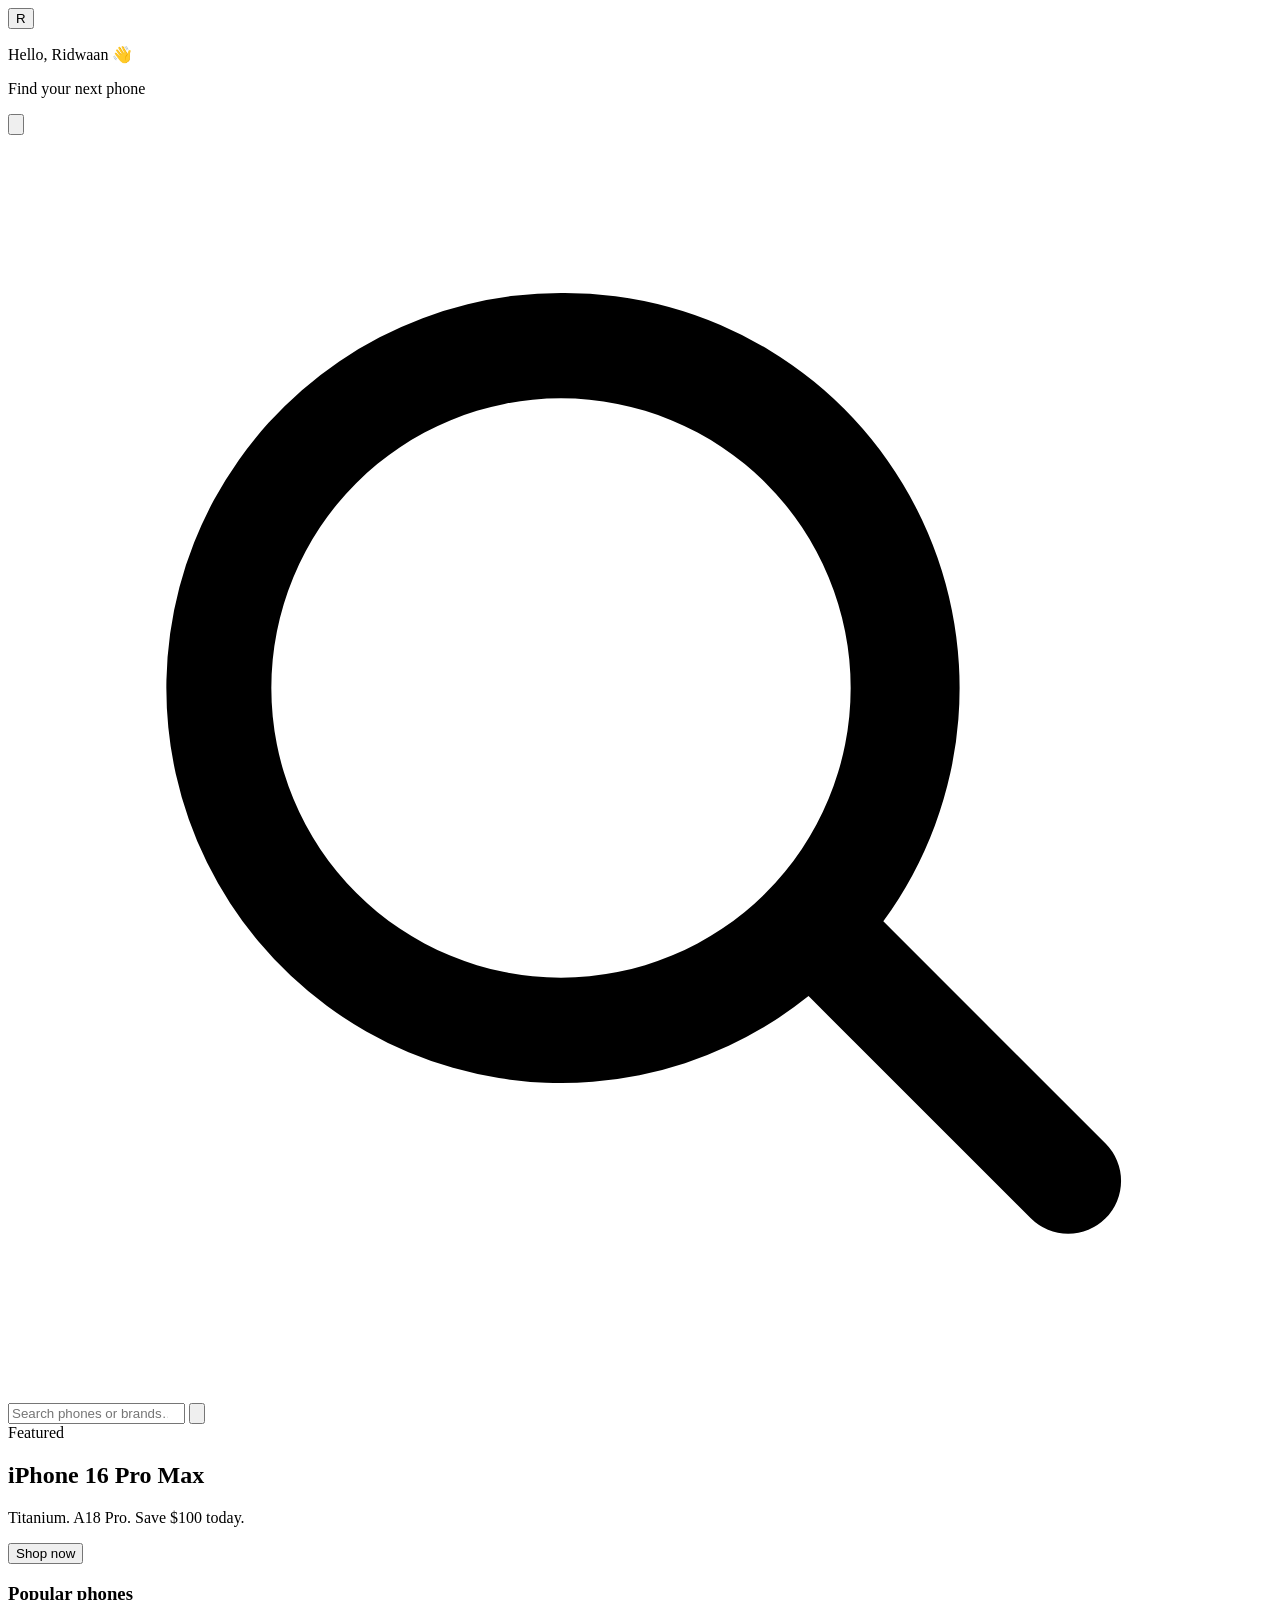
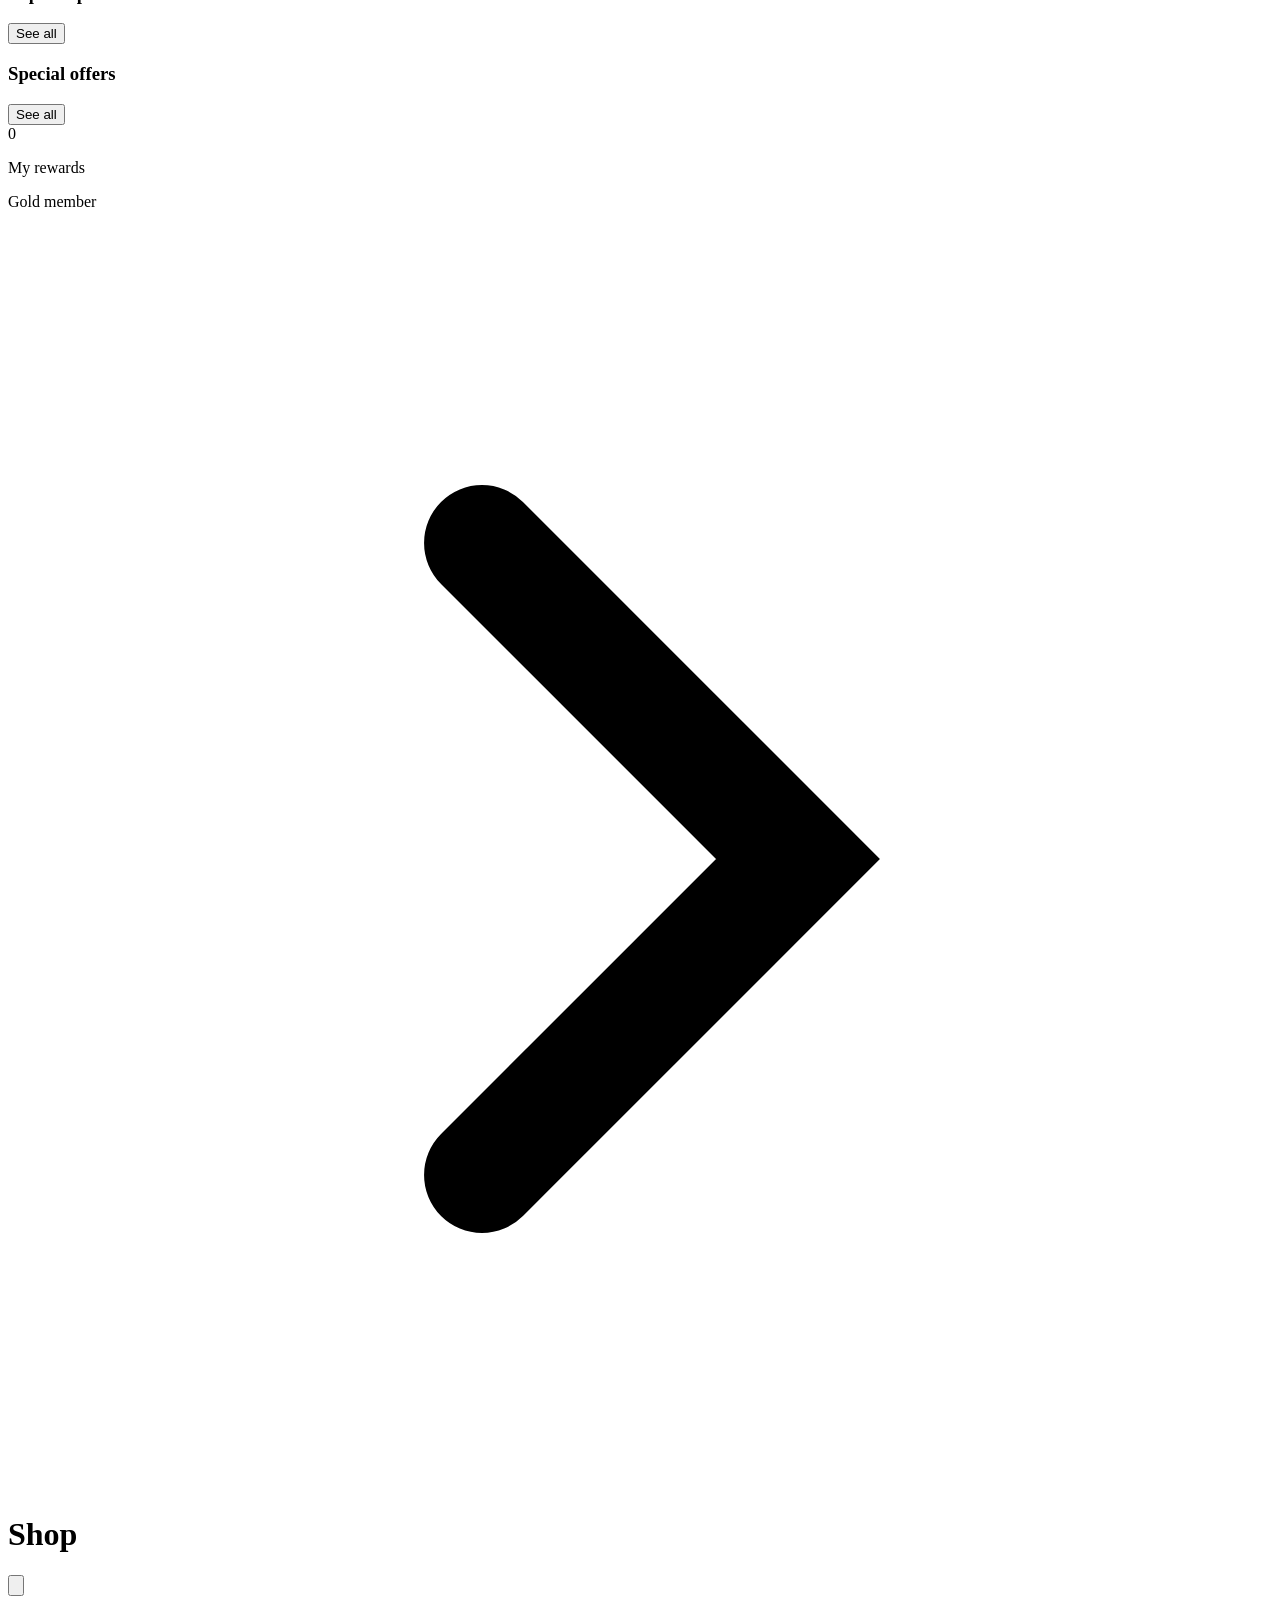
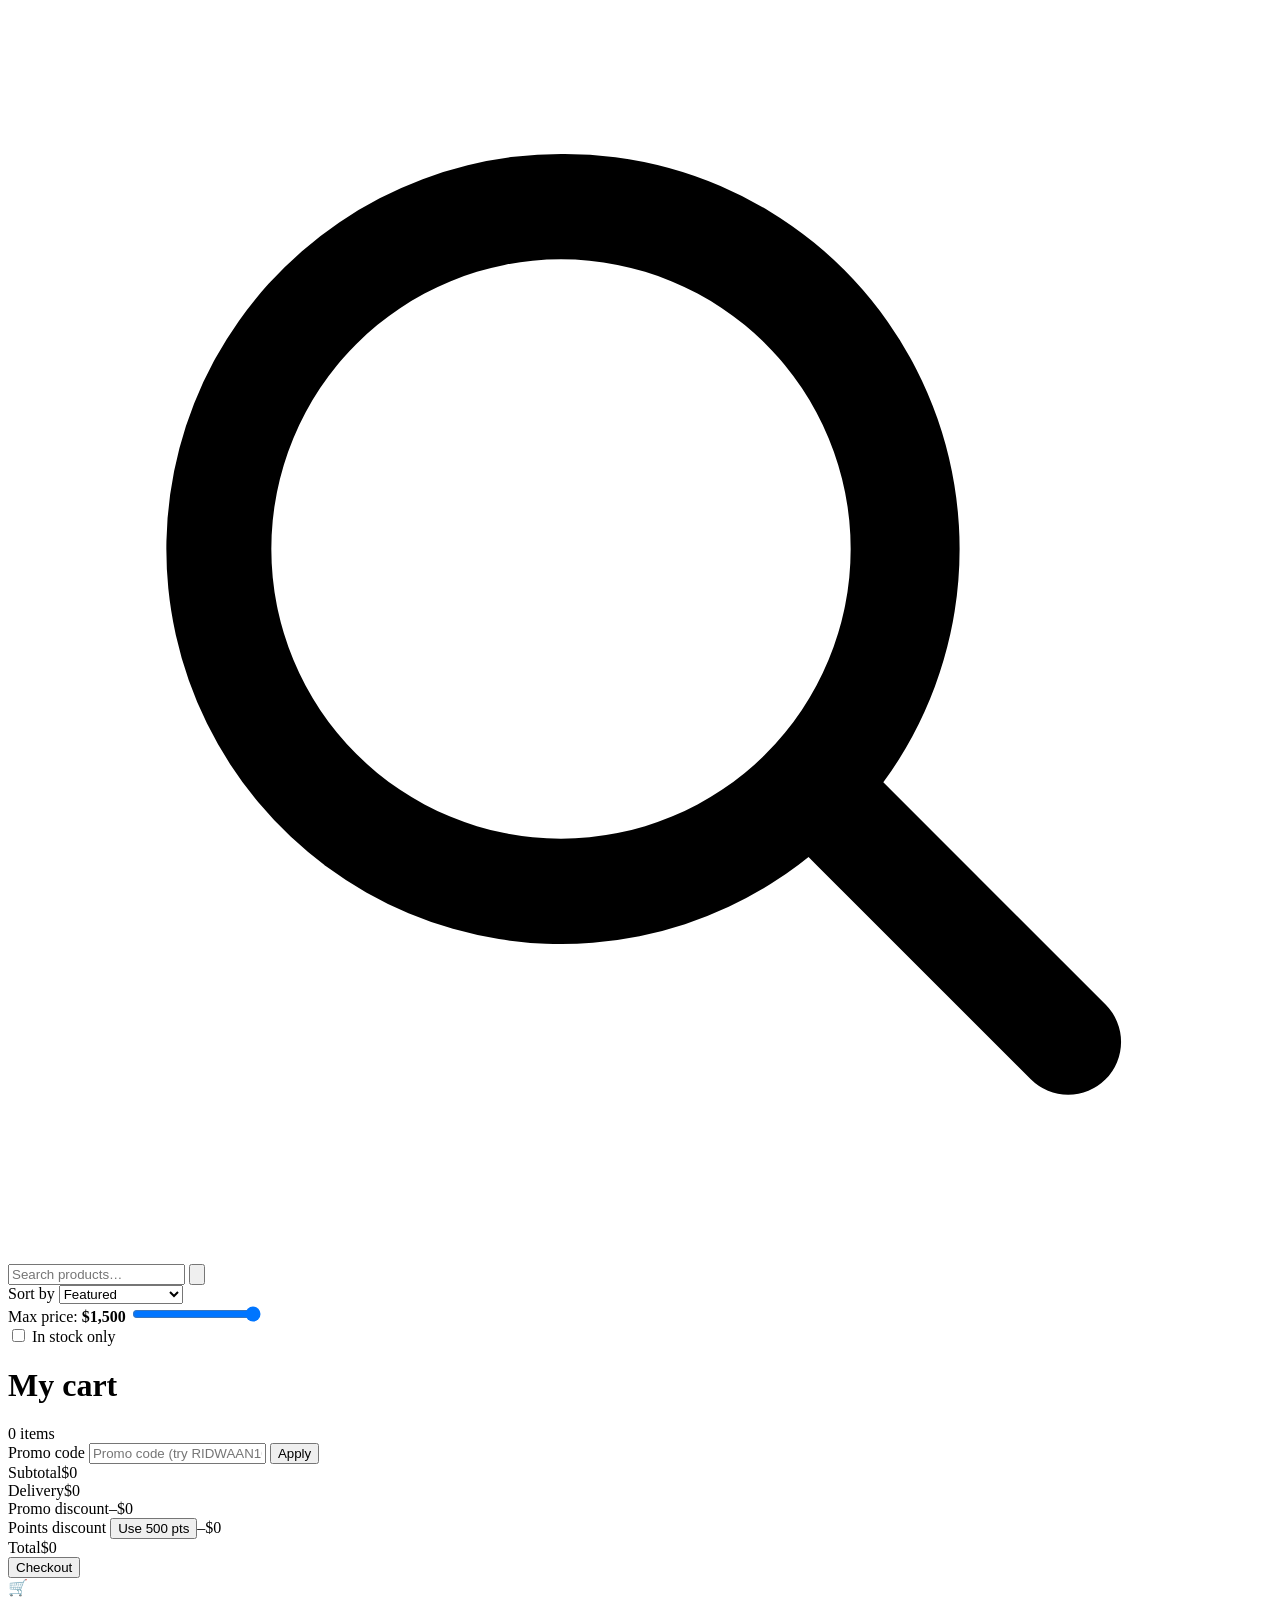
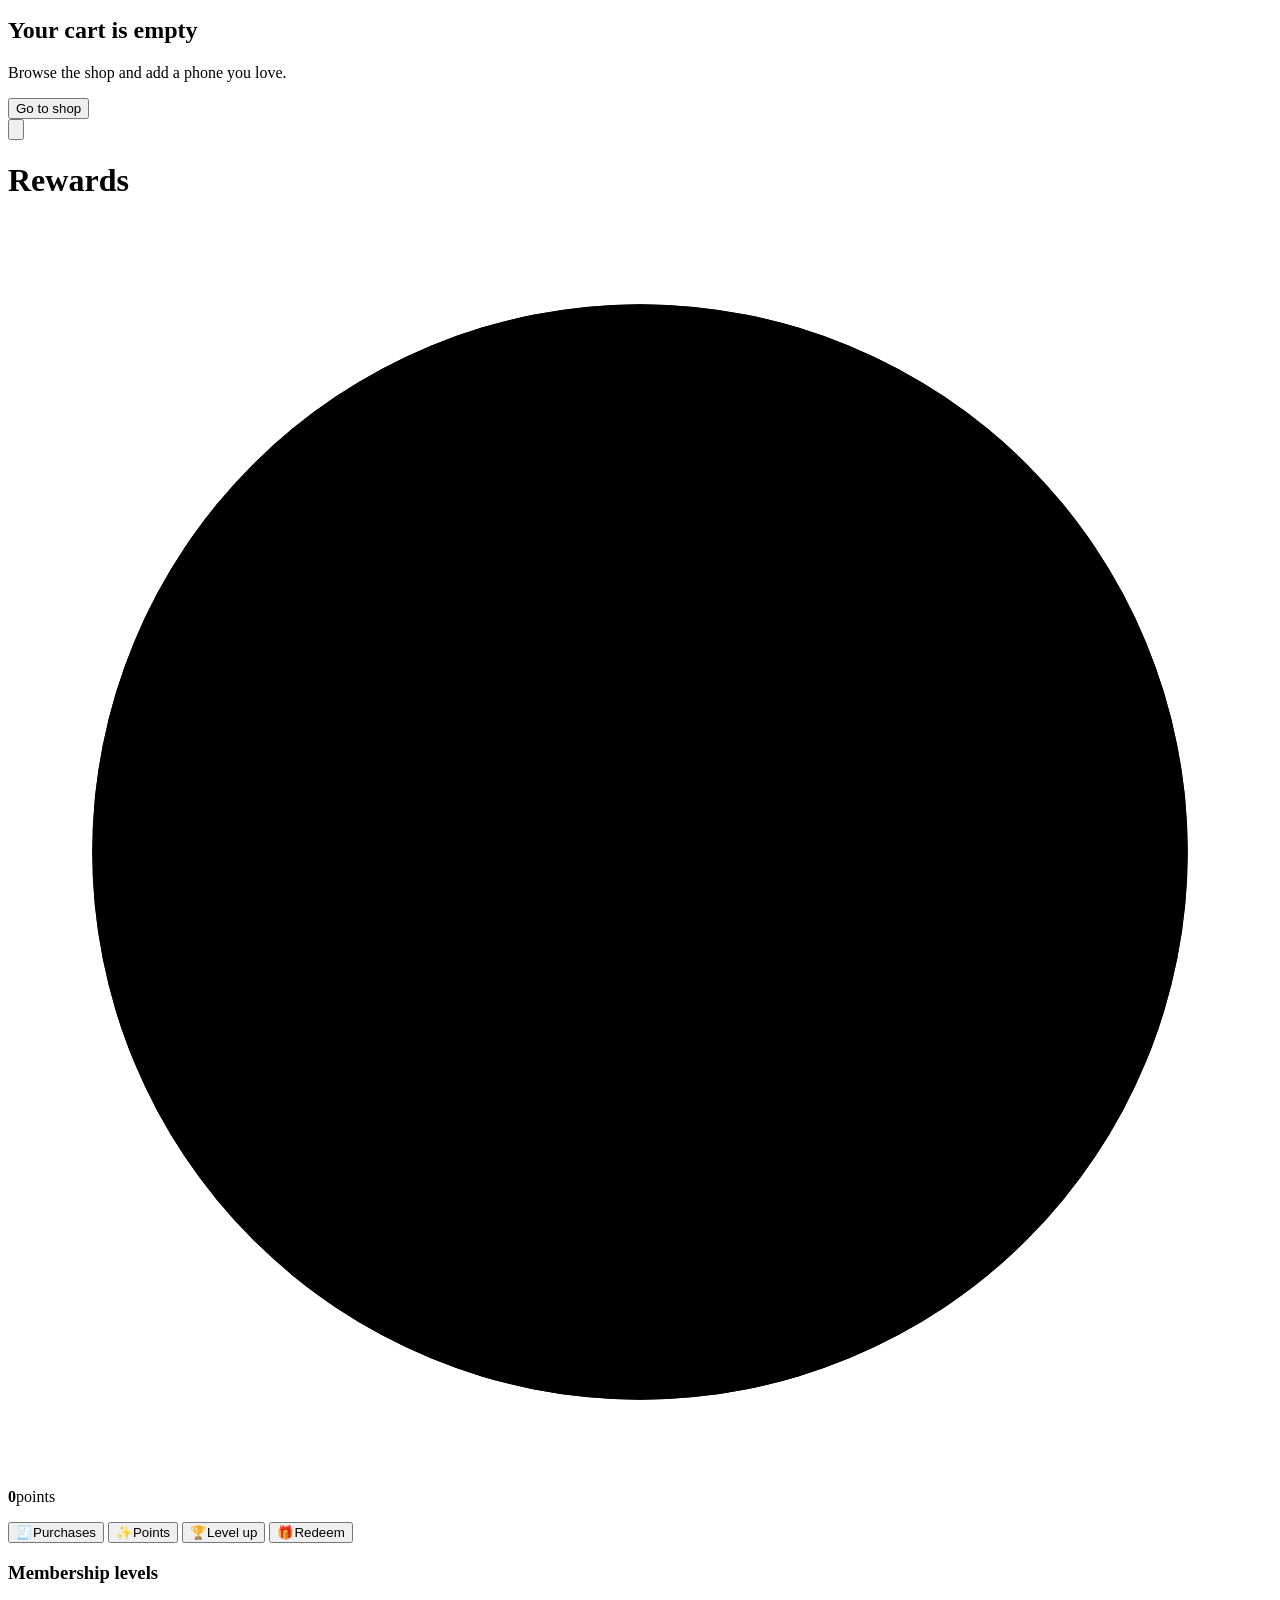
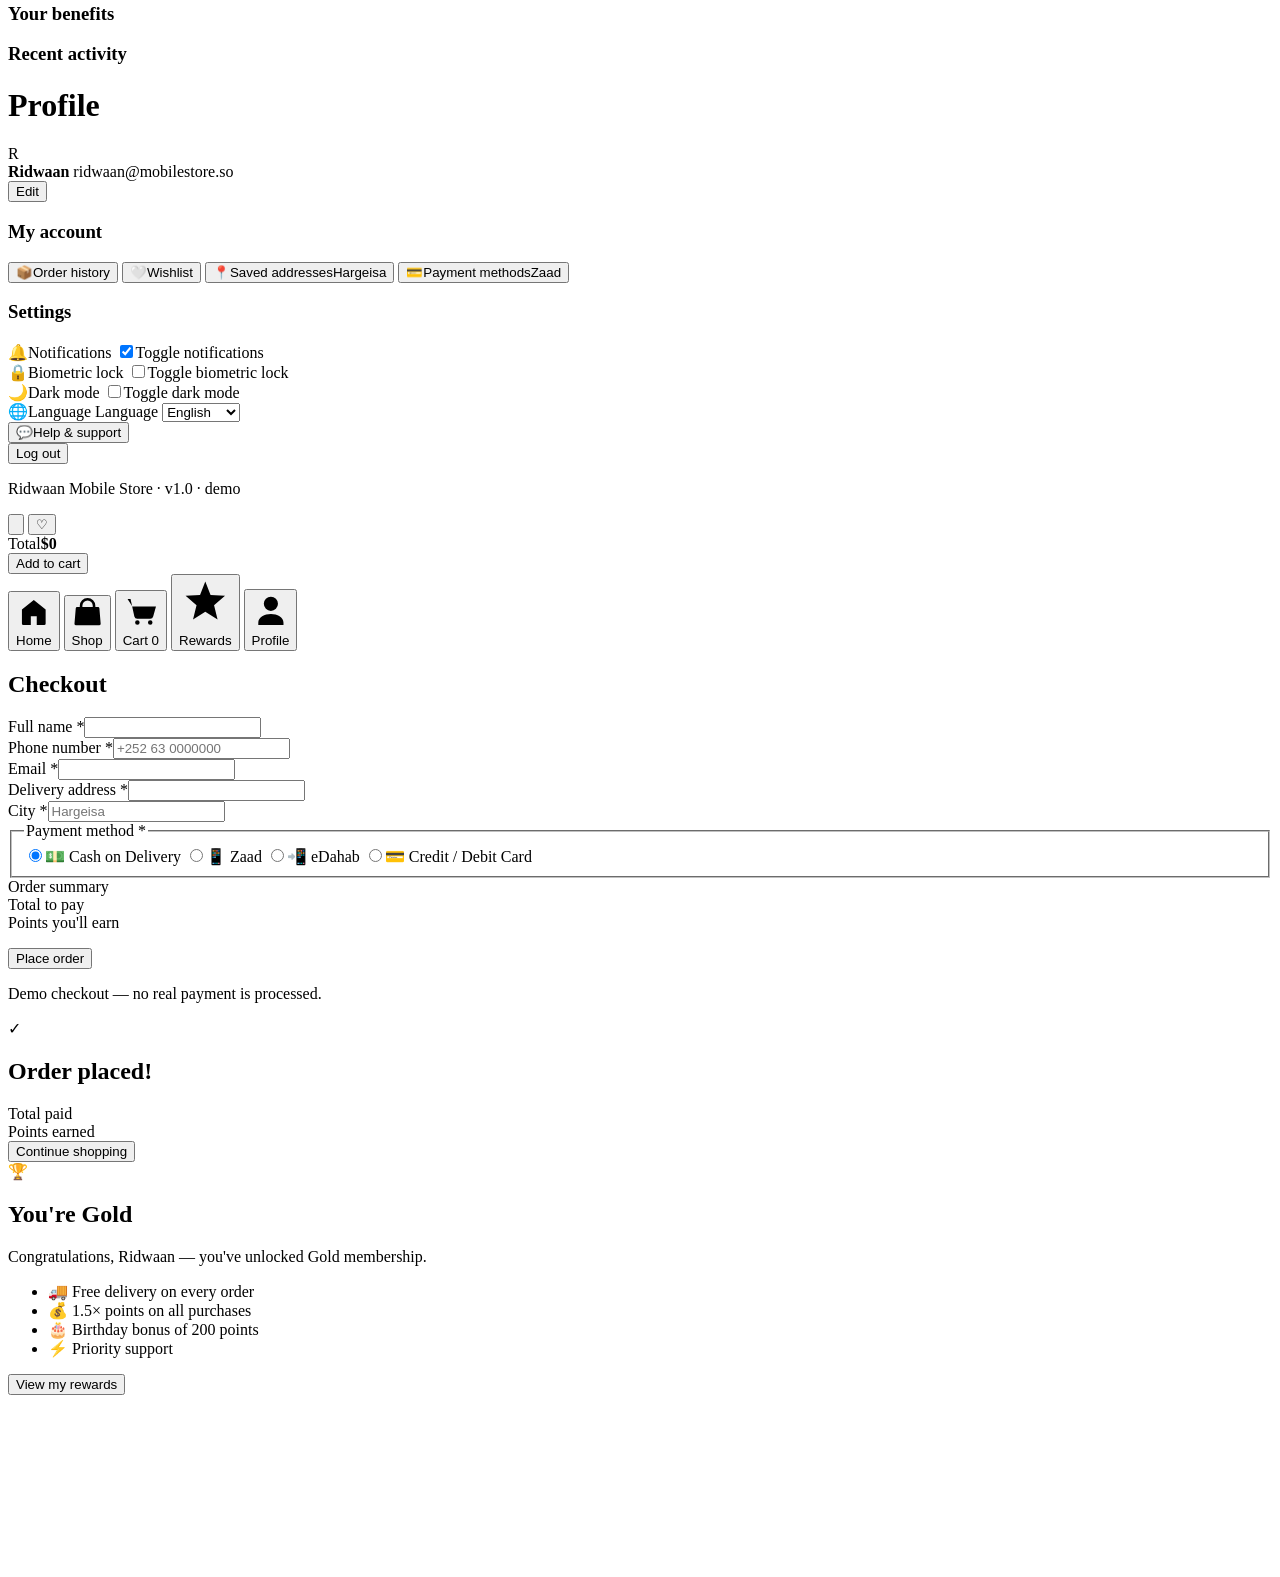
==== index.html @ c6ae2c76 "Initial commit: build Ridwaan Mobile Store" ====
<!DOCTYPE html>
<html lang="en">
<head>
<meta charset="UTF-8">
<meta name="viewport" content="width=device-width, initial-scale=1.0, viewport-fit=cover">
<meta name="description" content="Ridwaan Mobile Store — a modern smartphone shopping web app.">
<meta name="theme-color" content="#FAF5EE">
<title>Ridwaan Mobile Store</title>
<link rel="preconnect" href="https://fonts.googleapis.com">
<link rel="preconnect" href="https://fonts.gstatic.com" crossorigin>
<link href="https://fonts.googleapis.com/css2?family=Plus+Jakarta+Sans:wght@400;500;600;700;800&display=swap" rel="stylesheet">
<link rel="stylesheet" href="style.css">
</head>
<body>
<div class="stage">
  <div class="phone" id="app">

    <!-- ================= HOME ================= -->
    <main class="screen" id="screen-home" aria-label="Home">
      <header class="home-top">
        <button class="avatar" id="homeAvatar" aria-label="Open profile">R</button>
        <div class="home-greet">
          <p class="greet-hi">Hello, Ridwaan 👋</p>
          <p class="greet-sub">Find your next phone</p>
        </div>
        <button class="icon-btn" id="notifBtn" aria-label="Notifications">
          <svg viewBox="0 0 24 24"><path d="M12 22a2.5 2.5 0 0 0 2.45-2h-4.9A2.5 2.5 0 0 0 12 22Zm7-6-1.5-1.7V10a5.5 5.5 0 0 0-4.2-5.35V4a1.3 1.3 0 1 0-2.6 0v.65A5.5 5.5 0 0 0 6.5 10v4.3L5 16a1 1 0 0 0 .75 1.66h12.5A1 1 0 0 0 19 16Z"/></svg>
          <span class="dot" aria-hidden="true"></span>
        </button>
      </header>

      <div class="search-row">
        <label class="search" for="homeSearch">
          <svg viewBox="0 0 24 24" aria-hidden="true"><path d="M10.5 3a7.5 7.5 0 1 0 4.7 13.35l4.22 4.22a1 1 0 0 0 1.42-1.42l-4.22-4.22A7.5 7.5 0 0 0 10.5 3Zm0 2a5.5 5.5 0 1 1 0 11 5.5 5.5 0 0 1 0-11Z"/></svg>
          <input id="homeSearch" type="search" placeholder="Search phones or brands…" autocomplete="off">
        </label>
        <button class="filter-btn" id="homeFilterBtn" aria-label="Open shop filters">
          <svg viewBox="0 0 24 24"><path d="M4 6h16M7 12h10M10 18h4" stroke-width="2.2" stroke-linecap="round" stroke="currentColor" fill="none"/></svg>
        </button>
      </div>

      <section class="hero card-anim" aria-label="Featured offer">
        <div class="hero-copy">
          <span class="hero-tag">Featured</span>
          <h2 id="heroTitle">iPhone 16 Pro Max</h2>
          <p id="heroSub">Titanium. A18 Pro. Save $100 today.</p>
          <button class="btn btn-light" id="heroShop">Shop now</button>
        </div>
        <div class="hero-art" id="heroArt" aria-hidden="true"></div>
      </section>

      <section aria-label="Brands">
        <div class="brand-row" id="homeBrands"></div>
      </section>

      <section aria-label="Popular phones">
        <div class="sec-head"><h3>Popular phones</h3><button class="link" data-goto="shop">See all</button></div>
        <div class="h-scroll" id="popularRow"></div>
      </section>

      <section aria-label="Special offers">
        <div class="sec-head"><h3>Special offers</h3><button class="link" data-goto="shop">See all</button></div>
        <div class="h-scroll" id="offersRow"></div>
      </section>

      <section class="mini-rewards card-anim" id="homeRewards" role="button" tabindex="0" aria-label="Open rewards">
        <div class="mini-ring" id="miniRing"><span id="miniPts">0</span></div>
        <div>
          <p class="mini-title">My rewards</p>
          <p class="mini-sub" id="miniLevelText">Gold member</p>
        </div>
        <svg class="chev" viewBox="0 0 24 24" aria-hidden="true"><path d="m9 6 6 6-6 6" stroke="currentColor" stroke-width="2.2" fill="none" stroke-linecap="round"/></svg>
      </section>
    </main>

    <!-- ================= SHOP ================= -->
    <main class="screen hidden" id="screen-shop" aria-label="Shop">
      <header class="page-head">
        <h1>Shop</h1>
        <button class="icon-btn" id="clearFilters" aria-label="Clear all filters">
          <svg viewBox="0 0 24 24"><path d="M6 6l12 12M18 6 6 18" stroke="currentColor" stroke-width="2.2" stroke-linecap="round" fill="none"/></svg>
        </button>
      </header>
      <div class="search-row">
        <label class="search" for="shopSearch">
          <svg viewBox="0 0 24 24" aria-hidden="true"><path d="M10.5 3a7.5 7.5 0 1 0 4.7 13.35l4.22 4.22a1 1 0 0 0 1.42-1.42l-4.22-4.22A7.5 7.5 0 0 0 10.5 3Zm0 2a5.5 5.5 0 1 1 0 11 5.5 5.5 0 0 1 0-11Z"/></svg>
          <input id="shopSearch" type="search" placeholder="Search products…" autocomplete="off">
        </label>
        <button class="filter-btn" id="shopFilterBtn" aria-label="Sort and filter" aria-expanded="false">
          <svg viewBox="0 0 24 24"><path d="M4 6h16M7 12h10M10 18h4" stroke-width="2.2" stroke-linecap="round" stroke="currentColor" fill="none"/></svg>
        </button>
      </div>
      <div class="brand-row" id="shopBrands"></div>
      <div class="filters-panel hidden" id="filtersPanel">
        <div class="f-group">
          <label for="sortSel">Sort by</label>
          <select id="sortSel">
            <option value="featured">Featured</option>
            <option value="price-asc">Price: low to high</option>
            <option value="price-desc">Price: high to low</option>
            <option value="rating">Top rated</option>
            <option value="discount">Biggest discount</option>
          </select>
        </div>
        <div class="f-group">
          <label for="priceRange">Max price: <strong id="priceLabel">$1,500</strong></label>
          <input type="range" id="priceRange" min="300" max="1500" step="50" value="1500">
        </div>
        <label class="check"><input type="checkbox" id="inStockOnly"> In stock only</label>
      </div>
      <p class="count" id="shopCount" aria-live="polite"></p>
      <div class="grid" id="shopGrid"></div>
    </main>

    <!-- ================= CART ================= -->
    <main class="screen hidden" id="screen-cart" aria-label="Cart">
      <header class="page-head"><h1>My cart</h1><span class="pill" id="cartCountPill">0 items</span></header>
      <div id="cartList"></div>
      <div id="cartFooter" class="hidden">
        <div class="promo-row">
          <label class="sr-only" for="promoInput">Promo code</label>
          <input id="promoInput" type="text" placeholder="Promo code (try RIDWAAN10)" autocomplete="off">
          <button class="btn btn-ghost" id="applyPromo">Apply</button>
        </div>
        <div class="summary card-anim">
          <div class="s-row"><span>Subtotal</span><span id="sumSub">$0</span></div>
          <div class="s-row"><span>Delivery</span><span id="sumDel">$0</span></div>
          <div class="s-row s-good hidden" id="rowPromo"><span>Promo discount</span><span id="sumPromo">–$0</span></div>
          <div class="s-row s-good"><span>Points discount <button class="link" id="usePointsBtn">Use 500 pts</button></span><span id="sumPts">–$0</span></div>
          <div class="s-row s-total"><span>Total</span><span id="sumTotal">$0</span></div>
        </div>
        <button class="btn btn-primary btn-big" id="checkoutBtn">Checkout</button>
      </div>
      <div id="cartEmpty" class="empty hidden">
        <div class="empty-art" aria-hidden="true">🛒</div>
        <h2>Your cart is empty</h2>
        <p>Browse the shop and add a phone you love.</p>
        <button class="btn btn-primary" data-goto="shop">Go to shop</button>
      </div>
    </main>

    <!-- ================= REWARDS ================= -->
    <main class="screen hidden" id="screen-rewards" aria-label="Rewards">
      <header class="page-head">
        <button class="icon-btn" data-goto="home" aria-label="Back to home">
          <svg viewBox="0 0 24 24"><path d="m14 6-6 6 6 6" stroke="currentColor" stroke-width="2.2" fill="none" stroke-linecap="round"/></svg>
        </button>
        <h1>Rewards</h1><span style="width:42px"></span>
      </header>

      <section class="rewards-card card-anim" aria-label="Points balance">
        <div class="ring-wrap">
          <svg class="ring" viewBox="0 0 120 120" aria-hidden="true">
            <circle class="ring-bg" cx="60" cy="60" r="52"/>
            <circle class="ring-fg" id="ringFg" cx="60" cy="60" r="52"/>
          </svg>
          <div class="ring-center">
            <strong id="ringPts">0</strong><span>points</span>
          </div>
        </div>
        <p class="ring-progress" id="ringProgress"></p>
        <div class="reward-actions">
          <button class="ra" id="raPurchases"><span>🧾</span>Purchases</button>
          <button class="ra" id="raPoints"><span>✨</span>Points</button>
          <button class="ra" id="raLevel"><span>🏆</span>Level up</button>
          <button class="ra" id="raRedeem"><span>🎁</span>Redeem</button>
        </div>
      </section>

      <section aria-label="Membership levels">
        <div class="sec-head"><h3>Membership levels</h3></div>
        <div id="levelList"></div>
      </section>

      <section aria-label="Benefits">
        <div class="sec-head"><h3>Your benefits</h3></div>
        <ul class="benefits" id="benefitList"></ul>
      </section>

      <section aria-label="Recent activity">
        <div class="sec-head"><h3>Recent activity</h3></div>
        <div id="activityList"></div>
      </section>
    </main>

    <!-- ================= PROFILE ================= -->
    <main class="screen hidden" id="screen-profile" aria-label="Profile">
      <header class="page-head"><h1>Profile</h1><span style="width:42px"></span></header>
      <section class="profile-card card-anim">
        <div class="avatar big" aria-hidden="true">R</div>
        <div class="pc-info">
          <strong>Ridwaan</strong>
          <span>ridwaan@mobilestore.so</span>
        </div>
        <button class="btn btn-ghost" id="editProfile">Edit</button>
      </section>

      <div class="sec-head"><h3>My account</h3></div>
      <div class="menu">
        <button class="menu-item" id="miOrders"><span class="mi-ic">📦</span>Order history<span class="mi-val" id="orderCount"></span></button>
        <button class="menu-item" id="miWishlist"><span class="mi-ic">🤍</span>Wishlist<span class="mi-val" id="wishCount"></span></button>
        <button class="menu-item" id="miAddress"><span class="mi-ic">📍</span>Saved addresses<span class="mi-val">Hargeisa</span></button>
        <button class="menu-item" id="miPayments"><span class="mi-ic">💳</span>Payment methods<span class="mi-val">Zaad</span></button>
      </div>

      <div class="sec-head"><h3>Settings</h3></div>
      <div class="menu">
        <div class="menu-item"><span class="mi-ic">🔔</span>Notifications
          <label class="switch"><input type="checkbox" id="tgNotif" checked><span class="sw" aria-hidden="true"></span><span class="sr-only">Toggle notifications</span></label>
        </div>
        <div class="menu-item"><span class="mi-ic">🔒</span>Biometric lock
          <label class="switch"><input type="checkbox" id="tgBio"><span class="sw" aria-hidden="true"></span><span class="sr-only">Toggle biometric lock</span></label>
        </div>
        <div class="menu-item"><span class="mi-ic">🌙</span>Dark mode
          <label class="switch"><input type="checkbox" id="tgDark"><span class="sw" aria-hidden="true"></span><span class="sr-only">Toggle dark mode</span></label>
        </div>
        <div class="menu-item"><span class="mi-ic">🌐</span>Language
          <label class="sr-only" for="langSel">Language</label>
          <select id="langSel" class="mi-select">
            <option value="en">English</option>
            <option value="so">Soomaali</option>
            <option value="ar">العربية</option>
          </select>
        </div>
        <button class="menu-item" id="miHelp"><span class="mi-ic">💬</span>Help &amp; support</button>
      </div>
      <button class="btn btn-danger btn-big" id="logoutBtn">Log out</button>
      <p class="version">Ridwaan Mobile Store · v1.0 · demo</p>
    </main>

    <!-- ================= PRODUCT DETAILS (overlay page) ================= -->
    <main class="detail hidden" id="screen-detail" aria-label="Product details">
      <header class="detail-head">
        <button class="icon-btn solid" id="detailBack" aria-label="Back">
          <svg viewBox="0 0 24 24"><path d="m14 6-6 6 6 6" stroke="currentColor" stroke-width="2.2" fill="none" stroke-linecap="round"/></svg>
        </button>
        <button class="icon-btn solid" id="detailWish" aria-label="Toggle wishlist">♡</button>
      </header>
      <div id="detailBody"></div>
      <div class="detail-cta">
        <div class="cta-price"><span>Total</span><strong id="detailTotal">$0</strong></div>
        <button class="btn btn-primary btn-big" id="detailAdd">Add to cart</button>
      </div>
    </main>

    <!-- ================= BOTTOM NAV ================= -->
    <nav class="bottom-nav" aria-label="Main navigation">
      <button class="tab active" data-tab="home" aria-label="Home">
        <svg viewBox="0 0 24 24"><path d="M4 10.5 12 4l8 6.5V20a1 1 0 0 1-1 1h-5v-6h-4v6H5a1 1 0 0 1-1-1Z"/></svg><span>Home</span>
      </button>
      <button class="tab" data-tab="shop" aria-label="Shop">
        <svg viewBox="0 0 24 24"><path d="M6 7V6a6 6 0 1 1 12 0v1h2.1a1 1 0 0 1 1 .9l1 12a1 1 0 0 1-1 1.1H2.9a1 1 0 0 1-1-1.1l1-12a1 1 0 0 1 1-.9Zm2 0h8V6a4 4 0 0 0-8 0Z"/></svg><span>Shop</span>
      </button>
      <button class="tab" data-tab="cart" aria-label="Cart">
        <svg viewBox="0 0 24 24"><path d="M3 4h2l2.5 11.5A2 2 0 0 0 9.45 17H18a2 2 0 0 0 1.94-1.5L21.8 9H6.2M9.5 21a1.5 1.5 0 1 0 0-3 1.5 1.5 0 0 0 0 3Zm8.5 0a1.5 1.5 0 1 0 0-3 1.5 1.5 0 0 0 0 3Z"/></svg><span>Cart</span>
        <span class="badge hidden" id="cartBadge">0</span>
      </button>
      <button class="tab" data-tab="rewards" aria-label="Rewards">
        <svg viewBox="0 0 24 24"><path d="M12 2 9.6 8.2 3 8.6l5 4.3-1.6 6.5L12 15.9l5.6 3.5L16 12.9l5-4.3-6.6-.4Z"/></svg><span>Rewards</span>
      </button>
      <button class="tab" data-tab="profile" aria-label="Profile">
        <svg viewBox="0 0 24 24"><path d="M12 12a4.5 4.5 0 1 0-4.5-4.5A4.5 4.5 0 0 0 12 12Zm0 2c-4 0-8 2-8 5.5V21h16v-1.5C20 16 16 14 12 14Z"/></svg><span>Profile</span>
      </button>
    </nav>

    <!-- ================= SHEETS & OVERLAY ================= -->
    <div class="overlay hidden" id="overlay" tabindex="-1"></div>

    <div class="sheet hidden" id="checkoutSheet" role="dialog" aria-modal="true" aria-labelledby="ckTitle">
      <div class="sheet-grip" aria-hidden="true"></div>
      <h2 id="ckTitle">Checkout</h2>
      <div class="ck-form">
        <div class="f-field"><label for="ckName">Full name *</label><input id="ckName" type="text" autocomplete="name"></div>
        <div class="f-field"><label for="ckPhone">Phone number *</label><input id="ckPhone" type="tel" inputmode="tel" placeholder="+252 63 0000000" autocomplete="tel"></div>
        <div class="f-field"><label for="ckEmail">Email *</label><input id="ckEmail" type="email" autocomplete="email"></div>
        <div class="f-field"><label for="ckAddress">Delivery address *</label><input id="ckAddress" type="text" autocomplete="street-address"></div>
        <div class="f-field"><label for="ckCity">City *</label><input id="ckCity" type="text" autocomplete="address-level2" placeholder="Hargeisa"></div>
        <fieldset class="f-field">
          <legend>Payment method *</legend>
          <div class="pay-grid" id="payGrid">
            <label class="pay"><input type="radio" name="pay" value="Cash on Delivery" checked><span>💵 Cash on Delivery</span></label>
            <label class="pay"><input type="radio" name="pay" value="Zaad"><span>📱 Zaad</span></label>
            <label class="pay"><input type="radio" name="pay" value="eDahab"><span>📲 eDahab</span></label>
            <label class="pay"><input type="radio" name="pay" value="Card"><span>💳 Credit / Debit Card</span></label>
          </div>
        </fieldset>
        <div class="summary">
          <div class="s-row"><span>Order summary</span><span id="ckItems"></span></div>
          <div class="s-row s-total"><span>Total to pay</span><span id="ckTotal"></span></div>
          <div class="s-row s-good"><span>Points you'll earn</span><span id="ckEarn"></span></div>
        </div>
        <p class="ck-err hidden" id="ckErr" role="alert"></p>
        <button class="btn btn-primary btn-big" id="placeOrder">Place order</button>
        <p class="ck-note">Demo checkout — no real payment is processed.</p>
      </div>
    </div>

    <div class="sheet hidden" id="successSheet" role="dialog" aria-modal="true" aria-labelledby="okTitle">
      <div class="ok-burst" aria-hidden="true">✓</div>
      <h2 id="okTitle">Order placed!</h2>
      <p class="ok-line" id="okName"></p>
      <p class="ok-order" id="okNumber"></p>
      <div class="summary">
        <div class="s-row s-total"><span>Total paid</span><span id="okTotal"></span></div>
        <div class="s-row s-good"><span>Points earned</span><span id="okPoints"></span></div>
      </div>
      <button class="btn btn-primary btn-big" id="okDone">Continue shopping</button>
    </div>

    <div class="sheet hidden" id="goldSheet" role="dialog" aria-modal="true" aria-labelledby="goldTitle">
      <div class="gold-medal" aria-hidden="true">🏆</div>
      <h2 id="goldTitle">You're Gold</h2>
      <p class="ok-line">Congratulations, Ridwaan — you've unlocked Gold membership.</p>
      <ul class="benefits">
        <li>🚚 Free delivery on every order</li>
        <li>💰 1.5× points on all purchases</li>
        <li>🎂 Birthday bonus of 200 points</li>
        <li>⚡ Priority support</li>
      </ul>
      <button class="btn btn-primary btn-big" id="goldView">View my rewards</button>
    </div>

    <div class="sheet hidden" id="listSheet" role="dialog" aria-modal="true" aria-labelledby="listTitle">
      <div class="sheet-grip" aria-hidden="true"></div>
      <h2 id="listTitle"></h2>
      <div id="listBody"></div>
    </div>

    <div class="toast-wrap" id="toastWrap" aria-live="polite"></div>
    <canvas id="confetti" aria-hidden="true"></canvas>
  </div>
</div>
<script src="script.js"></script>
</body>
</html>
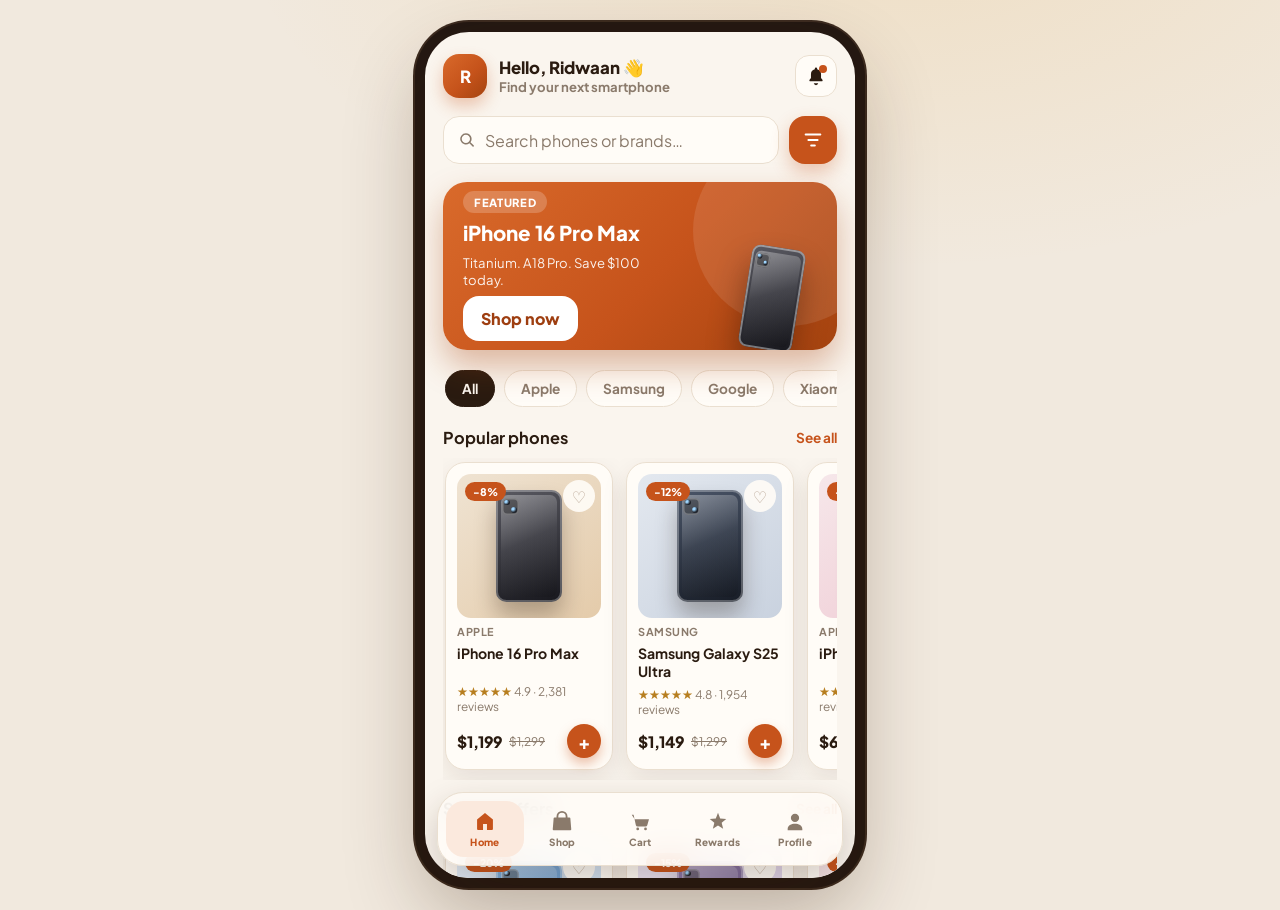
==== commit 4c88a83f: "feat(seo): add metadata, structured data and crawl files" ====
--- a/index.html
+++ b/index.html
@@ -3,9 +3,61 @@
 <head>
 <meta charset="UTF-8">
 <meta name="viewport" content="width=device-width, initial-scale=1.0, viewport-fit=cover">
-<meta name="description" content="Ridwaan Mobile Store — a modern smartphone shopping web app.">
+<meta name="description" content="Explore Ridwaan Mobile Store, a responsive smartphone shopping app demo with product search, cart, checkout, rewards, wishlists, and dark mode.">
+<meta name="robots" content="index, follow, max-image-preview:large, max-snippet:-1, max-video-preview:-1">
 <meta name="theme-color" content="#FAF5EE">
-<title>Ridwaan Mobile Store</title>
+<meta name="color-scheme" content="light dark">
+<title>Ridwaan Mobile Store | Smartphone Shopping App Demo</title>
+<link rel="canonical" href="https://ridwaan-mobile-store.vercel.app/">
+<meta property="og:type" content="website">
+<meta property="og:site_name" content="Ridwaan Mobile Store">
+<meta property="og:title" content="Ridwaan Mobile Store | Smartphone Shopping App Demo">
+<meta property="og:description" content="Explore smartphones, compare options, manage a cart and try a complete mobile-first shopping experience in this front-end demo.">
+<meta property="og:url" content="https://ridwaan-mobile-store.vercel.app/">
+<meta property="og:locale" content="en_US">
+<meta name="twitter:card" content="summary">
+<meta name="twitter:title" content="Ridwaan Mobile Store | Smartphone Shopping App Demo">
+<meta name="twitter:description" content="Try a responsive smartphone shopping demo with search, cart, checkout, wishlists and rewards.">
+<script type="application/ld+json">
+{
+  "@context": "https://schema.org",
+  "@graph": [
+    {
+      "@type": "WebSite",
+      "@id": "https://ridwaan-mobile-store.vercel.app/#website",
+      "url": "https://ridwaan-mobile-store.vercel.app/",
+      "name": "Ridwaan Mobile Store",
+      "description": "A responsive front-end demonstration of a smartphone shopping application.",
+      "inLanguage": "en",
+      "creator": {
+        "@id": "https://ridwaan-mobile-store.vercel.app/#creator"
+      }
+    },
+    {
+      "@type": "SoftwareApplication",
+      "@id": "https://ridwaan-mobile-store.vercel.app/#application",
+      "name": "Ridwaan Mobile Store",
+      "url": "https://ridwaan-mobile-store.vercel.app/",
+      "applicationCategory": "ShoppingApplication",
+      "operatingSystem": "Any modern web browser",
+      "description": "A mobile-first smartphone shopping app demo with search, filters, cart, checkout, rewards, wishlists and persistent browser state.",
+      "isAccessibleForFree": true,
+      "author": {
+        "@id": "https://ridwaan-mobile-store.vercel.app/#creator"
+      }
+    },
+    {
+      "@type": "Person",
+      "@id": "https://ridwaan-mobile-store.vercel.app/#creator",
+      "name": "Ridwaan",
+      "url": "https://github.com/ridwaancabdi888-hub",
+      "sameAs": [
+        "https://github.com/ridwaancabdi888-hub"
+      ]
+    }
+  ]
+}
+</script>
 <link rel="preconnect" href="https://fonts.googleapis.com">
 <link rel="preconnect" href="https://fonts.gstatic.com" crossorigin>
 <link href="https://fonts.googleapis.com/css2?family=Plus+Jakarta+Sans:wght@400;500;600;700;800&display=swap" rel="stylesheet">
@@ -21,7 +73,7 @@
         <button class="avatar" id="homeAvatar" aria-label="Open profile">R</button>
         <div class="home-greet">
           <p class="greet-hi">Hello, Ridwaan 👋</p>
-          <p class="greet-sub">Find your next phone</p>
+          <h1 class="greet-sub">Find your next smartphone</h1>
         </div>
         <button class="icon-btn" id="notifBtn" aria-label="Notifications">
           <svg viewBox="0 0 24 24"><path d="M12 22a2.5 2.5 0 0 0 2.45-2h-4.9A2.5 2.5 0 0 0 12 22Zm7-6-1.5-1.7V10a5.5 5.5 0 0 0-4.2-5.35V4a1.3 1.3 0 1 0-2.6 0v.65A5.5 5.5 0 0 0 6.5 10v4.3L5 16a1 1 0 0 0 .75 1.66h12.5A1 1 0 0 0 19 16Z"/></svg>
@@ -76,7 +128,7 @@
     <!-- ================= SHOP ================= -->
     <main class="screen hidden" id="screen-shop" aria-label="Shop">
       <header class="page-head">
-        <h1>Shop</h1>
+        <h2>Shop</h2>
         <button class="icon-btn" id="clearFilters" aria-label="Clear all filters">
           <svg viewBox="0 0 24 24"><path d="M6 6l12 12M18 6 6 18" stroke="currentColor" stroke-width="2.2" stroke-linecap="round" fill="none"/></svg>
         </button>
@@ -114,7 +166,7 @@
 
     <!-- ================= CART ================= -->
     <main class="screen hidden" id="screen-cart" aria-label="Cart">
-      <header class="page-head"><h1>My cart</h1><span class="pill" id="cartCountPill">0 items</span></header>
+      <header class="page-head"><h2>My cart</h2><span class="pill" id="cartCountPill">0 items</span></header>
       <div id="cartList"></div>
       <div id="cartFooter" class="hidden">
         <div class="promo-row">
@@ -145,7 +197,7 @@
         <button class="icon-btn" data-goto="home" aria-label="Back to home">
           <svg viewBox="0 0 24 24"><path d="m14 6-6 6 6 6" stroke="currentColor" stroke-width="2.2" fill="none" stroke-linecap="round"/></svg>
         </button>
-        <h1>Rewards</h1><span style="width:42px"></span>
+        <h2>Rewards</h2><span style="width:42px"></span>
       </header>
 
       <section class="rewards-card card-anim" aria-label="Points balance">
@@ -185,7 +237,7 @@
 
     <!-- ================= PROFILE ================= -->
     <main class="screen hidden" id="screen-profile" aria-label="Profile">
-      <header class="page-head"><h1>Profile</h1><span style="width:42px"></span></header>
+      <header class="page-head"><h2>Profile</h2><span style="width:42px"></span></header>
       <section class="profile-card card-anim">
         <div class="avatar big" aria-hidden="true">R</div>
         <div class="pc-info">
--- a/style.css
+++ b/style.css
@@ -0,0 +1,478 @@
+/* =========================================================
+   Ridwaan Mobile Store — style.css
+   Warm, premium mobile-app UI. All tokens live in :root.
+   ========================================================= */
+:root{
+  --bg:#F1E9DE;                 /* desktop stage behind the phone */
+  --app-bg:#FAF5EE;             /* warm off-white app background   */
+  --surface:#FFFCF7;            /* soft cream cards                */
+  --surface-2:#F5EDE2;          /* sunken cream                    */
+  --ink:#2A1B10;                /* dark brown text                 */
+  --ink-soft:#8A7A6B;           /* muted brown                     */
+  --line:#EADFD0;               /* thin neutral border             */
+  --primary:#C6531B;            /* burnt orange                    */
+  --primary-deep:#9E3E10;
+  --primary-soft:#FBE9DD;
+  --gold:#E2A63D;               /* rewards golden yellow           */
+  --gold-deep:#B77E1F;
+  --good:#2E7D4F;
+  --danger:#C03A2B;
+  --grad-hero:linear-gradient(135deg,#D96A2B 0%,#C6531B 55%,#A4430F 100%);
+  --grad-rewards:linear-gradient(150deg,#3A2415 0%,#6B3A16 48%,#C6531B 100%);
+  --grad-gold:linear-gradient(135deg,#F3C05C,#DD9A2B);
+  --r-lg:24px; --r-md:20px; --r-sm:14px;
+  --sh-card:0 10px 26px rgba(72,42,18,.10);
+  --sh-pop:0 22px 48px rgba(45,24,8,.28);
+  --sp-1:6px; --sp-2:10px; --sp-3:14px; --sp-4:18px; --sp-5:24px;
+  --nav-h:74px;
+  --ease:cubic-bezier(.32,.94,.44,1);
+}
+[data-theme="dark"]{
+  --bg:#171009;
+  --app-bg:#1E150C;
+  --surface:#2A1F13;
+  --surface-2:#241A0F;
+  --ink:#F4E8DA;
+  --ink-soft:#B49E8A;
+  --line:#3A2C1C;
+  --primary-soft:#3D2413;
+  --sh-card:0 10px 26px rgba(0,0,0,.35);
+}
+
+*{box-sizing:border-box;margin:0;padding:0}
+html{-webkit-text-size-adjust:100%}
+body{
+  font-family:"Plus Jakarta Sans",system-ui,-apple-system,"Segoe UI",Roboto,sans-serif;
+  background:var(--bg);color:var(--ink);
+  min-height:100dvh;overflow-x:hidden;
+}
+button{font:inherit;color:inherit;background:none;border:0;cursor:pointer;-webkit-tap-highlight-color:transparent}
+input,select{font:inherit;color:var(--ink)}
+svg{width:22px;height:22px;fill:currentColor}
+img{max-width:100%}
+.sr-only{position:absolute;width:1px;height:1px;overflow:hidden;clip:rect(0 0 0 0)}
+:focus-visible{outline:3px solid var(--primary);outline-offset:2px;border-radius:8px}
+
+/* ---------- Desktop stage: centered phone ---------- */
+.stage{min-height:100dvh;display:flex;justify-content:center;background:
+  radial-gradient(1100px 600px at 70% -10%,rgba(226,166,61,.16),transparent 60%),var(--bg)}
+.phone{
+  position:relative;width:100%;max-width:430px;min-width:320px;
+  min-height:100dvh;background:var(--app-bg);
+  overflow:hidden;transition:background .4s;
+}
+@media (min-width:560px){
+  .stage{align-items:center;padding:32px 0}
+  .phone{min-height:min(880px,94dvh);max-height:94dvh;border-radius:44px;
+    box-shadow:0 34px 80px rgba(52,28,8,.30),0 0 0 10px #241812,0 0 0 12px #3d2c20}
+}
+
+/* ---------- Screens ---------- */
+.screen{
+  position:absolute;inset:0;overflow-y:auto;overscroll-behavior:contain;
+  padding:22px 18px calc(var(--nav-h) + 26px);
+  display:flex;flex-direction:column;gap:var(--sp-4);
+  animation:screenIn .38s var(--ease);
+  scrollbar-width:none;
+}
+.screen::-webkit-scrollbar{display:none}
+.hidden{display:none !important}
+@keyframes screenIn{from{opacity:0;transform:translateY(14px)}to{opacity:1;transform:none}}
+.card-anim{animation:cardIn .5s var(--ease) both}
+@keyframes cardIn{from{opacity:0;transform:translateY(16px) scale(.98)}to{opacity:1;transform:none}}
+
+.page-head{display:flex;align-items:center;justify-content:space-between;gap:10px}
+.page-head h1,.page-head h2{font-size:1.45rem;font-weight:800;letter-spacing:-.02em}
+.sec-head{display:flex;align-items:center;justify-content:space-between;margin-bottom:10px}
+.sec-head h3{font-size:1.02rem;font-weight:700}
+.link{color:var(--primary);font-weight:700;font-size:.85rem}
+.pill{background:var(--surface);border:1px solid var(--line);border-radius:999px;
+  padding:6px 12px;font-size:.78rem;font-weight:700;color:var(--ink-soft)}
+
+/* ---------- Buttons ---------- */
+.btn{border-radius:16px;padding:12px 18px;font-weight:800;transition:transform .15s var(--ease),box-shadow .2s,filter .2s}
+.btn:active{transform:scale(.96)}
+.btn-primary{background:var(--primary);color:#fff;box-shadow:0 10px 20px rgba(198,83,27,.32)}
+.btn-primary:hover{filter:brightness(1.06)}
+.btn-light{background:#fff;color:var(--primary-deep)}
+.btn-ghost{background:var(--surface-2);color:var(--ink)}
+.btn-danger{background:var(--danger);color:#fff}
+.btn-big{width:100%;padding:15px;font-size:1rem;border-radius:18px}
+.icon-btn{
+  width:42px;height:42px;border-radius:14px;display:grid;place-items:center;position:relative;
+  background:var(--surface);border:1px solid var(--line);color:var(--ink);
+  transition:transform .15s var(--ease)
+}
+.icon-btn:active{transform:scale(.9)}
+.icon-btn .dot{position:absolute;top:9px;right:9px;width:8px;height:8px;border-radius:50%;background:var(--primary)}
+.icon-btn.solid{background:rgba(255,252,247,.9);backdrop-filter:blur(6px)}
+
+/* ---------- Home ---------- */
+.home-top{display:flex;align-items:center;gap:12px}
+.home-greet{flex:1}
+.greet-hi{font-weight:800;font-size:1.05rem}
+.greet-sub{color:var(--ink-soft);font-size:.82rem}
+.avatar{
+  width:44px;height:44px;border-radius:16px;display:grid;place-items:center;flex:none;
+  background:var(--grad-hero);color:#fff;font-weight:800;font-size:1.05rem;
+  box-shadow:0 8px 16px rgba(198,83,27,.3)
+}
+.avatar.big{width:56px;height:56px;border-radius:20px;font-size:1.3rem}
+
+.search-row{display:flex;gap:10px}
+.search{
+  flex:1;display:flex;align-items:center;gap:9px;background:var(--surface);
+  border:1px solid var(--line);border-radius:16px;padding:0 14px;height:48px;color:var(--ink-soft)
+}
+.search input{flex:1;border:0;background:none;height:100%;outline:none}
+.search input::placeholder{color:var(--ink-soft)}
+.search svg{width:18px;height:18px;flex:none}
+.filter-btn{
+  width:48px;height:48px;border-radius:16px;display:grid;place-items:center;flex:none;
+  background:var(--primary);color:#fff;box-shadow:0 8px 18px rgba(198,83,27,.3);
+  transition:transform .15s var(--ease)
+}
+.filter-btn:active{transform:scale(.9)}
+
+.hero{
+  position:relative;display:flex;align-items:center;gap:8px;min-height:168px;
+  background:var(--grad-hero);border-radius:var(--r-lg);padding:20px;
+  color:#fff;overflow:hidden;box-shadow:0 16px 32px rgba(166,67,15,.35)
+}
+.hero::after{content:"";position:absolute;right:-46px;top:-46px;width:190px;height:190px;
+  border-radius:50%;background:rgba(255,255,255,.10)}
+.hero-copy{position:relative;z-index:1;display:flex;flex-direction:column;align-items:flex-start;gap:8px;max-width:60%}
+.hero-tag{background:rgba(255,255,255,.2);border-radius:999px;padding:4px 11px;font-size:.7rem;font-weight:800;letter-spacing:.06em;text-transform:uppercase}
+.hero h2{font-size:1.28rem;font-weight:800;line-height:1.2}
+.hero p{font-size:.82rem;opacity:.92}
+.hero-art{position:absolute;right:6px;bottom:-14px;z-index:1;transform:rotate(9deg)}
+
+.brand-row{display:flex;gap:9px;overflow-x:auto;padding:2px;scrollbar-width:none}
+.brand-row::-webkit-scrollbar{display:none}
+.chip{
+  flex:none;padding:9px 16px;border-radius:999px;font-weight:700;font-size:.85rem;
+  background:var(--surface);border:1px solid var(--line);color:var(--ink-soft);
+  transition:all .2s var(--ease)
+}
+.chip.active{background:var(--ink);color:var(--app-bg);border-color:var(--ink)}
+
+.h-scroll{display:flex;gap:13px;overflow-x:auto;padding:4px 2px 10px;scrollbar-width:none;scroll-behavior:smooth}
+.h-scroll::-webkit-scrollbar{display:none}
+.h-scroll .p-card{width:168px;flex:none}
+
+/* ---------- Product cards ---------- */
+.grid{display:grid;grid-template-columns:1fr 1fr;gap:13px}
+.p-card{
+  background:var(--surface);border:1px solid var(--line);border-radius:var(--r-md);
+  padding:11px;display:flex;flex-direction:column;gap:7px;position:relative;
+  box-shadow:var(--sh-card);transition:transform .2s var(--ease),box-shadow .2s;
+  animation:cardIn .45s var(--ease) both;text-align:left;
+}
+.p-card:hover{transform:translateY(-3px)}
+.p-card:active{transform:scale(.97)}
+.p-thumb{position:relative;border-radius:var(--r-sm);overflow:hidden}
+.badge-off{
+  position:absolute;top:8px;left:8px;background:var(--primary);color:#fff;
+  border-radius:999px;padding:3px 8px;font-size:.66rem;font-weight:800
+}
+.wish{
+  position:absolute;top:6px;right:6px;width:32px;height:32px;border-radius:50%;
+  background:rgba(255,252,247,.92);display:grid;place-items:center;font-size:1rem;
+  color:#B7A493;transition:transform .2s var(--ease),color .2s;z-index:2
+}
+.wish.on{color:var(--primary);animation:pop .35s var(--ease)}
+@keyframes pop{40%{transform:scale(1.35)}}
+.p-brand{font-size:.68rem;font-weight:700;letter-spacing:.05em;text-transform:uppercase;color:var(--ink-soft)}
+.p-name{font-size:.88rem;font-weight:700;line-height:1.25;min-height:2.3em}
+.p-rate{font-size:.74rem;color:var(--ink-soft)}
+.p-rate b{color:var(--gold-deep)}
+.p-foot{display:flex;align-items:center;gap:7px;margin-top:auto}
+.p-price{font-weight:800;font-size:.98rem}
+.p-old{font-size:.74rem;color:var(--ink-soft);text-decoration:line-through}
+.add-mini{
+  margin-left:auto;width:34px;height:34px;border-radius:50%;display:grid;place-items:center;
+  background:var(--primary);color:#fff;font-size:1.15rem;font-weight:800;flex:none;
+  box-shadow:0 6px 12px rgba(198,83,27,.35);transition:transform .16s var(--ease)
+}
+.add-mini:active{transform:scale(.82)}
+.add-mini:disabled{background:var(--line);color:var(--ink-soft);box-shadow:none}
+.oos{position:absolute;inset:0;display:grid;place-items:center;background:rgba(42,27,16,.45);
+  color:#fff;font-weight:800;font-size:.8rem;letter-spacing:.04em;border-radius:var(--r-sm)}
+
+/* Phone illustration (CSS fallback-proof "image") */
+.ph{
+  width:100%;aspect-ratio:1/1;display:grid;place-items:center;position:relative;
+  background:var(--pi-bg,linear-gradient(140deg,#EFE4D5,#E2D2BC));
+}
+.ph .body{
+  width:46%;height:78%;border-radius:16% / 9%;position:relative;
+  background:var(--pi-phone,linear-gradient(160deg,#4b4b52,#1c1c22));
+  box-shadow:inset 0 0 0 2px rgba(255,255,255,.28),0 14px 22px rgba(30,15,5,.28);
+}
+.ph .body::before{ /* screen sheen */
+  content:"";position:absolute;inset:5% 7%;border-radius:12%/7%;
+  background:linear-gradient(155deg,rgba(255,255,255,.34),rgba(255,255,255,.05) 45%,rgba(0,0,0,.12));
+}
+.ph .cam{position:absolute;top:7%;left:9%;width:26%;aspect-ratio:1;border-radius:30%;
+  background:rgba(0,0,0,.35);box-shadow:inset 0 0 0 1.5px rgba(255,255,255,.25)}
+.ph .cam::before,.ph .cam::after{content:"";position:absolute;width:34%;aspect-ratio:1;border-radius:50%;
+  background:radial-gradient(circle at 32% 30%,#9fd6ff 0 18%,#20242c 60%)}
+.ph .cam::before{top:11%;left:11%}
+.ph .cam::after{bottom:11%;right:11%}
+.ph.lg{aspect-ratio:4/3.4;border-radius:var(--r-lg)}
+.ph.lg .body{width:34%;height:84%}
+.hero-art .ph{width:118px;aspect-ratio:.9;background:none}
+.hero-art .body{box-shadow:inset 0 0 0 2px rgba(255,255,255,.4),0 18px 30px rgba(40,12,0,.4)}
+
+/* ---------- Filters panel ---------- */
+.filters-panel{background:var(--surface);border:1px solid var(--line);border-radius:var(--r-md);
+  padding:14px;display:flex;flex-direction:column;gap:12px;animation:cardIn .3s var(--ease)}
+.f-group label{font-size:.8rem;font-weight:700;color:var(--ink-soft);display:block;margin-bottom:6px}
+.f-group select{width:100%;background:var(--surface-2);border:1px solid var(--line);
+  border-radius:12px;padding:10px 12px;outline:none}
+input[type=range]{width:100%;accent-color:var(--primary)}
+.check{display:flex;align-items:center;gap:9px;font-size:.88rem;font-weight:600}
+.check input{width:18px;height:18px;accent-color:var(--primary)}
+.count{font-size:.8rem;color:var(--ink-soft);font-weight:600}
+
+/* ---------- Cart ---------- */
+.c-item{display:flex;gap:12px;background:var(--surface);border:1px solid var(--line);
+  border-radius:var(--r-md);padding:11px;margin-bottom:11px;box-shadow:var(--sh-card);
+  animation:cardIn .4s var(--ease) both}
+.c-item.removing{transition:all .3s var(--ease);opacity:0;transform:translateX(40px)}
+.c-thumb{width:78px;flex:none;border-radius:var(--r-sm);overflow:hidden}
+.c-thumb .ph{aspect-ratio:1}
+.c-info{flex:1;display:flex;flex-direction:column;gap:3px;min-width:0}
+.c-name{font-weight:700;font-size:.9rem;white-space:nowrap;overflow:hidden;text-overflow:ellipsis}
+.c-var{font-size:.74rem;color:var(--ink-soft)}
+.c-price{font-weight:800;margin-top:auto}
+.c-side{display:flex;flex-direction:column;align-items:flex-end;justify-content:space-between}
+.c-remove{color:var(--ink-soft);font-size:1rem;width:30px;height:30px;border-radius:10px}
+.c-remove:hover{color:var(--danger);background:var(--surface-2)}
+.qty{display:flex;align-items:center;gap:2px;background:var(--surface-2);border-radius:999px;padding:3px}
+.qty button{width:27px;height:27px;border-radius:50%;font-weight:800;display:grid;place-items:center;
+  background:var(--surface);box-shadow:0 2px 5px rgba(60,35,15,.12)}
+.qty button:active{transform:scale(.85)}
+.qty span{min-width:24px;text-align:center;font-weight:800;font-size:.9rem}
+.promo-row{display:flex;gap:9px;margin-bottom:12px}
+.promo-row input{flex:1;background:var(--surface);border:1px solid var(--line);border-radius:14px;
+  padding:12px 14px;outline:none}
+.summary{background:var(--surface);border:1px solid var(--line);border-radius:var(--r-md);
+  padding:14px 16px;display:flex;flex-direction:column;gap:9px;margin-bottom:14px}
+.s-row{display:flex;justify-content:space-between;font-size:.88rem;color:var(--ink-soft);gap:8px}
+.s-row.s-total{color:var(--ink);font-weight:800;font-size:1.02rem;border-top:1px dashed var(--line);padding-top:10px}
+.s-row.s-good{color:var(--good);font-weight:600}
+.empty{text-align:center;padding:52px 20px;display:flex;flex-direction:column;align-items:center;gap:10px}
+.empty-art{font-size:3.4rem;filter:grayscale(.2)}
+.empty h2{font-size:1.15rem}
+.empty p{color:var(--ink-soft);font-size:.88rem;margin-bottom:8px}
+
+/* ---------- Rewards ---------- */
+.rewards-card{background:var(--grad-rewards);border-radius:var(--r-lg);padding:24px 18px 18px;
+  color:#FFF6EA;text-align:center;box-shadow:0 18px 36px rgba(58,36,21,.4);overflow:hidden;position:relative}
+.rewards-card::before{content:"";position:absolute;left:-40px;bottom:-60px;width:180px;height:180px;
+  border-radius:50%;background:rgba(226,166,61,.18)}
+.ring-wrap{position:relative;width:158px;margin:0 auto 8px}
+.ring{width:158px;height:158px;transform:rotate(-90deg)}
+.ring circle{fill:none;stroke-width:10;stroke-linecap:round}
+.ring-bg{stroke:rgba(255,255,255,.16)}
+.ring-fg{stroke:var(--gold);stroke-dasharray:326.7;stroke-dashoffset:326.7;
+  transition:stroke-dashoffset 1.2s var(--ease);filter:drop-shadow(0 0 6px rgba(226,166,61,.6))}
+.ring-center{position:absolute;inset:0;display:flex;flex-direction:column;align-items:center;justify-content:center}
+.ring-center strong{font-size:1.9rem;font-weight:800;letter-spacing:-.02em}
+.ring-center span{font-size:.72rem;opacity:.75;letter-spacing:.08em;text-transform:uppercase}
+.ring-progress{font-size:.82rem;opacity:.9;margin-bottom:14px}
+.reward-actions{display:grid;grid-template-columns:repeat(4,1fr);gap:8px}
+.ra{background:rgba(255,255,255,.10);border:1px solid rgba(255,255,255,.14);border-radius:16px;
+  padding:10px 4px;display:flex;flex-direction:column;align-items:center;gap:4px;
+  font-size:.68rem;font-weight:700;color:#FFF6EA;transition:background .2s,transform .15s var(--ease)}
+.ra:active{transform:scale(.93)}
+.ra:hover{background:rgba(255,255,255,.18)}
+.ra span{font-size:1.15rem}
+.level{background:var(--surface);border:1px solid var(--line);border-radius:var(--r-md);
+  padding:14px;margin-bottom:10px;display:flex;flex-direction:column;gap:8px;
+  box-shadow:var(--sh-card);animation:cardIn .45s var(--ease) both;text-align:left;width:100%}
+.level.current{border:2px solid var(--gold);background:linear-gradient(160deg,var(--surface),rgba(226,166,61,.10))}
+.lv-top{display:flex;align-items:center;gap:10px}
+.lv-ic{width:38px;height:38px;border-radius:13px;display:grid;place-items:center;font-size:1.1rem;background:var(--surface-2)}
+.level.current .lv-ic{background:var(--grad-gold);box-shadow:0 6px 14px rgba(221,154,43,.4)}
+.lv-name{font-weight:800}
+.lv-range{font-size:.74rem;color:var(--ink-soft)}
+.lv-tag{margin-left:auto;font-size:.68rem;font-weight:800;color:var(--gold-deep);
+  background:rgba(226,166,61,.16);border-radius:999px;padding:4px 10px}
+.bar{height:8px;border-radius:999px;background:var(--surface-2);overflow:hidden}
+.bar i{display:block;height:100%;border-radius:999px;background:var(--grad-gold);width:0;
+  transition:width 1s var(--ease)}
+.benefits{list-style:none;background:var(--surface);border:1px solid var(--line);
+  border-radius:var(--r-md);padding:6px 16px}
+.benefits li{padding:11px 0;font-size:.88rem;font-weight:600;border-bottom:1px solid var(--line)}
+.benefits li:last-child{border-bottom:0}
+.act{display:flex;align-items:center;gap:12px;background:var(--surface);border:1px solid var(--line);
+  border-radius:var(--r-md);padding:12px 14px;margin-bottom:9px}
+.act-ic{width:36px;height:36px;border-radius:12px;display:grid;place-items:center;background:var(--primary-soft)}
+.act-info{flex:1}
+.act-name{font-weight:700;font-size:.86rem}
+.act-date{font-size:.72rem;color:var(--ink-soft)}
+.act-pts{font-weight:800}
+.act-pts.plus{color:var(--good)}
+.act-pts.minus{color:var(--danger)}
+
+/* ---------- Profile ---------- */
+.profile-card{display:flex;align-items:center;gap:13px;background:var(--surface);
+  border:1px solid var(--line);border-radius:var(--r-lg);padding:15px;box-shadow:var(--sh-card)}
+.pc-info{flex:1;display:flex;flex-direction:column}
+.pc-info strong{font-size:1.05rem}
+.pc-info span{font-size:.78rem;color:var(--ink-soft)}
+.menu{background:var(--surface);border:1px solid var(--line);border-radius:var(--r-md);overflow:hidden}
+.menu-item{display:flex;align-items:center;gap:12px;width:100%;padding:14px 15px;text-align:left;
+  font-weight:700;font-size:.92rem;border-bottom:1px solid var(--line);transition:background .2s}
+.menu-item:last-child{border-bottom:0}
+button.menu-item:hover{background:var(--surface-2)}
+.mi-ic{width:34px;height:34px;border-radius:11px;display:grid;place-items:center;
+  background:var(--surface-2);font-size:1rem;flex:none}
+.mi-val{margin-left:auto;font-size:.78rem;color:var(--ink-soft);font-weight:600}
+.mi-select{margin-left:auto;background:var(--surface-2);border:1px solid var(--line);
+  border-radius:10px;padding:7px 9px;font-size:.82rem;outline:none}
+.switch{margin-left:auto;position:relative;display:inline-flex}
+.switch input{position:absolute;opacity:0;width:100%;height:100%;cursor:pointer}
+.sw{width:48px;height:28px;border-radius:999px;background:var(--line);display:block;position:relative;
+  transition:background .25s}
+.sw::after{content:"";position:absolute;top:3px;left:3px;width:22px;height:22px;border-radius:50%;
+  background:#fff;box-shadow:0 2px 5px rgba(0,0,0,.2);transition:transform .25s var(--ease)}
+.switch input:checked + .sw{background:var(--primary)}
+.switch input:checked + .sw::after{transform:translateX(20px)}
+.switch input:focus-visible + .sw{outline:3px solid var(--primary);outline-offset:2px}
+.version{text-align:center;font-size:.72rem;color:var(--ink-soft);padding-bottom:6px}
+
+/* ---------- Product detail ---------- */
+.detail{position:absolute;inset:0;background:var(--app-bg);z-index:40;overflow-y:auto;
+  animation:detailIn .34s var(--ease);padding-bottom:110px;scrollbar-width:none}
+.detail::-webkit-scrollbar{display:none}
+@keyframes detailIn{from{opacity:0;transform:translateX(60px)}to{opacity:1;transform:none}}
+.detail-head{position:sticky;top:0;z-index:5;display:flex;justify-content:space-between;padding:16px 16px 8px}
+.detail-head .icon-btn{font-size:1.2rem}
+.detail-head .icon-btn.on{color:var(--primary)}
+.d-img{margin:-62px 0 0;position:relative}
+.d-img .ph{animation:cardIn .5s var(--ease)}
+.dots{display:flex;justify-content:center;gap:6px;margin-top:-22px;position:relative;z-index:2}
+.dots i{width:7px;height:7px;border-radius:50%;background:var(--line)}
+.dots i.on{width:20px;border-radius:99px;background:var(--primary)}
+.d-body{padding:18px;display:flex;flex-direction:column;gap:14px}
+.d-brand{font-size:.72rem;font-weight:800;letter-spacing:.08em;text-transform:uppercase;color:var(--primary)}
+.d-name{font-size:1.35rem;font-weight:800;letter-spacing:-.02em;line-height:1.2}
+.d-rate{font-size:.84rem;color:var(--ink-soft)}
+.d-rate b{color:var(--gold-deep)}
+.d-price{display:flex;align-items:baseline;gap:9px}
+.d-price strong{font-size:1.5rem;font-weight:800}
+.d-price s{color:var(--ink-soft);font-size:.9rem}
+.d-off{background:var(--primary-soft);color:var(--primary-deep);font-size:.72rem;font-weight:800;
+  border-radius:999px;padding:4px 10px}
+.d-desc{font-size:.88rem;line-height:1.55;color:var(--ink-soft)}
+.opt-title{font-size:.86rem;font-weight:800;margin-bottom:8px}
+.opt-row{display:flex;gap:9px;flex-wrap:wrap}
+.opt{padding:9px 15px;border-radius:13px;background:var(--surface);border:1.5px solid var(--line);
+  font-weight:700;font-size:.84rem;transition:all .18s var(--ease)}
+.opt.on{border-color:var(--primary);background:var(--primary-soft);color:var(--primary-deep);transform:scale(1.04)}
+.swatch{width:36px;height:36px;border-radius:50%;border:3px solid var(--surface);
+  box-shadow:0 0 0 1.5px var(--line);transition:all .18s var(--ease)}
+.swatch.on{box-shadow:0 0 0 2.5px var(--primary);transform:scale(1.12)}
+.d-meta{display:flex;align-items:center;gap:10px;flex-wrap:wrap}
+.stock{font-size:.8rem;font-weight:800}
+.stock.in{color:var(--good)}
+.stock.out{color:var(--danger)}
+.earn{font-size:.78rem;font-weight:700;color:var(--gold-deep);background:rgba(226,166,61,.15);
+  border-radius:999px;padding:5px 11px}
+.detail-cta{position:fixed;left:0;right:0;bottom:0;max-width:430px;margin:0 auto;z-index:6;
+  display:flex;gap:12px;align-items:center;padding:14px 18px calc(14px + env(safe-area-inset-bottom));
+  background:linear-gradient(to top,var(--app-bg) 74%,transparent)}
+@media (min-width:560px){.detail-cta{position:absolute}}
+.cta-price{display:flex;flex-direction:column;line-height:1.15}
+.cta-price span{font-size:.7rem;color:var(--ink-soft);font-weight:700}
+.cta-price strong{font-size:1.2rem;font-weight:800}
+.detail-cta .btn{flex:1}
+.detail-cta .btn:disabled{background:var(--line);color:var(--ink-soft);box-shadow:none}
+
+/* ---------- Bottom nav ---------- */
+.bottom-nav{
+  position:fixed;left:12px;right:12px;bottom:12px;max-width:406px;margin:0 auto;z-index:30;
+  height:var(--nav-h);display:flex;align-items:stretch;
+  background:color-mix(in srgb,var(--surface) 88%,transparent);
+  backdrop-filter:blur(14px);-webkit-backdrop-filter:blur(14px);
+  border:1px solid var(--line);border-radius:26px;box-shadow:0 14px 34px rgba(58,32,12,.22);
+  padding:8px;padding-bottom:calc(8px + env(safe-area-inset-bottom)/2)
+}
+@media (min-width:560px){.bottom-nav{position:absolute}}
+.tab{flex:1;display:flex;flex-direction:column;align-items:center;justify-content:center;gap:3px;
+  border-radius:18px;color:var(--ink-soft);position:relative;transition:color .2s,background .25s var(--ease)}
+.tab svg{width:22px;height:22px;transition:transform .25s var(--ease)}
+.tab span{font-size:.62rem;font-weight:800;letter-spacing:.02em}
+.tab.active{color:var(--primary);background:var(--primary-soft)}
+.tab.active svg{transform:translateY(-1px) scale(1.08)}
+.tab:active svg{transform:scale(.85)}
+.badge{position:absolute;top:6px;right:calc(50% - 22px);min-width:18px;height:18px;border-radius:999px;
+  background:var(--primary);color:#fff;font-size:.62rem;font-weight:800;display:grid;place-items:center;
+  padding:0 5px;box-shadow:0 3px 8px rgba(198,83,27,.4)}
+.badge.bump{animation:bump .4s var(--ease)}
+@keyframes bump{40%{transform:scale(1.5)}}
+
+/* ---------- Overlay, sheets, toasts ---------- */
+.overlay{position:absolute;inset:0;background:rgba(30,16,6,.45);z-index:50;
+  opacity:0;transition:opacity .3s;backdrop-filter:blur(2px)}
+.overlay.show{opacity:1}
+.sheet{position:absolute;left:0;right:0;bottom:0;z-index:60;background:var(--surface);
+  border-radius:30px 30px 0 0;padding:14px 20px calc(22px + env(safe-area-inset-bottom));
+  box-shadow:var(--sh-pop);max-height:88%;overflow-y:auto;
+  transform:translateY(104%);transition:transform .42s var(--ease);scrollbar-width:none}
+.sheet::-webkit-scrollbar{display:none}
+.sheet.open{transform:none}
+.sheet h2{font-size:1.25rem;font-weight:800;margin-bottom:12px;text-align:center}
+.sheet-grip{width:44px;height:5px;border-radius:99px;background:var(--line);margin:0 auto 14px}
+.ck-form{display:flex;flex-direction:column;gap:12px}
+.f-field label,.f-field legend{font-size:.8rem;font-weight:700;color:var(--ink-soft);margin-bottom:6px;display:block}
+.f-field input{width:100%;background:var(--surface-2);border:1.5px solid var(--line);border-radius:14px;
+  padding:12px 14px;outline:none;transition:border-color .2s}
+.f-field input:focus{border-color:var(--primary)}
+.f-field input.bad{border-color:var(--danger)}
+fieldset.f-field{border:0}
+.pay-grid{display:grid;grid-template-columns:1fr 1fr;gap:9px}
+.pay input{position:absolute;opacity:0}
+.pay span{display:flex;align-items:center;gap:7px;padding:12px;border-radius:14px;
+  background:var(--surface-2);border:1.5px solid var(--line);font-weight:700;font-size:.8rem;
+  transition:all .2s var(--ease);cursor:pointer}
+.pay input:checked + span{border-color:var(--primary);background:var(--primary-soft);color:var(--primary-deep)}
+.pay input:focus-visible + span{outline:3px solid var(--primary);outline-offset:2px}
+.ck-err{color:var(--danger);font-weight:700;font-size:.84rem;text-align:center}
+.ck-note{text-align:center;font-size:.72rem;color:var(--ink-soft)}
+.ok-burst{width:86px;height:86px;margin:8px auto 14px;border-radius:50%;display:grid;place-items:center;
+  font-size:2.4rem;color:#fff;background:linear-gradient(135deg,#3AA765,#2E7D4F);
+  box-shadow:0 14px 30px rgba(46,125,79,.4);animation:burst .6s var(--ease)}
+@keyframes burst{0%{transform:scale(.3);opacity:0}60%{transform:scale(1.15)}100%{transform:scale(1)}}
+.ok-line{text-align:center;color:var(--ink-soft);font-size:.9rem;margin-bottom:8px}
+.ok-order{text-align:center;font-weight:800;font-size:1.05rem;letter-spacing:.05em;margin-bottom:12px}
+.gold-medal{width:92px;height:92px;margin:10px auto 14px;border-radius:50%;display:grid;place-items:center;
+  font-size:2.6rem;background:var(--grad-gold);box-shadow:0 0 0 10px rgba(226,166,61,.22),0 16px 34px rgba(221,154,43,.45);
+  animation:medal 1.1s var(--ease)}
+@keyframes medal{0%{transform:scale(0) rotate(-30deg)}55%{transform:scale(1.18) rotate(6deg)}80%{transform:rotate(-3deg)}100%{transform:none}}
+#listBody{display:flex;flex-direction:column;gap:10px;padding-bottom:6px}
+.toast-wrap{position:absolute;left:0;right:0;bottom:calc(var(--nav-h) + 26px);z-index:70;
+  display:flex;flex-direction:column;align-items:center;gap:8px;pointer-events:none}
+.toast{background:var(--ink);color:var(--app-bg);border-radius:999px;padding:11px 20px;
+  font-weight:700;font-size:.84rem;box-shadow:var(--sh-pop);
+  animation:toastIn .35s var(--ease),toastOut .3s ease 2.3s forwards;max-width:88%;text-align:center}
+@keyframes toastIn{from{opacity:0;transform:translateY(16px) scale(.9)}to{opacity:1;transform:none}}
+@keyframes toastOut{to{opacity:0;transform:translateY(10px)}}
+#confetti{position:absolute;inset:0;z-index:65;pointer-events:none}
+
+/* ---------- Skeletons ---------- */
+.sk{position:relative;overflow:hidden;background:var(--surface-2) !important;border-radius:var(--r-md);color:transparent !important}
+.sk *{visibility:hidden}
+.sk::after{content:"";position:absolute;inset:0;transform:translateX(-100%);
+  background:linear-gradient(90deg,transparent,rgba(255,255,255,.5),transparent);
+  animation:shim 1.1s infinite}
+[data-theme="dark"] .sk::after{background:linear-gradient(90deg,transparent,rgba(255,255,255,.08),transparent)}
+@keyframes shim{to{transform:translateX(100%)}}
+.sk-box{height:150px}
+
+@media (prefers-reduced-motion:reduce){
+  *,*::before,*::after{animation-duration:.01ms !important;transition-duration:.01ms !important;scroll-behavior:auto !important}
+}
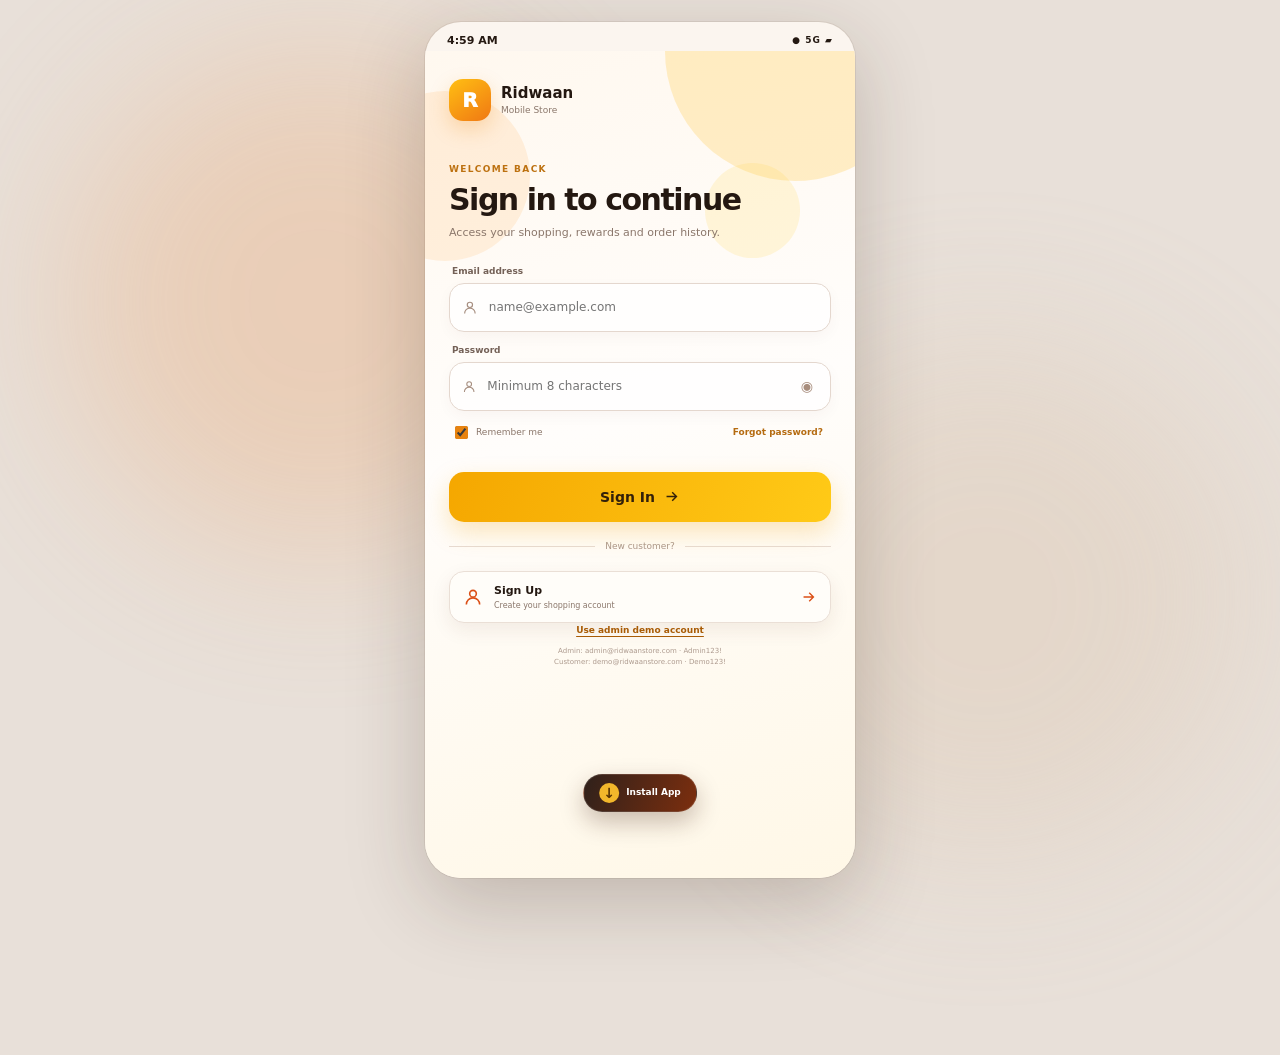
==== commit a033ce2c: "restore full PWA application shell" ====
--- a/index.html
+++ b/index.html
@@ -1,387 +1,56 @@
-<!DOCTYPE html>
+<!doctype html>
 <html lang="en">
 <head>
-<meta charset="UTF-8">
-<meta name="viewport" content="width=device-width, initial-scale=1.0, viewport-fit=cover">
-<meta name="description" content="Explore Ridwaan Mobile Store, a responsive smartphone shopping app demo with product search, cart, checkout, rewards, wishlists, and dark mode.">
-<meta name="robots" content="index, follow, max-image-preview:large, max-snippet:-1, max-video-preview:-1">
-<meta name="theme-color" content="#FAF5EE">
-<meta name="color-scheme" content="light dark">
-<title>Ridwaan Mobile Store | Smartphone Shopping App Demo</title>
-<link rel="canonical" href="https://ridwaan-mobile-store.vercel.app/">
-<meta property="og:type" content="website">
-<meta property="og:site_name" content="Ridwaan Mobile Store">
-<meta property="og:title" content="Ridwaan Mobile Store | Smartphone Shopping App Demo">
-<meta property="og:description" content="Explore smartphones, compare options, manage a cart and try a complete mobile-first shopping experience in this front-end demo.">
-<meta property="og:url" content="https://ridwaan-mobile-store.vercel.app/">
-<meta property="og:locale" content="en_US">
-<meta name="twitter:card" content="summary">
-<meta name="twitter:title" content="Ridwaan Mobile Store | Smartphone Shopping App Demo">
-<meta name="twitter:description" content="Try a responsive smartphone shopping demo with search, cart, checkout, wishlists and rewards.">
-<script type="application/ld+json">
-{
-  "@context": "https://schema.org",
-  "@graph": [
-    {
-      "@type": "WebSite",
-      "@id": "https://ridwaan-mobile-store.vercel.app/#website",
-      "url": "https://ridwaan-mobile-store.vercel.app/",
-      "name": "Ridwaan Mobile Store",
-      "description": "A responsive front-end demonstration of a smartphone shopping application.",
-      "inLanguage": "en",
-      "creator": {
-        "@id": "https://ridwaan-mobile-store.vercel.app/#creator"
-      }
-    },
-    {
-      "@type": "SoftwareApplication",
-      "@id": "https://ridwaan-mobile-store.vercel.app/#application",
-      "name": "Ridwaan Mobile Store",
-      "url": "https://ridwaan-mobile-store.vercel.app/",
-      "applicationCategory": "ShoppingApplication",
-      "operatingSystem": "Any modern web browser",
-      "description": "A mobile-first smartphone shopping app demo with search, filters, cart, checkout, rewards, wishlists and persistent browser state.",
-      "isAccessibleForFree": true,
-      "author": {
-        "@id": "https://ridwaan-mobile-store.vercel.app/#creator"
-      }
-    },
-    {
-      "@type": "Person",
-      "@id": "https://ridwaan-mobile-store.vercel.app/#creator",
-      "name": "Ridwaan",
-      "url": "https://github.com/ridwaancabdi888-hub",
-      "sameAs": [
-        "https://github.com/ridwaancabdi888-hub"
-      ]
-    }
-  ]
-}
-</script>
-<link rel="preconnect" href="https://fonts.googleapis.com">
-<link rel="preconnect" href="https://fonts.gstatic.com" crossorigin>
-<link href="https://fonts.googleapis.com/css2?family=Plus+Jakarta+Sans:wght@400;500;600;700;800&display=swap" rel="stylesheet">
-<link rel="stylesheet" href="style.css">
+  <meta charset="UTF-8">
+  <meta name="viewport" content="width=device-width, initial-scale=1, viewport-fit=cover">
+  <meta name="theme-color" content="#fbf5ef">
+  <meta name="description" content="Ridwaan Mobile Store — a premium mobile-first smartphone shopping experience.">
+  <meta name="application-name" content="Ridwaan Store">
+  <meta name="mobile-web-app-capable" content="yes">
+  <meta name="apple-mobile-web-app-capable" content="yes">
+  <meta name="apple-mobile-web-app-status-bar-style" content="black-translucent">
+  <meta name="apple-mobile-web-app-title" content="Ridwaan Store">
+  <title>Ridwaan Mobile Store</title>
+  <link rel="manifest" href="manifest.webmanifest">
+  <link rel="icon" type="image/svg+xml" href="icons/icon-source.svg">
+  <link rel="apple-touch-icon" href="icons/icon-source.svg">
+  <link rel="stylesheet" href="style.css">
 </head>
 <body>
-<div class="stage">
-  <div class="phone" id="app">
+  <div class="ambient ambient-one"></div>
+  <div class="ambient ambient-two"></div>
+  <main class="phone-shell" id="appShell" aria-live="polite">
+    <div class="status-strip"><span id="clock">9:41</span><span class="status-icons">● 5G ▰</span></div>
+    <section class="app-view" id="appView"></section>
+    <nav class="bottom-nav" id="bottomNav" aria-label="Main navigation"></nav>
+    <div class="toast-region" id="toastRegion" aria-live="assertive"></div>
+    <div class="modal-root" id="modalRoot"></div>
+    <button class="pwa-install-fab" id="pwaInstallFab" type="button" onclick="installApp()" aria-label="Install Ridwaan Mobile Store">
+      <span aria-hidden="true">↓</span> Install App
+    </button>
+  </main>
 
-    <!-- ================= HOME ================= -->
-    <main class="screen" id="screen-home" aria-label="Home">
-      <header class="home-top">
-        <button class="avatar" id="homeAvatar" aria-label="Open profile">R</button>
-        <div class="home-greet">
-          <p class="greet-hi">Hello, Ridwaan 👋</p>
-          <h1 class="greet-sub">Find your next smartphone</h1>
-        </div>
-        <button class="icon-btn" id="notifBtn" aria-label="Notifications">
-          <svg viewBox="0 0 24 24"><path d="M12 22a2.5 2.5 0 0 0 2.45-2h-4.9A2.5 2.5 0 0 0 12 22Zm7-6-1.5-1.7V10a5.5 5.5 0 0 0-4.2-5.35V4a1.3 1.3 0 1 0-2.6 0v.65A5.5 5.5 0 0 0 6.5 10v4.3L5 16a1 1 0 0 0 .75 1.66h12.5A1 1 0 0 0 19 16Z"/></svg>
-          <span class="dot" aria-hidden="true"></span>
-        </button>
-      </header>
-
-      <div class="search-row">
-        <label class="search" for="homeSearch">
-          <svg viewBox="0 0 24 24" aria-hidden="true"><path d="M10.5 3a7.5 7.5 0 1 0 4.7 13.35l4.22 4.22a1 1 0 0 0 1.42-1.42l-4.22-4.22A7.5 7.5 0 0 0 10.5 3Zm0 2a5.5 5.5 0 1 1 0 11 5.5 5.5 0 0 1 0-11Z"/></svg>
-          <input id="homeSearch" type="search" placeholder="Search phones or brands…" autocomplete="off">
-        </label>
-        <button class="filter-btn" id="homeFilterBtn" aria-label="Open shop filters">
-          <svg viewBox="0 0 24 24"><path d="M4 6h16M7 12h10M10 18h4" stroke-width="2.2" stroke-linecap="round" stroke="currentColor" fill="none"/></svg>
-        </button>
-      </div>
-
-      <section class="hero card-anim" aria-label="Featured offer">
-        <div class="hero-copy">
-          <span class="hero-tag">Featured</span>
-          <h2 id="heroTitle">iPhone 16 Pro Max</h2>
-          <p id="heroSub">Titanium. A18 Pro. Save $100 today.</p>
-          <button class="btn btn-light" id="heroShop">Shop now</button>
-        </div>
-        <div class="hero-art" id="heroArt" aria-hidden="true"></div>
-      </section>
-
-      <section aria-label="Brands">
-        <div class="brand-row" id="homeBrands"></div>
-      </section>
-
-      <section aria-label="Popular phones">
-        <div class="sec-head"><h3>Popular phones</h3><button class="link" data-goto="shop">See all</button></div>
-        <div class="h-scroll" id="popularRow"></div>
-      </section>
-
-      <section aria-label="Special offers">
-        <div class="sec-head"><h3>Special offers</h3><button class="link" data-goto="shop">See all</button></div>
-        <div class="h-scroll" id="offersRow"></div>
-      </section>
-
-      <section class="mini-rewards card-anim" id="homeRewards" role="button" tabindex="0" aria-label="Open rewards">
-        <div class="mini-ring" id="miniRing"><span id="miniPts">0</span></div>
-        <div>
-          <p class="mini-title">My rewards</p>
-          <p class="mini-sub" id="miniLevelText">Gold member</p>
-        </div>
-        <svg class="chev" viewBox="0 0 24 24" aria-hidden="true"><path d="m9 6 6 6-6 6" stroke="currentColor" stroke-width="2.2" fill="none" stroke-linecap="round"/></svg>
-      </section>
-    </main>
-
-    <!-- ================= SHOP ================= -->
-    <main class="screen hidden" id="screen-shop" aria-label="Shop">
-      <header class="page-head">
-        <h2>Shop</h2>
-        <button class="icon-btn" id="clearFilters" aria-label="Clear all filters">
-          <svg viewBox="0 0 24 24"><path d="M6 6l12 12M18 6 6 18" stroke="currentColor" stroke-width="2.2" stroke-linecap="round" fill="none"/></svg>
-        </button>
-      </header>
-      <div class="search-row">
-        <label class="search" for="shopSearch">
-          <svg viewBox="0 0 24 24" aria-hidden="true"><path d="M10.5 3a7.5 7.5 0 1 0 4.7 13.35l4.22 4.22a1 1 0 0 0 1.42-1.42l-4.22-4.22A7.5 7.5 0 0 0 10.5 3Zm0 2a5.5 5.5 0 1 1 0 11 5.5 5.5 0 0 1 0-11Z"/></svg>
-          <input id="shopSearch" type="search" placeholder="Search products…" autocomplete="off">
-        </label>
-        <button class="filter-btn" id="shopFilterBtn" aria-label="Sort and filter" aria-expanded="false">
-          <svg viewBox="0 0 24 24"><path d="M4 6h16M7 12h10M10 18h4" stroke-width="2.2" stroke-linecap="round" stroke="currentColor" fill="none"/></svg>
-        </button>
-      </div>
-      <div class="brand-row" id="shopBrands"></div>
-      <div class="filters-panel hidden" id="filtersPanel">
-        <div class="f-group">
-          <label for="sortSel">Sort by</label>
-          <select id="sortSel">
-            <option value="featured">Featured</option>
-            <option value="price-asc">Price: low to high</option>
-            <option value="price-desc">Price: high to low</option>
-            <option value="rating">Top rated</option>
-            <option value="discount">Biggest discount</option>
-          </select>
-        </div>
-        <div class="f-group">
-          <label for="priceRange">Max price: <strong id="priceLabel">$1,500</strong></label>
-          <input type="range" id="priceRange" min="300" max="1500" step="50" value="1500">
-        </div>
-        <label class="check"><input type="checkbox" id="inStockOnly"> In stock only</label>
-      </div>
-      <p class="count" id="shopCount" aria-live="polite"></p>
-      <div class="grid" id="shopGrid"></div>
-    </main>
-
-    <!-- ================= CART ================= -->
-    <main class="screen hidden" id="screen-cart" aria-label="Cart">
-      <header class="page-head"><h2>My cart</h2><span class="pill" id="cartCountPill">0 items</span></header>
-      <div id="cartList"></div>
-      <div id="cartFooter" class="hidden">
-        <div class="promo-row">
-          <label class="sr-only" for="promoInput">Promo code</label>
-          <input id="promoInput" type="text" placeholder="Promo code (try RIDWAAN10)" autocomplete="off">
-          <button class="btn btn-ghost" id="applyPromo">Apply</button>
-        </div>
-        <div class="summary card-anim">
-          <div class="s-row"><span>Subtotal</span><span id="sumSub">$0</span></div>
-          <div class="s-row"><span>Delivery</span><span id="sumDel">$0</span></div>
-          <div class="s-row s-good hidden" id="rowPromo"><span>Promo discount</span><span id="sumPromo">–$0</span></div>
-          <div class="s-row s-good"><span>Points discount <button class="link" id="usePointsBtn">Use 500 pts</button></span><span id="sumPts">–$0</span></div>
-          <div class="s-row s-total"><span>Total</span><span id="sumTotal">$0</span></div>
-        </div>
-        <button class="btn btn-primary btn-big" id="checkoutBtn">Checkout</button>
-      </div>
-      <div id="cartEmpty" class="empty hidden">
-        <div class="empty-art" aria-hidden="true">🛒</div>
-        <h2>Your cart is empty</h2>
-        <p>Browse the shop and add a phone you love.</p>
-        <button class="btn btn-primary" data-goto="shop">Go to shop</button>
-      </div>
-    </main>
-
-    <!-- ================= REWARDS ================= -->
-    <main class="screen hidden" id="screen-rewards" aria-label="Rewards">
-      <header class="page-head">
-        <button class="icon-btn" data-goto="home" aria-label="Back to home">
-          <svg viewBox="0 0 24 24"><path d="m14 6-6 6 6 6" stroke="currentColor" stroke-width="2.2" fill="none" stroke-linecap="round"/></svg>
-        </button>
-        <h2>Rewards</h2><span style="width:42px"></span>
-      </header>
-
-      <section class="rewards-card card-anim" aria-label="Points balance">
-        <div class="ring-wrap">
-          <svg class="ring" viewBox="0 0 120 120" aria-hidden="true">
-            <circle class="ring-bg" cx="60" cy="60" r="52"/>
-            <circle class="ring-fg" id="ringFg" cx="60" cy="60" r="52"/>
-          </svg>
-          <div class="ring-center">
-            <strong id="ringPts">0</strong><span>points</span>
-          </div>
-        </div>
-        <p class="ring-progress" id="ringProgress"></p>
-        <div class="reward-actions">
-          <button class="ra" id="raPurchases"><span>🧾</span>Purchases</button>
-          <button class="ra" id="raPoints"><span>✨</span>Points</button>
-          <button class="ra" id="raLevel"><span>🏆</span>Level up</button>
-          <button class="ra" id="raRedeem"><span>🎁</span>Redeem</button>
-        </div>
-      </section>
-
-      <section aria-label="Membership levels">
-        <div class="sec-head"><h3>Membership levels</h3></div>
-        <div id="levelList"></div>
-      </section>
-
-      <section aria-label="Benefits">
-        <div class="sec-head"><h3>Your benefits</h3></div>
-        <ul class="benefits" id="benefitList"></ul>
-      </section>
-
-      <section aria-label="Recent activity">
-        <div class="sec-head"><h3>Recent activity</h3></div>
-        <div id="activityList"></div>
-      </section>
-    </main>
-
-    <!-- ================= PROFILE ================= -->
-    <main class="screen hidden" id="screen-profile" aria-label="Profile">
-      <header class="page-head"><h2>Profile</h2><span style="width:42px"></span></header>
-      <section class="profile-card card-anim">
-        <div class="avatar big" aria-hidden="true">R</div>
-        <div class="pc-info">
-          <strong>Ridwaan</strong>
-          <span>ridwaan@mobilestore.so</span>
-        </div>
-        <button class="btn btn-ghost" id="editProfile">Edit</button>
-      </section>
-
-      <div class="sec-head"><h3>My account</h3></div>
-      <div class="menu">
-        <button class="menu-item" id="miOrders"><span class="mi-ic">📦</span>Order history<span class="mi-val" id="orderCount"></span></button>
-        <button class="menu-item" id="miWishlist"><span class="mi-ic">🤍</span>Wishlist<span class="mi-val" id="wishCount"></span></button>
-        <button class="menu-item" id="miAddress"><span class="mi-ic">📍</span>Saved addresses<span class="mi-val">Hargeisa</span></button>
-        <button class="menu-item" id="miPayments"><span class="mi-ic">💳</span>Payment methods<span class="mi-val">Zaad</span></button>
-      </div>
-
-      <div class="sec-head"><h3>Settings</h3></div>
-      <div class="menu">
-        <div class="menu-item"><span class="mi-ic">🔔</span>Notifications
-          <label class="switch"><input type="checkbox" id="tgNotif" checked><span class="sw" aria-hidden="true"></span><span class="sr-only">Toggle notifications</span></label>
-        </div>
-        <div class="menu-item"><span class="mi-ic">🔒</span>Biometric lock
-          <label class="switch"><input type="checkbox" id="tgBio"><span class="sw" aria-hidden="true"></span><span class="sr-only">Toggle biometric lock</span></label>
-        </div>
-        <div class="menu-item"><span class="mi-ic">🌙</span>Dark mode
-          <label class="switch"><input type="checkbox" id="tgDark"><span class="sw" aria-hidden="true"></span><span class="sr-only">Toggle dark mode</span></label>
-        </div>
-        <div class="menu-item"><span class="mi-ic">🌐</span>Language
-          <label class="sr-only" for="langSel">Language</label>
-          <select id="langSel" class="mi-select">
-            <option value="en">English</option>
-            <option value="so">Soomaali</option>
-            <option value="ar">العربية</option>
-          </select>
-        </div>
-        <button class="menu-item" id="miHelp"><span class="mi-ic">💬</span>Help &amp; support</button>
-      </div>
-      <button class="btn btn-danger btn-big" id="logoutBtn">Log out</button>
-      <p class="version">Ridwaan Mobile Store · v1.0 · demo</p>
-    </main>
-
-    <!-- ================= PRODUCT DETAILS (overlay page) ================= -->
-    <main class="detail hidden" id="screen-detail" aria-label="Product details">
-      <header class="detail-head">
-        <button class="icon-btn solid" id="detailBack" aria-label="Back">
-          <svg viewBox="0 0 24 24"><path d="m14 6-6 6 6 6" stroke="currentColor" stroke-width="2.2" fill="none" stroke-linecap="round"/></svg>
-        </button>
-        <button class="icon-btn solid" id="detailWish" aria-label="Toggle wishlist">♡</button>
-      </header>
-      <div id="detailBody"></div>
-      <div class="detail-cta">
-        <div class="cta-price"><span>Total</span><strong id="detailTotal">$0</strong></div>
-        <button class="btn btn-primary btn-big" id="detailAdd">Add to cart</button>
-      </div>
-    </main>
-
-    <!-- ================= BOTTOM NAV ================= -->
-    <nav class="bottom-nav" aria-label="Main navigation">
-      <button class="tab active" data-tab="home" aria-label="Home">
-        <svg viewBox="0 0 24 24"><path d="M4 10.5 12 4l8 6.5V20a1 1 0 0 1-1 1h-5v-6h-4v6H5a1 1 0 0 1-1-1Z"/></svg><span>Home</span>
-      </button>
-      <button class="tab" data-tab="shop" aria-label="Shop">
-        <svg viewBox="0 0 24 24"><path d="M6 7V6a6 6 0 1 1 12 0v1h2.1a1 1 0 0 1 1 .9l1 12a1 1 0 0 1-1 1.1H2.9a1 1 0 0 1-1-1.1l1-12a1 1 0 0 1 1-.9Zm2 0h8V6a4 4 0 0 0-8 0Z"/></svg><span>Shop</span>
-      </button>
-      <button class="tab" data-tab="cart" aria-label="Cart">
-        <svg viewBox="0 0 24 24"><path d="M3 4h2l2.5 11.5A2 2 0 0 0 9.45 17H18a2 2 0 0 0 1.94-1.5L21.8 9H6.2M9.5 21a1.5 1.5 0 1 0 0-3 1.5 1.5 0 0 0 0 3Zm8.5 0a1.5 1.5 0 1 0 0-3 1.5 1.5 0 0 0 0 3Z"/></svg><span>Cart</span>
-        <span class="badge hidden" id="cartBadge">0</span>
-      </button>
-      <button class="tab" data-tab="rewards" aria-label="Rewards">
-        <svg viewBox="0 0 24 24"><path d="M12 2 9.6 8.2 3 8.6l5 4.3-1.6 6.5L12 15.9l5.6 3.5L16 12.9l5-4.3-6.6-.4Z"/></svg><span>Rewards</span>
-      </button>
-      <button class="tab" data-tab="profile" aria-label="Profile">
-        <svg viewBox="0 0 24 24"><path d="M12 12a4.5 4.5 0 1 0-4.5-4.5A4.5 4.5 0 0 0 12 12Zm0 2c-4 0-8 2-8 5.5V21h16v-1.5C20 16 16 14 12 14Z"/></svg><span>Profile</span>
-      </button>
-    </nav>
-
-    <!-- ================= SHEETS & OVERLAY ================= -->
-    <div class="overlay hidden" id="overlay" tabindex="-1"></div>
-
-    <div class="sheet hidden" id="checkoutSheet" role="dialog" aria-modal="true" aria-labelledby="ckTitle">
-      <div class="sheet-grip" aria-hidden="true"></div>
-      <h2 id="ckTitle">Checkout</h2>
-      <div class="ck-form">
-        <div class="f-field"><label for="ckName">Full name *</label><input id="ckName" type="text" autocomplete="name"></div>
-        <div class="f-field"><label for="ckPhone">Phone number *</label><input id="ckPhone" type="tel" inputmode="tel" placeholder="+252 63 0000000" autocomplete="tel"></div>
-        <div class="f-field"><label for="ckEmail">Email *</label><input id="ckEmail" type="email" autocomplete="email"></div>
-        <div class="f-field"><label for="ckAddress">Delivery address *</label><input id="ckAddress" type="text" autocomplete="street-address"></div>
-        <div class="f-field"><label for="ckCity">City *</label><input id="ckCity" type="text" autocomplete="address-level2" placeholder="Hargeisa"></div>
-        <fieldset class="f-field">
-          <legend>Payment method *</legend>
-          <div class="pay-grid" id="payGrid">
-            <label class="pay"><input type="radio" name="pay" value="Cash on Delivery" checked><span>💵 Cash on Delivery</span></label>
-            <label class="pay"><input type="radio" name="pay" value="Zaad"><span>📱 Zaad</span></label>
-            <label class="pay"><input type="radio" name="pay" value="eDahab"><span>📲 eDahab</span></label>
-            <label class="pay"><input type="radio" name="pay" value="Card"><span>💳 Credit / Debit Card</span></label>
-          </div>
-        </fieldset>
-        <div class="summary">
-          <div class="s-row"><span>Order summary</span><span id="ckItems"></span></div>
-          <div class="s-row s-total"><span>Total to pay</span><span id="ckTotal"></span></div>
-          <div class="s-row s-good"><span>Points you'll earn</span><span id="ckEarn"></span></div>
-        </div>
-        <p class="ck-err hidden" id="ckErr" role="alert"></p>
-        <button class="btn btn-primary btn-big" id="placeOrder">Place order</button>
-        <p class="ck-note">Demo checkout — no real payment is processed.</p>
-      </div>
-    </div>
-
-    <div class="sheet hidden" id="successSheet" role="dialog" aria-modal="true" aria-labelledby="okTitle">
-      <div class="ok-burst" aria-hidden="true">✓</div>
-      <h2 id="okTitle">Order placed!</h2>
-      <p class="ok-line" id="okName"></p>
-      <p class="ok-order" id="okNumber"></p>
-      <div class="summary">
-        <div class="s-row s-total"><span>Total paid</span><span id="okTotal"></span></div>
-        <div class="s-row s-good"><span>Points earned</span><span id="okPoints"></span></div>
-      </div>
-      <button class="btn btn-primary btn-big" id="okDone">Continue shopping</button>
-    </div>
-
-    <div class="sheet hidden" id="goldSheet" role="dialog" aria-modal="true" aria-labelledby="goldTitle">
-      <div class="gold-medal" aria-hidden="true">🏆</div>
-      <h2 id="goldTitle">You're Gold</h2>
-      <p class="ok-line">Congratulations, Ridwaan — you've unlocked Gold membership.</p>
-      <ul class="benefits">
-        <li>🚚 Free delivery on every order</li>
-        <li>💰 1.5× points on all purchases</li>
-        <li>🎂 Birthday bonus of 200 points</li>
-        <li>⚡ Priority support</li>
-      </ul>
-      <button class="btn btn-primary btn-big" id="goldView">View my rewards</button>
-    </div>
-
-    <div class="sheet hidden" id="listSheet" role="dialog" aria-modal="true" aria-labelledby="listTitle">
-      <div class="sheet-grip" aria-hidden="true"></div>
-      <h2 id="listTitle"></h2>
-      <div id="listBody"></div>
-    </div>
-
-    <div class="toast-wrap" id="toastWrap" aria-live="polite"></div>
-    <canvas id="confetti" aria-hidden="true"></canvas>
-  </div>
-</div>
-<script src="script.js"></script>
+  <svg class="svg-sprite" aria-hidden="true">
+    <symbol id="i-home" viewBox="0 0 24 24"><path d="m3 11 9-8 9 8v9a1 1 0 0 1-1 1h-5v-7H9v7H4a1 1 0 0 1-1-1Z"/></symbol>
+    <symbol id="i-shop" viewBox="0 0 24 24"><path d="M4 10v10h16V10M3 4h18l-2 6H5L3 4Zm6 6v3m6-3v3"/></symbol>
+    <symbol id="i-cart" viewBox="0 0 24 24"><path d="M3 4h2l2.2 10.2a2 2 0 0 0 2 1.6h7.9a2 2 0 0 0 1.9-1.4L21 8H7m3 12h.01M17 20h.01"/></symbol>
+    <symbol id="i-gift" viewBox="0 0 24 24"><path d="M4 10h16v11H4Zm-1-5h18v5H3Zm9 0v16M12 5H8.5A2.5 2.5 0 1 1 11 2.5Zm0 0h3.5A2.5 2.5 0 1 0 13 2.5Z"/></symbol>
+    <symbol id="i-user" viewBox="0 0 24 24"><circle cx="12" cy="8" r="4"/><path d="M4 21a8 8 0 0 1 16 0"/></symbol>
+    <symbol id="i-search" viewBox="0 0 24 24"><circle cx="11" cy="11" r="7"/><path d="m20 20-4-4"/></symbol>
+    <symbol id="i-sliders" viewBox="0 0 24 24"><path d="M4 7h10m4 0h2M4 17h2m4 0h10M14 4v6M6 14v6"/></symbol>
+    <symbol id="i-bell" viewBox="0 0 24 24"><path d="M18 8a6 6 0 0 0-12 0c0 7-3 7-3 9h18c0-2-3-2-3-9Zm-8 12h4"/></symbol>
+    <symbol id="i-heart" viewBox="0 0 24 24"><path d="M20.8 4.6a5.5 5.5 0 0 0-7.8 0L12 5.7l-1.1-1.1a5.5 5.5 0 0 0-7.8 7.8l1.1 1.1L12 21l7.8-7.5 1.1-1.1a5.5 5.5 0 0 0-.1-7.8Z"/></symbol>
+    <symbol id="i-arrow" viewBox="0 0 24 24"><path d="M5 12h14m-6-6 6 6-6 6"/></symbol>
+    <symbol id="i-back" viewBox="0 0 24 24"><path d="m15 18-6-6 6-6"/></symbol>
+    <symbol id="i-plus" viewBox="0 0 24 24"><path d="M12 5v14M5 12h14"/></symbol>
+    <symbol id="i-minus" viewBox="0 0 24 24"><path d="M5 12h14"/></symbol>
+    <symbol id="i-trash" viewBox="0 0 24 24"><path d="M4 7h16m-10 4v6m4-6v6M9 7l1-3h4l1 3m3 0-1 14H7L6 7"/></symbol>
+    <symbol id="i-chevron" viewBox="0 0 24 24"><path d="m9 18 6-6-6-6"/></symbol>
+    <symbol id="i-x" viewBox="0 0 24 24"><path d="m6 6 12 12M18 6 6 18"/></symbol>
+    <symbol id="i-check" viewBox="0 0 24 24"><path d="m5 12 4 4L19 6"/></symbol>
+    <symbol id="i-star" viewBox="0 0 24 24"><path d="m12 2 3 6 7 .9-5 4.8 1.3 7-6.3-3.3-6.3 3.3 1.3-7-5-4.8L9 8Z"/></symbol>
+    <symbol id="i-sun" viewBox="0 0 24 24"><circle cx="12" cy="12" r="4"/><path d="M12 2v2m0 16v2M4.9 4.9l1.4 1.4m11.4 11.4 1.4 1.4M2 12h2m16 0h2M4.9 19.1l1.4-1.4M17.7 6.3l1.4-1.4"/></symbol>
+  </svg>
+  <script src="script.js"></script>
 </body>
 </html>
--- a/style.css
+++ b/style.css
@@ -1,478 +1,77 @@
-/* =========================================================
-   Ridwaan Mobile Store — style.css
-   Warm, premium mobile-app UI. All tokens live in :root.
-   ========================================================= */
-:root{
-  --bg:#F1E9DE;                 /* desktop stage behind the phone */
-  --app-bg:#FAF5EE;             /* warm off-white app background   */
-  --surface:#FFFCF7;            /* soft cream cards                */
-  --surface-2:#F5EDE2;          /* sunken cream                    */
-  --ink:#2A1B10;                /* dark brown text                 */
-  --ink-soft:#8A7A6B;           /* muted brown                     */
-  --line:#EADFD0;               /* thin neutral border             */
-  --primary:#C6531B;            /* burnt orange                    */
-  --primary-deep:#9E3E10;
-  --primary-soft:#FBE9DD;
-  --gold:#E2A63D;               /* rewards golden yellow           */
-  --gold-deep:#B77E1F;
-  --good:#2E7D4F;
-  --danger:#C03A2B;
-  --grad-hero:linear-gradient(135deg,#D96A2B 0%,#C6531B 55%,#A4430F 100%);
-  --grad-rewards:linear-gradient(150deg,#3A2415 0%,#6B3A16 48%,#C6531B 100%);
-  --grad-gold:linear-gradient(135deg,#F3C05C,#DD9A2B);
-  --r-lg:24px; --r-md:20px; --r-sm:14px;
-  --sh-card:0 10px 26px rgba(72,42,18,.10);
-  --sh-pop:0 22px 48px rgba(45,24,8,.28);
-  --sp-1:6px; --sp-2:10px; --sp-3:14px; --sp-4:18px; --sp-5:24px;
-  --nav-h:74px;
-  --ease:cubic-bezier(.32,.94,.44,1);
+:root {
+  --bg: #fbf5ef; --surface: #fffdf9; --surface-2: #f7eee5; --surface-3: #f1dfd1;
+  --ink: #241811; --muted: #8b776b; --line: #eadfd6; --primary: #db4f16;
+  --primary-dark: #7c2e0e; --primary-soft: #ffe0cf; --gold: #f2b72b; --success: #3f8b62;
+  --danger: #cc3c32; --shadow: 0 16px 42px rgba(83,44,21,.12); --shadow-sm: 0 7px 20px rgba(83,44,21,.08);
+  --r-xl: 26px; --r-lg: 22px; --r-md: 17px; --r-sm: 12px; --pad: 18px;
+  --ease: cubic-bezier(.22,.8,.3,1); --nav-h: 78px;
 }
-[data-theme="dark"]{
-  --bg:#171009;
-  --app-bg:#1E150C;
-  --surface:#2A1F13;
-  --surface-2:#241A0F;
-  --ink:#F4E8DA;
-  --ink-soft:#B49E8A;
-  --line:#3A2C1C;
-  --primary-soft:#3D2413;
-  --sh-card:0 10px 26px rgba(0,0,0,.35);
-}
+* { box-sizing: border-box; -webkit-tap-highlight-color: transparent; }
+html { scroll-behavior: smooth; }
+body { margin: 0; min-height: 100vh; color: var(--ink); background: #e8e0d9; font: 14px/1.45 Inter, ui-rounded, "SF Pro Display", system-ui, -apple-system, sans-serif; overflow-x: hidden; }
+button,input,select,textarea { font: inherit; color: inherit; }
+button { border: 0; cursor: pointer; }
+.sr-only { position:absolute!important;width:1px!important;height:1px!important;padding:0!important;margin:-1px!important;overflow:hidden!important;clip:rect(0,0,0,0)!important;white-space:nowrap!important;border:0!important; }
+.cart-thumb.fallback::after { content:"📱"; font-size:40px; }
+button:focus-visible,input:focus-visible,select:focus-visible,textarea:focus-visible { outline: 3px solid rgba(219,79,22,.28); outline-offset: 2px; }
+.ambient { position: fixed; width: 40vw; height: 40vw; border-radius: 50%; filter: blur(80px); opacity: .3; pointer-events:none; }
+.ambient-one { background: #eda66e; left: 5%; top: 5%; }.ambient-two { background:#dbc3aa; right: 3%; bottom: 5%; }
+.phone-shell { position: relative; width: min(100%,430px); min-height: 100dvh; margin: 0 auto; overflow: hidden; background: var(--bg); box-shadow: 0 0 0 1px rgba(70,40,20,.08), 0 24px 80px rgba(50,30,18,.22); transition: background .35s,color .35s; }
+.status-strip { height: 29px; padding: 8px 22px 0; display:flex; align-items:center; justify-content:space-between; font-size:11px; font-weight:800; position:absolute; inset:0 0 auto; z-index:15; pointer-events:none; }
+.status-icons { letter-spacing: 1px; font-size:9px; }
+.app-view { min-height:100dvh; padding: 37px var(--pad) calc(var(--nav-h) + 28px); animation: viewIn .4s var(--ease); }
+.app-view.details-open { padding:29px 0 0; }
+@keyframes viewIn { from{opacity:0;transform:translateY(9px)} to{opacity:1;transform:none} }
+@keyframes pop { 50%{transform:scale(1.16)} }
+@keyframes shimmer { to{background-position:-200% 0} }
+@keyframes float { 50%{transform:translateY(-5px) rotate(2deg)} }
+@keyframes ringIn { from{stroke-dashoffset:326} }
+@keyframes countGlow { 50%{text-shadow:0 0 20px rgba(255,203,64,.8)} }
+.page-head,.greeting-row,.section-head,.detail-top { display:flex; align-items:center; justify-content:space-between; gap:12px; }
+.eyebrow { margin:0; color:var(--muted); font-size:11px; letter-spacing:.03em; }.greeting-row h1,.page-head h1 { margin:1px 0 0; font-size:24px; line-height:1.15; letter-spacing:-.04em; }
+.avatar { width:42px;height:42px;border-radius:50%;display:grid;place-items:center;background:linear-gradient(145deg,var(--primary),#ff9a52);color:white;font-weight:900;box-shadow:var(--shadow-sm);border:3px solid rgba(255,255,255,.72); }
+.head-actions { display:flex; gap:8px; }.icon-btn { width:42px;height:42px;border-radius:50%;display:grid;place-items:center;background:var(--surface);box-shadow:var(--shadow-sm);border:1px solid var(--line);position:relative;transition:.2s var(--ease); }
+.icon-btn:active,.add-btn:active,.primary-btn:active { transform:scale(.93); }.icon-btn svg,.nav-item svg,.search-box svg,.settings-icon svg,.small-action svg { width:19px;height:19px;fill:none;stroke:currentColor;stroke-width:1.8;stroke-linecap:round;stroke-linejoin:round; }
+.notification-dot { position:absolute; width:8px;height:8px;border-radius:50%;background:var(--primary);right:8px;top:7px;border:2px solid var(--surface); }
+.search-row { display:flex; gap:10px; margin:20px 0 17px; }.search-box { height:48px; flex:1; border-radius:16px; background:var(--surface); border:1px solid var(--line); display:flex;align-items:center;gap:10px;padding:0 14px;box-shadow:0 5px 18px rgba(80,45,25,.04); }
+.search-box input { width:100%;border:0;outline:0;background:transparent;font-size:13px; }.filter-btn { width:48px;height:48px;border-radius:16px;background:var(--primary);color:#fff;display:grid;place-items:center;box-shadow:0 8px 19px rgba(219,79,22,.25); }
+.filter-btn svg { width:20px;height:20px;fill:none;stroke:currentColor;stroke-width:2; }
+.hero { min-height:184px;border-radius:var(--r-xl);padding:22px;position:relative;overflow:hidden;color:white;background:linear-gradient(135deg,#8e3511 0%,#c94610 52%,#ef7f3f 100%);box-shadow:0 16px 32px rgba(145,57,18,.22); }
+.hero::before,.hero::after { content:"";position:absolute;border-radius:50%;background:rgba(255,255,255,.08); }.hero::before{width:180px;height:180px;right:-50px;top:-70px}.hero::after{width:110px;height:110px;right:50px;bottom:-75px}
+.hero-copy { position:relative;z-index:2;width:60%; }.hero .tag { display:inline-flex;padding:5px 9px;border-radius:99px;background:rgba(255,255,255,.16);font-size:9px;font-weight:800;letter-spacing:.08em;text-transform:uppercase; }.hero h2{font-size:23px;line-height:1.08;margin:12px 0 6px;letter-spacing:-.04em}.hero p{font-size:11px;color:#ffe9dc;margin:0 0 15px}.hero-phone { position:absolute;right:17px;bottom:-10px;width:120px;height:165px;border-radius:27px;background:linear-gradient(145deg,#322820,#0b0908);border:5px solid #e8b195;transform:rotate(9deg);box-shadow:-12px 15px 25px rgba(62,17,3,.3);animation:float 4s ease-in-out infinite; }
+.hero-phone::before { content:"";position:absolute;inset:7px;border-radius:19px;background:radial-gradient(circle at 65% 30%,#ffad79,transparent 28%),linear-gradient(145deg,#602e21,#f3793c 48%,#3b1b18); }.hero-phone::after { content:"";position:absolute;width:38px;height:10px;border-radius:20px;background:#070707;left:50%;top:10px;transform:translateX(-50%); }
+.light-btn { padding:9px 13px;border-radius:12px;background:white;color:#7c2e0e;font-size:11px;font-weight:800;display:inline-flex;align-items:center;gap:6px; }.light-btn svg{width:14px;height:14px;fill:none;stroke:currentColor;stroke-width:2}
+.brand-strip { display:flex;gap:9px;overflow:auto;scrollbar-width:none;padding:4px 0;margin:16px 0 22px }.brand-strip::-webkit-scrollbar,.h-scroll::-webkit-scrollbar{display:none}.chip { white-space:nowrap;padding:9px 13px;border-radius:999px;background:var(--surface);border:1px solid var(--line);font-size:11px;font-weight:750;transition:.2s }.chip.active{background:var(--ink);color:var(--surface);border-color:var(--ink)}
+.section-head { margin:20px 0 11px; }.section-head h2{margin:0;font-size:17px;letter-spacing:-.025em}.text-btn{background:none;color:var(--primary);font-size:11px;font-weight:800;padding:5px}
+.h-scroll { display:grid;grid-auto-flow:column;grid-auto-columns:158px;gap:12px;overflow:auto;margin:0 calc(var(--pad)*-1);padding:2px var(--pad) 9px;scroll-snap-type:x mandatory; }
+.product-card { scroll-snap-align:start;min-width:0;background:var(--surface);border:1px solid var(--line);border-radius:var(--r-lg);padding:10px;position:relative;box-shadow:var(--shadow-sm);transition:.25s var(--ease);overflow:hidden; }.product-card:active{transform:scale(.98)}
+.product-media { height:125px;border-radius:16px;background:linear-gradient(145deg,#f5ece5,#ead7c9);display:flex;align-items:center;justify-content:center;overflow:hidden;position:relative; }.product-media img{width:100%;height:100%;object-fit:cover;mix-blend-mode:multiply;transition:.35s}.product-card:hover img{transform:scale(1.04)}
+.product-media.fallback::after{content:"📱";font-size:64px;filter:drop-shadow(0 10px 10px rgba(0,0,0,.18))}.product-media.fallback img{display:none}.wish-btn{position:absolute;right:8px;top:8px;width:30px;height:30px;border-radius:50%;background:rgba(255,255,255,.86);backdrop-filter:blur(5px);display:grid;place-items:center;z-index:2}.wish-btn svg{width:15px;height:15px;fill:none;stroke:#4b372d;stroke-width:1.8}.wish-btn.active svg{fill:var(--primary);stroke:var(--primary)}
+.discount-badge { position:absolute;left:8px;top:8px;padding:4px 7px;border-radius:9px;background:var(--primary);color:white;font-size:8px;font-weight:900;z-index:2}.product-info{padding:10px 2px 2px}.brand{font-size:9px;color:var(--muted);text-transform:uppercase;letter-spacing:.08em;font-weight:800}.product-name{font-size:12px;font-weight:800;white-space:nowrap;overflow:hidden;text-overflow:ellipsis;margin:3px 0}.rating{display:flex;align-items:center;gap:3px;color:var(--muted);font-size:9px}.rating svg{width:11px;height:11px;fill:var(--gold);stroke:var(--gold)}.price-row{display:flex;align-items:end;gap:6px;margin-top:6px}.price{font-size:14px;font-weight:900}.old-price{font-size:9px;color:var(--muted);text-decoration:line-through}.add-btn{margin-left:auto;width:29px;height:29px;border-radius:50%;background:var(--primary);color:white;display:grid;place-items:center;box-shadow:0 5px 10px rgba(219,79,22,.23)}.add-btn svg{width:14px;height:14px;fill:none;stroke:currentColor;stroke-width:2.3}
+.offer-row{display:grid;grid-template-columns:1.1fr .9fr;gap:11px}.offer-card{min-height:98px;border-radius:var(--r-lg);padding:15px;position:relative;overflow:hidden}.offer-card:first-child{background:#2f211b;color:white}.offer-card:last-child{background:linear-gradient(135deg,#ffe3c7,#f7ba7d);color:#5b260c}.offer-card b{display:block;font-size:15px;line-height:1.15;width:70%}.offer-card span{font-size:9px;opacity:.75}.offer-icon{position:absolute;right:10px;bottom:5px;font-size:43px;transform:rotate(-9deg)}
+.rewards-mini{margin-top:13px;background:linear-gradient(100deg,#fff2cd,#ffe3a0);border:1px solid #efd28c;border-radius:var(--r-lg);padding:15px;display:flex;align-items:center;gap:12px}.coin{width:43px;height:43px;border-radius:50%;display:grid;place-items:center;background:linear-gradient(145deg,#ffd866,#e8a511);color:#6f4200;font-size:20px;box-shadow:inset 0 0 0 3px rgba(255,255,255,.35)}.rewards-mini b{display:block;font-size:14px}.rewards-mini p{margin:1px 0 0;font-size:10px;color:#785e31}.rewards-mini .icon-btn{margin-left:auto;width:34px;height:34px;background:rgba(255,255,255,.55);box-shadow:none;border-color:rgba(122,85,25,.12)}
+.bottom-nav { position:fixed;z-index:20;left:50%;bottom:max(10px,env(safe-area-inset-bottom));transform:translateX(-50%);width:min(calc(100% - 24px),406px);height:68px;padding:6px;display:grid;grid-template-columns:repeat(5,1fr);gap:3px;background:rgba(255,253,249,.92);backdrop-filter:blur(20px);border:1px solid rgba(231,214,202,.9);border-radius:23px;box-shadow:0 14px 40px rgba(69,38,21,.18)}
+.bottom-nav[hidden] { display:none!important; }
+.nav-item{position:relative;background:transparent;border-radius:17px;display:flex;flex-direction:column;align-items:center;justify-content:center;gap:2px;color:#a18f85;font-size:8px;font-weight:750;transition:.25s}.nav-item.active{color:var(--primary);background:var(--primary-soft)}.nav-item svg{width:19px;height:19px}.nav-badge{position:absolute;top:4px;right:15px;min-width:16px;height:16px;padding:0 4px;border-radius:8px;background:var(--primary);color:white;font-size:8px;display:grid;place-items:center;border:2px solid var(--surface)}.nav-badge.bump{animation:pop .35s}
+.shop-tools{margin-top:14px}.filter-summary{display:flex;justify-content:space-between;align-items:center;margin:13px 1px}.filter-summary span{font-size:10px;color:var(--muted)}.sort-select{border:0;background:transparent;color:var(--ink);font-weight:750;font-size:10px;max-width:130px;outline:0}.product-grid{display:grid;grid-template-columns:repeat(2,minmax(0,1fr));gap:12px}.product-grid .product-media{height:136px}.empty-state{text-align:center;padding:50px 20px}.empty-illustration{font-size:54px}.empty-state h2{font-size:20px;margin:8px}.empty-state p{color:var(--muted);font-size:12px}
+.page-head{min-height:43px}.page-head h1{font-size:22px}.back-btn{background:var(--surface);width:39px;height:39px}.page-head-spacer{width:39px}.details-page{padding-bottom:110px}.detail-top{position:absolute;z-index:4;top:37px;left:16px;right:16px}.detail-image{height:390px;background:linear-gradient(160deg,#f4e7dc,#e8cbb8);border-radius:0 0 34px 34px;position:relative;overflow:hidden;display:grid;place-items:center}.detail-image img{width:100%;height:100%;object-fit:cover;mix-blend-mode:multiply}.detail-image.fallback::after{content:"📱";font-size:130px}.detail-image.fallback img{display:none}.carousel-dots{position:absolute;bottom:17px;display:flex;gap:5px}.carousel-dots i{width:6px;height:6px;background:white;border-radius:50%;opacity:.65}.carousel-dots i.active{width:18px;border-radius:5px;background:var(--primary);opacity:1}.detail-body{padding:22px var(--pad)}.detail-body h1{font-size:25px;margin:5px 0 6px;letter-spacing:-.04em}.detail-rating{display:flex;gap:7px;align-items:center;color:var(--muted);font-size:11px}.detail-rating strong{color:var(--ink)}.detail-price{font-size:24px;font-weight:900;margin:15px 0 4px}.detail-price del{font-size:12px;color:var(--muted);font-weight:500;margin-left:8px}.detail-desc{color:var(--muted);font-size:12px;line-height:1.65;margin:12px 0 20px}.option-block{margin:17px 0}.option-label{display:flex;justify-content:space-between;font-size:12px;font-weight:850;margin-bottom:10px}.choices{display:flex;gap:9px;flex-wrap:wrap}.storage-choice{padding:9px 14px;border-radius:12px;border:1px solid var(--line);background:var(--surface);font-size:11px;font-weight:750}.storage-choice.active{background:var(--ink);color:var(--surface);border-color:var(--ink)}.color-choice{width:31px;height:31px;border-radius:50%;border:4px solid var(--surface);box-shadow:0 0 0 1px var(--line)}.color-choice.active{box-shadow:0 0 0 2px var(--primary)}.stock-row{display:flex;justify-content:space-between;align-items:center;padding:13px 0;border-top:1px solid var(--line);border-bottom:1px solid var(--line);font-size:11px}.stock{color:var(--success);font-weight:800}.qty-control{display:flex;align-items:center;gap:12px}.qty-control button{width:28px;height:28px;border-radius:9px;background:var(--surface-2)}.sticky-add{position:fixed;z-index:18;bottom:10px;left:50%;transform:translateX(-50%);width:min(calc(100% - 28px),402px);padding:9px;background:rgba(255,253,249,.92);border:1px solid var(--line);backdrop-filter:blur(15px);border-radius:21px;box-shadow:var(--shadow)}.primary-btn{width:100%;height:50px;border-radius:15px;background:linear-gradient(110deg,var(--primary),#ee7136);color:white;font-weight:850;box-shadow:0 8px 20px rgba(219,79,22,.23);display:flex;align-items:center;justify-content:center;gap:8px}.primary-btn svg{width:17px;height:17px;fill:none;stroke:currentColor;stroke-width:2}.primary-btn:disabled{opacity:.5;cursor:not-allowed}
+.cart-list{display:flex;flex-direction:column;gap:11px;margin:17px 0}.cart-item{background:var(--surface);border:1px solid var(--line);border-radius:var(--r-lg);padding:11px;display:grid;grid-template-columns:77px 1fr auto;gap:11px;box-shadow:var(--shadow-sm)}.cart-thumb{width:77px;height:88px;border-radius:15px;overflow:hidden;background:var(--surface-2);display:grid;place-items:center}.cart-thumb img{width:100%;height:100%;object-fit:cover;mix-blend-mode:multiply}.cart-item h3{font-size:12px;margin:2px 0}.cart-meta{font-size:9px;color:var(--muted)}.cart-item .price{display:block;margin:7px 0}.mini-qty{display:flex;align-items:center;gap:8px}.mini-qty button{width:25px;height:25px;border-radius:8px;background:var(--surface-2)}.remove-btn{background:none;color:var(--muted);align-self:start;padding:4px}.remove-btn svg{width:16px;height:16px;fill:none;stroke:currentColor;stroke-width:1.8}.promo-box{display:flex;gap:8px;padding:8px;background:var(--surface);border:1px solid var(--line);border-radius:17px}.promo-box input{min-width:0;flex:1;border:0;background:none;outline:none;padding:0 7px;font-size:11px;text-transform:uppercase}.promo-box button{padding:9px 13px;border-radius:11px;background:var(--ink);color:var(--surface);font-size:10px;font-weight:800}.summary-card{background:var(--surface);border:1px solid var(--line);border-radius:var(--r-lg);padding:17px;margin-top:12px}.summary-row{display:flex;justify-content:space-between;margin:8px 0;color:var(--muted);font-size:11px}.summary-row.total{padding-top:12px;margin-top:12px;border-top:1px dashed var(--line);color:var(--ink);font-size:16px;font-weight:900}.reward-use{display:flex;align-items:center;gap:8px;padding:10px;border-radius:13px;background:#fff5d6;color:#725313;font-size:10px;margin:12px 0}.reward-use input{accent-color:var(--primary)}
+.rewards-hero{margin-top:15px;border-radius:28px;padding:21px;color:white;background:radial-gradient(circle at 80% 20%,rgba(255,188,74,.32),transparent 28%),linear-gradient(145deg,#332018,#7b2d0d 58%,#dc5718);box-shadow:0 18px 35px rgba(98,39,14,.27);position:relative;overflow:hidden}.rewards-label{text-align:center;font-size:10px;color:#f4d9ca}.progress-ring{width:150px;height:150px;margin:12px auto 7px;position:relative}.progress-ring svg{width:100%;height:100%;transform:rotate(-90deg)}.progress-ring circle{fill:none;stroke-width:10}.progress-ring .track{stroke:rgba(255,255,255,.15)}.progress-ring .value{stroke:#ffc844;stroke-linecap:round;stroke-dasharray:326;stroke-dashoffset:90;animation:ringIn 1.5s var(--ease)}.ring-copy{position:absolute;inset:0;display:grid;place-content:center;text-align:center}.ring-copy strong{font-size:27px;line-height:1;animation:countGlow 1.6s}.ring-copy span{font-size:9px;color:#f3cdbb;margin-top:5px}.level-progress-text{text-align:center;font-size:10px;color:#f5d8ca}.reward-actions{display:grid;grid-template-columns:repeat(4,1fr);gap:7px;margin-top:17px}.small-action{background:rgba(255,255,255,.1);color:white;border:1px solid rgba(255,255,255,.12);border-radius:13px;padding:9px 2px;font-size:8px}.small-action svg{display:block;margin:0 auto 4px;width:16px;height:16px}.levels{display:flex;gap:10px;overflow:auto;margin:13px calc(var(--pad)*-1);padding:1px var(--pad) 8px;scrollbar-width:none}.level-card{min-width:139px;background:var(--surface);border:1px solid var(--line);border-radius:18px;padding:13px}.level-card.current{border-color:#e6ad25;box-shadow:0 7px 22px rgba(225,168,27,.15)}.level-top{display:flex;justify-content:space-between;align-items:center}.level-icon{font-size:23px}.level-card b{font-size:12px}.level-card p{font-size:8px;color:var(--muted);margin:2px 0 9px}.tiny-progress{height:5px;border-radius:3px;background:var(--surface-2);overflow:hidden}.tiny-progress i{display:block;height:100%;border-radius:3px;background:linear-gradient(90deg,var(--gold),var(--primary));}.benefit-list,.activity-list{display:flex;flex-direction:column;gap:9px}.benefit,.activity{display:flex;align-items:center;gap:11px;background:var(--surface);border:1px solid var(--line);border-radius:16px;padding:12px}.benefit-icon,.activity-icon{width:34px;height:34px;border-radius:11px;display:grid;place-items:center;background:#fff2ca}.benefit b,.activity b{font-size:11px;display:block}.benefit span,.activity span{font-size:9px;color:var(--muted)}.activity-points{margin-left:auto;color:var(--success);font-weight:900;font-size:10px}.activity-points.spend{color:var(--primary)}
+.profile-card{margin:16px 0;background:linear-gradient(135deg,#5b230e,#8f3511);color:white;border-radius:var(--r-xl);padding:17px;display:flex;align-items:center;gap:12px;box-shadow:var(--shadow)}.profile-card .avatar{width:52px;height:52px;background:linear-gradient(145deg,#ffd9bd,#e98049);color:#6b290d}.profile-card h2{font-size:15px;margin:0}.profile-card p{font-size:9px;color:#e7c7b8;margin:2px 0}.profile-card button{margin-left:auto;padding:7px 11px;border-radius:10px;background:white;color:#6f2b0e;font-size:9px;font-weight:850}.settings-section{margin:18px 0}.section-label{font-size:9px;letter-spacing:.12em;text-transform:uppercase;color:var(--muted);font-weight:800;margin:0 5px 8px}.settings-card{background:var(--surface);border:1px solid var(--line);border-radius:var(--r-lg);overflow:hidden;box-shadow:var(--shadow-sm)}.settings-row{min-height:52px;width:100%;padding:9px 13px;background:transparent;display:flex;align-items:center;gap:11px;border-bottom:1px solid var(--line);text-align:left}.settings-row:last-child{border-bottom:0}.settings-icon{width:31px;height:31px;border-radius:10px;background:var(--surface-2);display:grid;place-items:center;color:var(--primary)}.settings-icon svg{width:15px;height:15px}.settings-copy{flex:1}.settings-copy b{font-size:11px;display:block}.settings-copy span{font-size:8px;color:var(--muted)}.settings-row>.chev{width:14px;height:14px;fill:none;stroke:var(--muted);stroke-width:2}.toggle{width:41px;height:23px;border-radius:15px;background:#d7cbc3;padding:3px;transition:.25s}.toggle i{display:block;width:17px;height:17px;background:white;border-radius:50%;box-shadow:0 2px 5px rgba(0,0,0,.18);transition:.25s}.toggle.on{background:var(--primary)}.toggle.on i{transform:translateX(18px)}.language-select{border:0;background:transparent;font-size:10px;color:var(--muted);max-width:85px}.logout{color:var(--danger)}
+.modal-root:empty{display:none}.modal-root{position:fixed;z-index:50;inset:0;display:flex;justify-content:center;align-items:flex-end;background:rgba(33,20,13,.43);backdrop-filter:blur(3px);animation:fade .25s}.sheet{width:min(100%,430px);max-height:91dvh;overflow:auto;background:var(--bg);border-radius:29px 29px 0 0;padding:10px var(--pad) calc(22px + env(safe-area-inset-bottom));box-shadow:0 -15px 45px rgba(45,25,13,.2);animation:sheetUp .38s var(--ease)}@keyframes fade{from{opacity:0}}@keyframes sheetUp{from{transform:translateY(100%)}}.grabber{width:42px;height:4px;border-radius:3px;background:#d5c7bd;margin:2px auto 14px}.sheet-head{display:flex;justify-content:space-between;align-items:center;margin-bottom:14px}.sheet-head h2{font-size:19px;margin:0}.sheet .close{width:34px;height:34px}.form-grid{display:grid;grid-template-columns:1fr 1fr;gap:11px}.field{display:flex;flex-direction:column;gap:5px}.field.full{grid-column:1/-1}.field label{font-size:9px;font-weight:800;color:var(--muted)}.field input,.field select,.field textarea{width:100%;border:1px solid var(--line);background:var(--surface);border-radius:13px;padding:11px 12px;outline:0;font-size:11px}.field textarea{min-height:66px;resize:vertical}.payment-options{display:grid;grid-template-columns:1fr 1fr;gap:8px}.payment-option{border:1px solid var(--line);border-radius:13px;padding:10px;background:var(--surface);font-size:10px;display:flex;gap:7px;align-items:center}.payment-option.selected{border-color:var(--primary);background:var(--primary-soft)}.error-text{color:var(--danger);font-size:9px;min-height:13px}.success-sheet{text-align:center;padding-top:21px}.success-badge{width:83px;height:83px;border-radius:50%;margin:0 auto 15px;display:grid;place-items:center;background:linear-gradient(145deg,#f6c957,#e49a12);color:white;font-size:39px;box-shadow:0 0 0 10px rgba(242,183,43,.13),0 0 45px rgba(242,183,43,.35);animation:pop .6s}.success-sheet h2{font-size:25px;margin:8px}.success-sheet p{color:var(--muted);font-size:11px}.success-data{background:var(--surface);border:1px solid var(--line);border-radius:17px;padding:13px;margin:17px 0;text-align:left}.gold-sheet{text-align:center;overflow:hidden}.trophy{font-size:80px;animation:float 2s ease-in-out infinite;filter:drop-shadow(0 14px 16px rgba(198,134,13,.28))}.gold-sheet h2{font-size:28px;margin:2px}.gold-sheet>p{color:var(--muted);font-size:11px}.gold-benefits{display:grid;grid-template-columns:repeat(3,1fr);gap:8px;margin:18px 0}.gold-benefit{background:#fff2ce;border:1px solid #f0d38d;border-radius:14px;padding:11px 5px;font-size:9px}.gold-benefit span{font-size:21px;display:block}.filter-group{margin:18px 0}.filter-group label{display:block;font-size:11px;font-weight:850;margin-bottom:8px}.range-line{display:flex;align-items:center;gap:9px}.range-line input{flex:1;accent-color:var(--primary)}.filter-checks{display:flex;gap:8px;flex-wrap:wrap}.check-chip{padding:9px 12px;border:1px solid var(--line);border-radius:12px;background:var(--surface);font-size:10px}.check-chip.active{background:var(--ink);color:var(--surface)}.sheet-actions{display:grid;grid-template-columns:.7fr 1.3fr;gap:9px;margin-top:20px}.secondary-btn{height:48px;border-radius:15px;background:var(--surface-2);font-weight:800}.toast-region{position:fixed;z-index:70;top:42px;left:50%;width:min(calc(100% - 30px),400px);transform:translateX(-50%);pointer-events:none}.toast{margin-bottom:7px;background:#2e211b;color:white;border-radius:15px;padding:11px 14px;box-shadow:var(--shadow);font-size:10px;font-weight:700;display:flex;align-items:center;gap:8px;animation:toastIn .35s var(--ease)}@keyframes toastIn{from{opacity:0;transform:translateY(-15px)}}.toast i{width:22px;height:22px;border-radius:50%;background:var(--primary);display:grid;place-items:center;font-style:normal}.skeleton{background:linear-gradient(90deg,#eee1d8 25%,#f9f1eb 45%,#eee1d8 65%);background-size:200% 100%;animation:shimmer 1.2s infinite}.skeleton-card{height:205px;border-radius:22px}.skeleton-hero{height:184px;border-radius:26px;margin-top:20px}.no-nav+.bottom-nav{display:none}
+/* Authentication */
+.auth-view{padding:29px 0 0;overflow:auto}.auth-page{position:relative;min-height:calc(100dvh - 29px);padding:28px 24px 38px;overflow:hidden;background:linear-gradient(165deg,#fff8ef 0%,#fffdfb 43%,#fff7e5 100%)}.auth-orbs{position:absolute;inset:0 0 auto;height:245px;overflow:hidden;pointer-events:none}.auth-orbs i{position:absolute;border-radius:50%;background:rgba(255,187,23,.22)}.auth-orbs i:first-child{width:260px;height:260px;right:-70px;top:-130px}.auth-orbs i:nth-child(2){width:170px;height:170px;left:-65px;top:40px;background:rgba(250,146,36,.12)}.auth-orbs i:last-child{width:95px;height:95px;right:55px;top:112px;background:rgba(255,207,74,.18)}.auth-brand{position:relative;display:flex;align-items:center;gap:10px;margin-bottom:36px}.auth-logo{width:42px;height:42px;border-radius:14px;display:grid;place-items:center;background:linear-gradient(145deg,#ffbf13,#f07813);color:#fff;font-size:20px;font-weight:950;box-shadow:0 8px 20px rgba(236,137,13,.25)}.auth-brand b,.auth-brand small{display:block}.auth-brand b{font-size:15px}.auth-brand small{font-size:9px;color:var(--muted)}.auth-copy{position:relative;margin-bottom:23px}.auth-kicker{font-size:9px;font-weight:900;letter-spacing:.15em;color:#bd7110}.auth-copy h1{font-size:30px;line-height:1.06;letter-spacing:-.05em;margin:7px 0 8px}.auth-copy p{font-size:11px;color:var(--muted);max-width:300px;margin:0;line-height:1.6}.auth-form{position:relative}.auth-field{display:block;margin-bottom:12px}.auth-field>span{display:block;font-size:9px;font-weight:850;color:#746157;margin:0 0 5px 3px}.auth-field>div{height:49px;border:1px solid #e4d7ce;background:rgba(255,255,255,.76);border-radius:15px;display:flex;align-items:center;gap:9px;padding:0 12px;transition:.2s;box-shadow:0 5px 15px rgba(82,42,17,.035)}.auth-field>div:focus-within{border-color:#f0a515;box-shadow:0 0 0 3px rgba(240,165,21,.12)}.auth-field svg{width:17px;height:17px;fill:none;stroke:#a78f80;stroke-width:1.8}.auth-field input{width:100%;border:0;outline:0;background:transparent;font-size:12px}.password-toggle{background:none;padding:5px;color:#a88d7d}.auth-options{display:flex;justify-content:space-between;align-items:center;margin:2px 2px 12px;font-size:9px;color:var(--muted)}.auth-options label{display:flex;align-items:center;gap:5px}.auth-options input,.auth-consent input{accent-color:#e78310}.auth-options button{background:none;color:#b56b10;font-weight:800}.auth-consent{display:flex;gap:7px;color:var(--muted);font-size:9px;line-height:1.5;margin:8px 2px}.auth-error{min-height:15px;color:var(--danger);font-size:9px;margin:3px}.auth-submit{background:linear-gradient(110deg,#f5a700,#ffca17);color:#33200a;box-shadow:0 10px 24px rgba(239,164,12,.26)}.auth-divider{display:flex;align-items:center;gap:10px;margin:18px 0;color:#aa968a;font-size:9px}.auth-divider::before,.auth-divider::after{content:"";height:1px;background:#e7dbd2;flex:1}.social-row{display:grid;grid-template-columns:1fr 1fr;gap:10px}.social-row button{height:43px;border-radius:14px;background:#fff;border:1px solid #eaded5;font-size:10px;font-weight:800;display:flex;align-items:center;justify-content:center;gap:7px}.social-row b{font-size:15px}.auth-switch{text-align:center;font-size:10px;color:var(--muted);margin:19px 0 6px}.auth-switch button,.admin-demo-link{background:none;color:#a85b05;font-weight:900}.admin-demo-link{display:block;margin:0 auto;font-size:9px;text-decoration:underline;text-underline-offset:3px}.demo-credentials{text-align:center;color:#ad9a8e;font-size:7px;line-height:1.55;margin:8px 0}.sheet-note{color:var(--muted);font-size:11px;line-height:1.6;margin:5px 0 17px}
 
-*{box-sizing:border-box;margin:0;padding:0}
-html{-webkit-text-size-adjust:100%}
-body{
-  font-family:"Plus Jakarta Sans",system-ui,-apple-system,"Segoe UI",Roboto,sans-serif;
-  background:var(--bg);color:var(--ink);
-  min-height:100dvh;overflow-x:hidden;
-}
-button{font:inherit;color:inherit;background:none;border:0;cursor:pointer;-webkit-tap-highlight-color:transparent}
-input,select{font:inherit;color:var(--ink)}
-svg{width:22px;height:22px;fill:currentColor}
-img{max-width:100%}
-.sr-only{position:absolute;width:1px;height:1px;overflow:hidden;clip:rect(0 0 0 0)}
-:focus-visible{outline:3px solid var(--primary);outline-offset:2px;border-radius:8px}
+/* Admin control center */
+.admin-head{display:flex;align-items:center;justify-content:space-between;gap:12px;margin-bottom:17px}.admin-head h1{font-size:24px;letter-spacing:-.04em;margin:2px 0}.admin-head>div>span{display:block;color:var(--muted);font-size:9px}.admin-avatar{background:linear-gradient(145deg,#39231b,#8a3513)}.admin-add{height:41px;padding:0 14px;border-radius:13px;display:flex;align-items:center;gap:6px;background:var(--primary);color:#fff;font-size:10px;font-weight:850;box-shadow:0 7px 17px rgba(219,79,22,.22)}.admin-add svg{width:15px;height:15px;fill:none;stroke:currentColor;stroke-width:2}.admin-welcome{min-height:152px;border-radius:26px;background:radial-gradient(circle at 82% 20%,rgba(255,183,55,.25),transparent 30%),linear-gradient(135deg,#2f211b,#713016 66%,#b84c16);color:#fff;padding:19px;display:flex;align-items:center;justify-content:space-between;box-shadow:0 15px 30px rgba(72,31,13,.22)}.admin-welcome div{max-width:72%}.admin-welcome span{font-size:8px;letter-spacing:.12em;color:#f4c8a9}.admin-welcome h2{font-size:20px;line-height:1.1;margin:7px 0}.admin-welcome p{font-size:9px;color:#e7c5b5;line-height:1.55;margin:0}.admin-welcome>i{font-style:normal;font-size:64px;color:#ffc248;transform:rotate(-18deg)}.admin-stats{display:grid;grid-template-columns:1fr 1fr;gap:10px;margin:13px 0}.admin-stats button{min-height:102px;background:var(--surface);border:1px solid var(--line);border-radius:18px;padding:12px;text-align:left;box-shadow:var(--shadow-sm)}.admin-stats b,.admin-stats small{display:block}.admin-stats b{font-size:16px;margin:8px 0 1px}.admin-stats small{font-size:8px;color:var(--muted)}.stat-icon{width:28px;height:28px;border-radius:9px;display:grid;place-items:center;font-size:12px;font-weight:900}.stat-icon.orange{background:#ffe2d4;color:var(--primary)}.stat-icon.gold{background:#fff0c7;color:#ac7200}.stat-icon.green{background:#dff2e7;color:var(--success)}.stat-icon.dark{background:#e7dfda;color:#3c2b23}.admin-quick{display:grid;grid-template-columns:repeat(3,1fr);gap:8px}.admin-quick button{min-height:94px;padding:10px 6px;background:var(--surface);border:1px solid var(--line);border-radius:17px;text-align:center}.admin-quick span{display:grid;place-items:center;width:31px;height:31px;border-radius:10px;background:var(--primary-soft);margin:0 auto 7px;font-size:15px;color:var(--primary)}.admin-quick b,.admin-quick small{display:block}.admin-quick b{font-size:9px}.admin-quick small{font-size:7px;color:var(--muted);margin-top:2px}.admin-list{display:flex;flex-direction:column;gap:9px}.admin-row{width:100%;min-height:65px;background:var(--surface);border:1px solid var(--line);border-radius:17px;padding:10px;display:flex;align-items:center;gap:10px;text-align:left;box-shadow:var(--shadow-sm)}.admin-row>span:nth-child(2){flex:1;min-width:0}.admin-row b,.admin-row small{display:block}.admin-row b{font-size:10px}.admin-row small{font-size:8px;color:var(--muted)}.admin-row-icon{width:36px;height:36px;border-radius:11px;background:var(--surface-2);display:grid;place-items:center}.row-end{text-align:right}.row-end b{margin-bottom:3px}.status-tag{display:inline-flex;align-items:center;justify-content:center;padding:4px 7px;border-radius:8px;font-style:normal;font-size:7px;font-weight:900;white-space:nowrap}.status-tag.success{background:#e1f3e8;color:#28784d}.status-tag.warning{background:#fff0ca;color:#936400}.status-tag.danger{background:#ffe0dc;color:#b12f27}.status-tag.info{background:#dfeef8;color:#28698e}.admin-thumb{width:42px;height:42px;border-radius:12px;background:var(--surface-2);display:grid;place-items:center;overflow:hidden;flex:0 0 auto}.admin-thumb img{width:100%;height:100%;object-fit:cover;mix-blend-mode:multiply}.admin-thumb.fallback::after{content:"📱";font-size:23px}.admin-empty{padding:27px 15px;text-align:center;border:1px dashed var(--line);border-radius:19px;background:var(--surface)}.admin-empty span,.admin-empty b,.admin-empty p{display:block}.admin-empty span{font-size:30px}.admin-empty b{font-size:11px;margin:5px}.admin-empty p{font-size:8px;color:var(--muted);margin:0}.admin-empty.compact{padding:15px}.admin-empty.compact span{font-size:18px}.admin-search{height:47px;display:flex;align-items:center;gap:9px;background:var(--surface);border:1px solid var(--line);border-radius:15px;padding:0 13px;margin-bottom:11px}.admin-search svg{width:17px;height:17px;fill:none;stroke:var(--muted);stroke-width:1.8}.admin-search input{border:0;outline:0;background:transparent;width:100%;font-size:11px}.admin-filter-line{display:flex;align-items:center;gap:6px;margin-bottom:12px}.admin-filter-line>span{margin-right:auto;font-size:9px;color:var(--muted)}.admin-filter-line button{padding:6px 9px;border-radius:9px;background:var(--surface-2);font-size:8px}.admin-filter-line button.active{background:var(--ink);color:var(--surface)}.admin-product-row{display:flex;align-items:center;gap:10px;background:var(--surface);border:1px solid var(--line);border-radius:17px;padding:10px;box-shadow:var(--shadow-sm)}.admin-thumb.product{width:58px;height:64px}.admin-product-copy{flex:1;min-width:0}.admin-product-copy b,.admin-product-copy small,.admin-product-copy strong{display:block}.admin-product-copy b{font-size:10px;white-space:nowrap;overflow:hidden;text-overflow:ellipsis}.admin-product-copy small{font-size:7px;color:var(--muted);white-space:nowrap;overflow:hidden;text-overflow:ellipsis}.admin-product-copy strong{font-size:11px;margin-top:5px}.admin-product-actions{display:grid;grid-template-columns:repeat(2,27px);gap:5px;align-items:center}.admin-product-actions .status-tag{grid-column:1/-1}.admin-product-actions button{width:27px;height:27px;border-radius:8px;background:var(--surface-2);display:grid;place-items:center}.admin-product-actions svg{width:13px;height:13px;fill:none;stroke:currentColor;stroke-width:1.8}.danger-action{color:var(--danger)!important}.admin-checkbox{grid-column:1/-1;font-size:9px;color:var(--muted);display:flex;align-items:center;gap:7px}.admin-checkbox input{accent-color:var(--primary)}.danger-button{background:linear-gradient(110deg,#b72e26,#e35448)}.payment-overview{display:grid;grid-template-columns:1fr 1fr;gap:10px;margin-bottom:13px}.payment-overview>div{padding:14px;border-radius:18px;background:var(--surface);border:1px solid var(--line)}.payment-overview span,.payment-overview b,.payment-overview small{display:block}.payment-overview span{font-size:8px;color:var(--muted)}.payment-overview b{font-size:16px;margin:7px 0 2px}.payment-overview small{font-size:7px;color:var(--muted)}.admin-order-card{background:var(--surface);border:1px solid var(--line);border-radius:19px;padding:13px;box-shadow:var(--shadow-sm)}.order-card-head,.order-customer{display:flex;align-items:center;justify-content:space-between}.order-card-head span b,.order-card-head span small{display:block}.order-card-head b{font-size:10px}.order-card-head small{font-size:7px;color:var(--muted)}.order-card-head>strong{font-size:13px}.order-customer{justify-content:flex-start;gap:8px;margin:12px 0;padding:9px;border-radius:12px;background:var(--surface-2)}.order-customer>span:first-child{font-size:16px}.order-customer span:nth-child(2){flex:1}.order-customer b,.order-customer small{display:block;font-size:8px}.order-customer small{color:var(--muted)}.order-customer em{font-size:7px;font-style:normal;color:var(--primary);font-weight:800}.order-controls{display:grid;grid-template-columns:1fr 1fr;gap:8px}.order-controls label{font-size:7px;color:var(--muted)}.order-controls select{width:100%;margin-top:4px;border:1px solid var(--line);background:var(--surface);border-radius:9px;padding:7px;font-size:8px}.order-detail-btn{width:100%;background:none;color:var(--primary);font-size:8px;font-weight:850;margin-top:10px;display:flex;justify-content:flex-end;align-items:center;gap:4px}.order-detail-btn svg{width:12px;height:12px;fill:none;stroke:currentColor;stroke-width:2}.order-detail-hero{border-radius:18px;background:linear-gradient(135deg,#38231a,#8a3816);color:#fff;padding:17px;margin-bottom:14px}.order-detail-hero b,.order-detail-hero small{display:block}.order-detail-hero b{font-size:22px;margin:9px 0 2px}.order-detail-hero small{font-size:8px;color:#e1bfae}.user-stats{grid-template-columns:1fr 1fr}.admin-user-row{display:grid;grid-template-columns:39px 1fr auto;gap:9px;align-items:center;background:var(--surface);border:1px solid var(--line);border-radius:17px;padding:11px;box-shadow:var(--shadow-sm)}.user-avatar{width:39px;height:39px;border-radius:12px;display:grid;place-items:center;background:linear-gradient(145deg,var(--primary),#ed8c4b);color:#fff;font-weight:900}.admin-user-copy{min-width:0}.admin-user-copy b,.admin-user-copy small,.admin-user-copy i{display:block}.admin-user-copy b{font-size:9px}.admin-user-copy b em{font-style:normal;font-size:6px;color:var(--primary);background:var(--primary-soft);padding:2px 4px;border-radius:5px}.admin-user-copy small{font-size:7px;color:var(--muted);white-space:nowrap;overflow:hidden;text-overflow:ellipsis;max-width:125px}.admin-user-copy i{font-size:6px;color:var(--muted);font-style:normal}.admin-user-controls{display:grid;grid-template-columns:1fr auto;gap:4px;justify-items:end}.admin-user-controls select{grid-column:1/-1;border:1px solid var(--line);background:var(--surface-2);border-radius:8px;padding:5px;font-size:7px;width:78px}.admin-user-controls .status-tag{border:0}.admin-user-controls button:disabled,.admin-user-controls select:disabled{opacity:.55}.user-delete{width:24px;height:24px;border-radius:7px;background:#ffe3df;color:var(--danger);display:grid;place-items:center}.user-delete svg{width:12px;height:12px;fill:none;stroke:currentColor;stroke-width:2}.role-pill{display:inline-block!important;margin-top:3px;padding:2px 6px;border-radius:6px;background:rgba(255,255,255,.15);color:#ffe0d0!important;font-size:6px!important;text-transform:uppercase;letter-spacing:.08em}.admin-profile{margin-top:0}.system-card{padding:15px;border-radius:18px;background:var(--surface);border:1px solid var(--line)}.system-card span,.system-card b,.system-card small{display:block}.system-card span{font-size:8px;color:var(--muted)}.system-card b{font-size:11px;margin:6px 0}.system-card b i{display:inline-block;width:7px;height:7px;border-radius:50%;background:#42a169;margin-right:4px}.system-card small{font-size:7px;color:var(--muted)}.export-data{width:100%;height:250px;border:1px solid var(--line);border-radius:14px;background:var(--surface);padding:10px;font:8px/1.45 monospace;color:var(--muted);margin-bottom:12px;resize:none}
 
-/* ---------- Desktop stage: centered phone ---------- */
-.stage{min-height:100dvh;display:flex;justify-content:center;background:
-  radial-gradient(1100px 600px at 70% -10%,rgba(226,166,61,.16),transparent 60%),var(--bg)}
-.phone{
-  position:relative;width:100%;max-width:430px;min-width:320px;
-  min-height:100dvh;background:var(--app-bg);
-  overflow:hidden;transition:background .4s;
-}
-@media (min-width:560px){
-  .stage{align-items:center;padding:32px 0}
-  .phone{min-height:min(880px,94dvh);max-height:94dvh;border-radius:44px;
-    box-shadow:0 34px 80px rgba(52,28,8,.30),0 0 0 10px #241812,0 0 0 12px #3d2c20}
-}
+body.dark{--bg:#171210;--surface:#211a17;--surface-2:#2b211c;--surface-3:#37271f;--ink:#fff7f1;--muted:#b8a59a;--line:#3a2d27;--primary-soft:#492315;--shadow:0 16px 42px rgba(0,0,0,.32);--shadow-sm:0 7px 20px rgba(0,0,0,.2);background:#0d0a09}.dark .bottom-nav,.dark .sticky-add{background:rgba(32,25,22,.92)}.dark .product-media,.dark .detail-image{background:linear-gradient(145deg,#372a23,#211915)}.dark .hero{box-shadow:0 16px 35px rgba(0,0,0,.34)}.dark .rewards-mini,.dark .gold-benefit{color:#5e3c08}.dark .payment-option.selected{background:#432416}.dark .nav-badge{border-color:#211a17}.dark .auth-page{background:linear-gradient(165deg,#1b1411,#211813 60%,#2a1b12)}.dark .auth-field>div,.dark .social-row button{background:rgba(35,27,23,.86);border-color:var(--line)}.dark .auth-field>span{color:var(--muted)}.dark .auth-divider::before,.dark .auth-divider::after{background:var(--line)}.dark .status-tag.success{background:#193a2a;color:#7ed3a4}.dark .status-tag.danger{background:#49201d;color:#ff9a91}.dark .status-tag.warning{background:#453615;color:#ffd466}.dark .status-tag.info{background:#193344;color:#8fc9ea}.dark .stat-icon.dark{background:#3a2c26;color:#fff}
+@media (min-width:500px){body{padding:22px 0}.phone-shell{min-height:calc(100dvh - 44px);height:calc(100dvh - 44px);border-radius:36px}.app-view{min-height:calc(100dvh - 44px);height:100%;overflow:auto}.bottom-nav{bottom:32px}.modal-root{align-items:center}.sheet{border-radius:29px;max-height:88dvh}.toast-region{top:58px}}
+@media (max-width:365px){:root{--pad:14px}.product-grid{gap:9px}.product-grid .product-media{height:124px}.hero{padding:18px}.hero-phone{right:8px}.nav-item span{font-size:7px}}
+@media (prefers-reduced-motion:reduce){*,*::before,*::after{animation-duration:.01ms!important;animation-iteration-count:1!important;scroll-behavior:auto!important;transition-duration:.01ms!important}}
 
-/* ---------- Screens ---------- */
-.screen{
-  position:absolute;inset:0;overflow-y:auto;overscroll-behavior:contain;
-  padding:22px 18px calc(var(--nav-h) + 26px);
-  display:flex;flex-direction:column;gap:var(--sp-4);
-  animation:screenIn .38s var(--ease);
-  scrollbar-width:none;
-}
-.screen::-webkit-scrollbar{display:none}
-.hidden{display:none !important}
-@keyframes screenIn{from{opacity:0;transform:translateY(14px)}to{opacity:1;transform:none}}
-.card-anim{animation:cardIn .5s var(--ease) both}
-@keyframes cardIn{from{opacity:0;transform:translateY(16px) scale(.98)}to{opacity:1;transform:none}}
-
-.page-head{display:flex;align-items:center;justify-content:space-between;gap:10px}
-.page-head h1,.page-head h2{font-size:1.45rem;font-weight:800;letter-spacing:-.02em}
-.sec-head{display:flex;align-items:center;justify-content:space-between;margin-bottom:10px}
-.sec-head h3{font-size:1.02rem;font-weight:700}
-.link{color:var(--primary);font-weight:700;font-size:.85rem}
-.pill{background:var(--surface);border:1px solid var(--line);border-radius:999px;
-  padding:6px 12px;font-size:.78rem;font-weight:700;color:var(--ink-soft)}
-
-/* ---------- Buttons ---------- */
-.btn{border-radius:16px;padding:12px 18px;font-weight:800;transition:transform .15s var(--ease),box-shadow .2s,filter .2s}
-.btn:active{transform:scale(.96)}
-.btn-primary{background:var(--primary);color:#fff;box-shadow:0 10px 20px rgba(198,83,27,.32)}
-.btn-primary:hover{filter:brightness(1.06)}
-.btn-light{background:#fff;color:var(--primary-deep)}
-.btn-ghost{background:var(--surface-2);color:var(--ink)}
-.btn-danger{background:var(--danger);color:#fff}
-.btn-big{width:100%;padding:15px;font-size:1rem;border-radius:18px}
-.icon-btn{
-  width:42px;height:42px;border-radius:14px;display:grid;place-items:center;position:relative;
-  background:var(--surface);border:1px solid var(--line);color:var(--ink);
-  transition:transform .15s var(--ease)
-}
-.icon-btn:active{transform:scale(.9)}
-.icon-btn .dot{position:absolute;top:9px;right:9px;width:8px;height:8px;border-radius:50%;background:var(--primary)}
-.icon-btn.solid{background:rgba(255,252,247,.9);backdrop-filter:blur(6px)}
-
-/* ---------- Home ---------- */
-.home-top{display:flex;align-items:center;gap:12px}
-.home-greet{flex:1}
-.greet-hi{font-weight:800;font-size:1.05rem}
-.greet-sub{color:var(--ink-soft);font-size:.82rem}
-.avatar{
-  width:44px;height:44px;border-radius:16px;display:grid;place-items:center;flex:none;
-  background:var(--grad-hero);color:#fff;font-weight:800;font-size:1.05rem;
-  box-shadow:0 8px 16px rgba(198,83,27,.3)
-}
-.avatar.big{width:56px;height:56px;border-radius:20px;font-size:1.3rem}
-
-.search-row{display:flex;gap:10px}
-.search{
-  flex:1;display:flex;align-items:center;gap:9px;background:var(--surface);
-  border:1px solid var(--line);border-radius:16px;padding:0 14px;height:48px;color:var(--ink-soft)
-}
-.search input{flex:1;border:0;background:none;height:100%;outline:none}
-.search input::placeholder{color:var(--ink-soft)}
-.search svg{width:18px;height:18px;flex:none}
-.filter-btn{
-  width:48px;height:48px;border-radius:16px;display:grid;place-items:center;flex:none;
-  background:var(--primary);color:#fff;box-shadow:0 8px 18px rgba(198,83,27,.3);
-  transition:transform .15s var(--ease)
-}
-.filter-btn:active{transform:scale(.9)}
-
-.hero{
-  position:relative;display:flex;align-items:center;gap:8px;min-height:168px;
-  background:var(--grad-hero);border-radius:var(--r-lg);padding:20px;
-  color:#fff;overflow:hidden;box-shadow:0 16px 32px rgba(166,67,15,.35)
-}
-.hero::after{content:"";position:absolute;right:-46px;top:-46px;width:190px;height:190px;
-  border-radius:50%;background:rgba(255,255,255,.10)}
-.hero-copy{position:relative;z-index:1;display:flex;flex-direction:column;align-items:flex-start;gap:8px;max-width:60%}
-.hero-tag{background:rgba(255,255,255,.2);border-radius:999px;padding:4px 11px;font-size:.7rem;font-weight:800;letter-spacing:.06em;text-transform:uppercase}
-.hero h2{font-size:1.28rem;font-weight:800;line-height:1.2}
-.hero p{font-size:.82rem;opacity:.92}
-.hero-art{position:absolute;right:6px;bottom:-14px;z-index:1;transform:rotate(9deg)}
-
-.brand-row{display:flex;gap:9px;overflow-x:auto;padding:2px;scrollbar-width:none}
-.brand-row::-webkit-scrollbar{display:none}
-.chip{
-  flex:none;padding:9px 16px;border-radius:999px;font-weight:700;font-size:.85rem;
-  background:var(--surface);border:1px solid var(--line);color:var(--ink-soft);
-  transition:all .2s var(--ease)
-}
-.chip.active{background:var(--ink);color:var(--app-bg);border-color:var(--ink)}
-
-.h-scroll{display:flex;gap:13px;overflow-x:auto;padding:4px 2px 10px;scrollbar-width:none;scroll-behavior:smooth}
-.h-scroll::-webkit-scrollbar{display:none}
-.h-scroll .p-card{width:168px;flex:none}
-
-/* ---------- Product cards ---------- */
-.grid{display:grid;grid-template-columns:1fr 1fr;gap:13px}
-.p-card{
-  background:var(--surface);border:1px solid var(--line);border-radius:var(--r-md);
-  padding:11px;display:flex;flex-direction:column;gap:7px;position:relative;
-  box-shadow:var(--sh-card);transition:transform .2s var(--ease),box-shadow .2s;
-  animation:cardIn .45s var(--ease) both;text-align:left;
-}
-.p-card:hover{transform:translateY(-3px)}
-.p-card:active{transform:scale(.97)}
-.p-thumb{position:relative;border-radius:var(--r-sm);overflow:hidden}
-.badge-off{
-  position:absolute;top:8px;left:8px;background:var(--primary);color:#fff;
-  border-radius:999px;padding:3px 8px;font-size:.66rem;font-weight:800
-}
-.wish{
-  position:absolute;top:6px;right:6px;width:32px;height:32px;border-radius:50%;
-  background:rgba(255,252,247,.92);display:grid;place-items:center;font-size:1rem;
-  color:#B7A493;transition:transform .2s var(--ease),color .2s;z-index:2
-}
-.wish.on{color:var(--primary);animation:pop .35s var(--ease)}
-@keyframes pop{40%{transform:scale(1.35)}}
-.p-brand{font-size:.68rem;font-weight:700;letter-spacing:.05em;text-transform:uppercase;color:var(--ink-soft)}
-.p-name{font-size:.88rem;font-weight:700;line-height:1.25;min-height:2.3em}
-.p-rate{font-size:.74rem;color:var(--ink-soft)}
-.p-rate b{color:var(--gold-deep)}
-.p-foot{display:flex;align-items:center;gap:7px;margin-top:auto}
-.p-price{font-weight:800;font-size:.98rem}
-.p-old{font-size:.74rem;color:var(--ink-soft);text-decoration:line-through}
-.add-mini{
-  margin-left:auto;width:34px;height:34px;border-radius:50%;display:grid;place-items:center;
-  background:var(--primary);color:#fff;font-size:1.15rem;font-weight:800;flex:none;
-  box-shadow:0 6px 12px rgba(198,83,27,.35);transition:transform .16s var(--ease)
-}
-.add-mini:active{transform:scale(.82)}
-.add-mini:disabled{background:var(--line);color:var(--ink-soft);box-shadow:none}
-.oos{position:absolute;inset:0;display:grid;place-items:center;background:rgba(42,27,16,.45);
-  color:#fff;font-weight:800;font-size:.8rem;letter-spacing:.04em;border-radius:var(--r-sm)}
-
-/* Phone illustration (CSS fallback-proof "image") */
-.ph{
-  width:100%;aspect-ratio:1/1;display:grid;place-items:center;position:relative;
-  background:var(--pi-bg,linear-gradient(140deg,#EFE4D5,#E2D2BC));
-}
-.ph .body{
-  width:46%;height:78%;border-radius:16% / 9%;position:relative;
-  background:var(--pi-phone,linear-gradient(160deg,#4b4b52,#1c1c22));
-  box-shadow:inset 0 0 0 2px rgba(255,255,255,.28),0 14px 22px rgba(30,15,5,.28);
-}
-.ph .body::before{ /* screen sheen */
-  content:"";position:absolute;inset:5% 7%;border-radius:12%/7%;
-  background:linear-gradient(155deg,rgba(255,255,255,.34),rgba(255,255,255,.05) 45%,rgba(0,0,0,.12));
-}
-.ph .cam{position:absolute;top:7%;left:9%;width:26%;aspect-ratio:1;border-radius:30%;
-  background:rgba(0,0,0,.35);box-shadow:inset 0 0 0 1.5px rgba(255,255,255,.25)}
-.ph .cam::before,.ph .cam::after{content:"";position:absolute;width:34%;aspect-ratio:1;border-radius:50%;
-  background:radial-gradient(circle at 32% 30%,#9fd6ff 0 18%,#20242c 60%)}
-.ph .cam::before{top:11%;left:11%}
-.ph .cam::after{bottom:11%;right:11%}
-.ph.lg{aspect-ratio:4/3.4;border-radius:var(--r-lg)}
-.ph.lg .body{width:34%;height:84%}
-.hero-art .ph{width:118px;aspect-ratio:.9;background:none}
-.hero-art .body{box-shadow:inset 0 0 0 2px rgba(255,255,255,.4),0 18px 30px rgba(40,12,0,.4)}
-
-/* ---------- Filters panel ---------- */
-.filters-panel{background:var(--surface);border:1px solid var(--line);border-radius:var(--r-md);
-  padding:14px;display:flex;flex-direction:column;gap:12px;animation:cardIn .3s var(--ease)}
-.f-group label{font-size:.8rem;font-weight:700;color:var(--ink-soft);display:block;margin-bottom:6px}
-.f-group select{width:100%;background:var(--surface-2);border:1px solid var(--line);
-  border-radius:12px;padding:10px 12px;outline:none}
-input[type=range]{width:100%;accent-color:var(--primary)}
-.check{display:flex;align-items:center;gap:9px;font-size:.88rem;font-weight:600}
-.check input{width:18px;height:18px;accent-color:var(--primary)}
-.count{font-size:.8rem;color:var(--ink-soft);font-weight:600}
-
-/* ---------- Cart ---------- */
-.c-item{display:flex;gap:12px;background:var(--surface);border:1px solid var(--line);
-  border-radius:var(--r-md);padding:11px;margin-bottom:11px;box-shadow:var(--sh-card);
-  animation:cardIn .4s var(--ease) both}
-.c-item.removing{transition:all .3s var(--ease);opacity:0;transform:translateX(40px)}
-.c-thumb{width:78px;flex:none;border-radius:var(--r-sm);overflow:hidden}
-.c-thumb .ph{aspect-ratio:1}
-.c-info{flex:1;display:flex;flex-direction:column;gap:3px;min-width:0}
-.c-name{font-weight:700;font-size:.9rem;white-space:nowrap;overflow:hidden;text-overflow:ellipsis}
-.c-var{font-size:.74rem;color:var(--ink-soft)}
-.c-price{font-weight:800;margin-top:auto}
-.c-side{display:flex;flex-direction:column;align-items:flex-end;justify-content:space-between}
-.c-remove{color:var(--ink-soft);font-size:1rem;width:30px;height:30px;border-radius:10px}
-.c-remove:hover{color:var(--danger);background:var(--surface-2)}
-.qty{display:flex;align-items:center;gap:2px;background:var(--surface-2);border-radius:999px;padding:3px}
-.qty button{width:27px;height:27px;border-radius:50%;font-weight:800;display:grid;place-items:center;
-  background:var(--surface);box-shadow:0 2px 5px rgba(60,35,15,.12)}
-.qty button:active{transform:scale(.85)}
-.qty span{min-width:24px;text-align:center;font-weight:800;font-size:.9rem}
-.promo-row{display:flex;gap:9px;margin-bottom:12px}
-.promo-row input{flex:1;background:var(--surface);border:1px solid var(--line);border-radius:14px;
-  padding:12px 14px;outline:none}
-.summary{background:var(--surface);border:1px solid var(--line);border-radius:var(--r-md);
-  padding:14px 16px;display:flex;flex-direction:column;gap:9px;margin-bottom:14px}
-.s-row{display:flex;justify-content:space-between;font-size:.88rem;color:var(--ink-soft);gap:8px}
-.s-row.s-total{color:var(--ink);font-weight:800;font-size:1.02rem;border-top:1px dashed var(--line);padding-top:10px}
-.s-row.s-good{color:var(--good);font-weight:600}
-.empty{text-align:center;padding:52px 20px;display:flex;flex-direction:column;align-items:center;gap:10px}
-.empty-art{font-size:3.4rem;filter:grayscale(.2)}
-.empty h2{font-size:1.15rem}
-.empty p{color:var(--ink-soft);font-size:.88rem;margin-bottom:8px}
-
-/* ---------- Rewards ---------- */
-.rewards-card{background:var(--grad-rewards);border-radius:var(--r-lg);padding:24px 18px 18px;
-  color:#FFF6EA;text-align:center;box-shadow:0 18px 36px rgba(58,36,21,.4);overflow:hidden;position:relative}
-.rewards-card::before{content:"";position:absolute;left:-40px;bottom:-60px;width:180px;height:180px;
-  border-radius:50%;background:rgba(226,166,61,.18)}
-.ring-wrap{position:relative;width:158px;margin:0 auto 8px}
-.ring{width:158px;height:158px;transform:rotate(-90deg)}
-.ring circle{fill:none;stroke-width:10;stroke-linecap:round}
-.ring-bg{stroke:rgba(255,255,255,.16)}
-.ring-fg{stroke:var(--gold);stroke-dasharray:326.7;stroke-dashoffset:326.7;
-  transition:stroke-dashoffset 1.2s var(--ease);filter:drop-shadow(0 0 6px rgba(226,166,61,.6))}
-.ring-center{position:absolute;inset:0;display:flex;flex-direction:column;align-items:center;justify-content:center}
-.ring-center strong{font-size:1.9rem;font-weight:800;letter-spacing:-.02em}
-.ring-center span{font-size:.72rem;opacity:.75;letter-spacing:.08em;text-transform:uppercase}
-.ring-progress{font-size:.82rem;opacity:.9;margin-bottom:14px}
-.reward-actions{display:grid;grid-template-columns:repeat(4,1fr);gap:8px}
-.ra{background:rgba(255,255,255,.10);border:1px solid rgba(255,255,255,.14);border-radius:16px;
-  padding:10px 4px;display:flex;flex-direction:column;align-items:center;gap:4px;
-  font-size:.68rem;font-weight:700;color:#FFF6EA;transition:background .2s,transform .15s var(--ease)}
-.ra:active{transform:scale(.93)}
-.ra:hover{background:rgba(255,255,255,.18)}
-.ra span{font-size:1.15rem}
-.level{background:var(--surface);border:1px solid var(--line);border-radius:var(--r-md);
-  padding:14px;margin-bottom:10px;display:flex;flex-direction:column;gap:8px;
-  box-shadow:var(--sh-card);animation:cardIn .45s var(--ease) both;text-align:left;width:100%}
-.level.current{border:2px solid var(--gold);background:linear-gradient(160deg,var(--surface),rgba(226,166,61,.10))}
-.lv-top{display:flex;align-items:center;gap:10px}
-.lv-ic{width:38px;height:38px;border-radius:13px;display:grid;place-items:center;font-size:1.1rem;background:var(--surface-2)}
-.level.current .lv-ic{background:var(--grad-gold);box-shadow:0 6px 14px rgba(221,154,43,.4)}
-.lv-name{font-weight:800}
-.lv-range{font-size:.74rem;color:var(--ink-soft)}
-.lv-tag{margin-left:auto;font-size:.68rem;font-weight:800;color:var(--gold-deep);
-  background:rgba(226,166,61,.16);border-radius:999px;padding:4px 10px}
-.bar{height:8px;border-radius:999px;background:var(--surface-2);overflow:hidden}
-.bar i{display:block;height:100%;border-radius:999px;background:var(--grad-gold);width:0;
-  transition:width 1s var(--ease)}
-.benefits{list-style:none;background:var(--surface);border:1px solid var(--line);
-  border-radius:var(--r-md);padding:6px 16px}
-.benefits li{padding:11px 0;font-size:.88rem;font-weight:600;border-bottom:1px solid var(--line)}
-.benefits li:last-child{border-bottom:0}
-.act{display:flex;align-items:center;gap:12px;background:var(--surface);border:1px solid var(--line);
-  border-radius:var(--r-md);padding:12px 14px;margin-bottom:9px}
-.act-ic{width:36px;height:36px;border-radius:12px;display:grid;place-items:center;background:var(--primary-soft)}
-.act-info{flex:1}
-.act-name{font-weight:700;font-size:.86rem}
-.act-date{font-size:.72rem;color:var(--ink-soft)}
-.act-pts{font-weight:800}
-.act-pts.plus{color:var(--good)}
-.act-pts.minus{color:var(--danger)}
-
-/* ---------- Profile ---------- */
-.profile-card{display:flex;align-items:center;gap:13px;background:var(--surface);
-  border:1px solid var(--line);border-radius:var(--r-lg);padding:15px;box-shadow:var(--sh-card)}
-.pc-info{flex:1;display:flex;flex-direction:column}
-.pc-info strong{font-size:1.05rem}
-.pc-info span{font-size:.78rem;color:var(--ink-soft)}
-.menu{background:var(--surface);border:1px solid var(--line);border-radius:var(--r-md);overflow:hidden}
-.menu-item{display:flex;align-items:center;gap:12px;width:100%;padding:14px 15px;text-align:left;
-  font-weight:700;font-size:.92rem;border-bottom:1px solid var(--line);transition:background .2s}
-.menu-item:last-child{border-bottom:0}
-button.menu-item:hover{background:var(--surface-2)}
-.mi-ic{width:34px;height:34px;border-radius:11px;display:grid;place-items:center;
-  background:var(--surface-2);font-size:1rem;flex:none}
-.mi-val{margin-left:auto;font-size:.78rem;color:var(--ink-soft);font-weight:600}
-.mi-select{margin-left:auto;background:var(--surface-2);border:1px solid var(--line);
-  border-radius:10px;padding:7px 9px;font-size:.82rem;outline:none}
-.switch{margin-left:auto;position:relative;display:inline-flex}
-.switch input{position:absolute;opacity:0;width:100%;height:100%;cursor:pointer}
-.sw{width:48px;height:28px;border-radius:999px;background:var(--line);display:block;position:relative;
-  transition:background .25s}
-.sw::after{content:"";position:absolute;top:3px;left:3px;width:22px;height:22px;border-radius:50%;
-  background:#fff;box-shadow:0 2px 5px rgba(0,0,0,.2);transition:transform .25s var(--ease)}
-.switch input:checked + .sw{background:var(--primary)}
-.switch input:checked + .sw::after{transform:translateX(20px)}
-.switch input:focus-visible + .sw{outline:3px solid var(--primary);outline-offset:2px}
-.version{text-align:center;font-size:.72rem;color:var(--ink-soft);padding-bottom:6px}
-
-/* ---------- Product detail ---------- */
-.detail{position:absolute;inset:0;background:var(--app-bg);z-index:40;overflow-y:auto;
-  animation:detailIn .34s var(--ease);padding-bottom:110px;scrollbar-width:none}
-.detail::-webkit-scrollbar{display:none}
-@keyframes detailIn{from{opacity:0;transform:translateX(60px)}to{opacity:1;transform:none}}
-.detail-head{position:sticky;top:0;z-index:5;display:flex;justify-content:space-between;padding:16px 16px 8px}
-.detail-head .icon-btn{font-size:1.2rem}
-.detail-head .icon-btn.on{color:var(--primary)}
-.d-img{margin:-62px 0 0;position:relative}
-.d-img .ph{animation:cardIn .5s var(--ease)}
-.dots{display:flex;justify-content:center;gap:6px;margin-top:-22px;position:relative;z-index:2}
-.dots i{width:7px;height:7px;border-radius:50%;background:var(--line)}
-.dots i.on{width:20px;border-radius:99px;background:var(--primary)}
-.d-body{padding:18px;display:flex;flex-direction:column;gap:14px}
-.d-brand{font-size:.72rem;font-weight:800;letter-spacing:.08em;text-transform:uppercase;color:var(--primary)}
-.d-name{font-size:1.35rem;font-weight:800;letter-spacing:-.02em;line-height:1.2}
-.d-rate{font-size:.84rem;color:var(--ink-soft)}
-.d-rate b{color:var(--gold-deep)}
-.d-price{display:flex;align-items:baseline;gap:9px}
-.d-price strong{font-size:1.5rem;font-weight:800}
-.d-price s{color:var(--ink-soft);font-size:.9rem}
-.d-off{background:var(--primary-soft);color:var(--primary-deep);font-size:.72rem;font-weight:800;
-  border-radius:999px;padding:4px 10px}
-.d-desc{font-size:.88rem;line-height:1.55;color:var(--ink-soft)}
-.opt-title{font-size:.86rem;font-weight:800;margin-bottom:8px}
-.opt-row{display:flex;gap:9px;flex-wrap:wrap}
-.opt{padding:9px 15px;border-radius:13px;background:var(--surface);border:1.5px solid var(--line);
-  font-weight:700;font-size:.84rem;transition:all .18s var(--ease)}
-.opt.on{border-color:var(--primary);background:var(--primary-soft);color:var(--primary-deep);transform:scale(1.04)}
-.swatch{width:36px;height:36px;border-radius:50%;border:3px solid var(--surface);
-  box-shadow:0 0 0 1.5px var(--line);transition:all .18s var(--ease)}
-.swatch.on{box-shadow:0 0 0 2.5px var(--primary);transform:scale(1.12)}
-.d-meta{display:flex;align-items:center;gap:10px;flex-wrap:wrap}
-.stock{font-size:.8rem;font-weight:800}
-.stock.in{color:var(--good)}
-.stock.out{color:var(--danger)}
-.earn{font-size:.78rem;font-weight:700;color:var(--gold-deep);background:rgba(226,166,61,.15);
-  border-radius:999px;padding:5px 11px}
-.detail-cta{position:fixed;left:0;right:0;bottom:0;max-width:430px;margin:0 auto;z-index:6;
-  display:flex;gap:12px;align-items:center;padding:14px 18px calc(14px + env(safe-area-inset-bottom));
-  background:linear-gradient(to top,var(--app-bg) 74%,transparent)}
-@media (min-width:560px){.detail-cta{position:absolute}}
-.cta-price{display:flex;flex-direction:column;line-height:1.15}
-.cta-price span{font-size:.7rem;color:var(--ink-soft);font-weight:700}
-.cta-price strong{font-size:1.2rem;font-weight:800}
-.detail-cta .btn{flex:1}
-.detail-cta .btn:disabled{background:var(--line);color:var(--ink-soft);box-shadow:none}
-
-/* ---------- Bottom nav ---------- */
-.bottom-nav{
-  position:fixed;left:12px;right:12px;bottom:12px;max-width:406px;margin:0 auto;z-index:30;
-  height:var(--nav-h);display:flex;align-items:stretch;
-  background:color-mix(in srgb,var(--surface) 88%,transparent);
-  backdrop-filter:blur(14px);-webkit-backdrop-filter:blur(14px);
-  border:1px solid var(--line);border-radius:26px;box-shadow:0 14px 34px rgba(58,32,12,.22);
-  padding:8px;padding-bottom:calc(8px + env(safe-area-inset-bottom)/2)
-}
-@media (min-width:560px){.bottom-nav{position:absolute}}
-.tab{flex:1;display:flex;flex-direction:column;align-items:center;justify-content:center;gap:3px;
-  border-radius:18px;color:var(--ink-soft);position:relative;transition:color .2s,background .25s var(--ease)}
-.tab svg{width:22px;height:22px;transition:transform .25s var(--ease)}
-.tab span{font-size:.62rem;font-weight:800;letter-spacing:.02em}
-.tab.active{color:var(--primary);background:var(--primary-soft)}
-.tab.active svg{transform:translateY(-1px) scale(1.08)}
-.tab:active svg{transform:scale(.85)}
-.badge{position:absolute;top:6px;right:calc(50% - 22px);min-width:18px;height:18px;border-radius:999px;
-  background:var(--primary);color:#fff;font-size:.62rem;font-weight:800;display:grid;place-items:center;
-  padding:0 5px;box-shadow:0 3px 8px rgba(198,83,27,.4)}
-.badge.bump{animation:bump .4s var(--ease)}
-@keyframes bump{40%{transform:scale(1.5)}}
-
-/* ---------- Overlay, sheets, toasts ---------- */
-.overlay{position:absolute;inset:0;background:rgba(30,16,6,.45);z-index:50;
-  opacity:0;transition:opacity .3s;backdrop-filter:blur(2px)}
-.overlay.show{opacity:1}
-.sheet{position:absolute;left:0;right:0;bottom:0;z-index:60;background:var(--surface);
-  border-radius:30px 30px 0 0;padding:14px 20px calc(22px + env(safe-area-inset-bottom));
-  box-shadow:var(--sh-pop);max-height:88%;overflow-y:auto;
-  transform:translateY(104%);transition:transform .42s var(--ease);scrollbar-width:none}
-.sheet::-webkit-scrollbar{display:none}
-.sheet.open{transform:none}
-.sheet h2{font-size:1.25rem;font-weight:800;margin-bottom:12px;text-align:center}
-.sheet-grip{width:44px;height:5px;border-radius:99px;background:var(--line);margin:0 auto 14px}
-.ck-form{display:flex;flex-direction:column;gap:12px}
-.f-field label,.f-field legend{font-size:.8rem;font-weight:700;color:var(--ink-soft);margin-bottom:6px;display:block}
-.f-field input{width:100%;background:var(--surface-2);border:1.5px solid var(--line);border-radius:14px;
-  padding:12px 14px;outline:none;transition:border-color .2s}
-.f-field input:focus{border-color:var(--primary)}
-.f-field input.bad{border-color:var(--danger)}
-fieldset.f-field{border:0}
-.pay-grid{display:grid;grid-template-columns:1fr 1fr;gap:9px}
-.pay input{position:absolute;opacity:0}
-.pay span{display:flex;align-items:center;gap:7px;padding:12px;border-radius:14px;
-  background:var(--surface-2);border:1.5px solid var(--line);font-weight:700;font-size:.8rem;
-  transition:all .2s var(--ease);cursor:pointer}
-.pay input:checked + span{border-color:var(--primary);background:var(--primary-soft);color:var(--primary-deep)}
-.pay input:focus-visible + span{outline:3px solid var(--primary);outline-offset:2px}
-.ck-err{color:var(--danger);font-weight:700;font-size:.84rem;text-align:center}
-.ck-note{text-align:center;font-size:.72rem;color:var(--ink-soft)}
-.ok-burst{width:86px;height:86px;margin:8px auto 14px;border-radius:50%;display:grid;place-items:center;
-  font-size:2.4rem;color:#fff;background:linear-gradient(135deg,#3AA765,#2E7D4F);
-  box-shadow:0 14px 30px rgba(46,125,79,.4);animation:burst .6s var(--ease)}
-@keyframes burst{0%{transform:scale(.3);opacity:0}60%{transform:scale(1.15)}100%{transform:scale(1)}}
-.ok-line{text-align:center;color:var(--ink-soft);font-size:.9rem;margin-bottom:8px}
-.ok-order{text-align:center;font-weight:800;font-size:1.05rem;letter-spacing:.05em;margin-bottom:12px}
-.gold-medal{width:92px;height:92px;margin:10px auto 14px;border-radius:50%;display:grid;place-items:center;
-  font-size:2.6rem;background:var(--grad-gold);box-shadow:0 0 0 10px rgba(226,166,61,.22),0 16px 34px rgba(221,154,43,.45);
-  animation:medal 1.1s var(--ease)}
-@keyframes medal{0%{transform:scale(0) rotate(-30deg)}55%{transform:scale(1.18) rotate(6deg)}80%{transform:rotate(-3deg)}100%{transform:none}}
-#listBody{display:flex;flex-direction:column;gap:10px;padding-bottom:6px}
-.toast-wrap{position:absolute;left:0;right:0;bottom:calc(var(--nav-h) + 26px);z-index:70;
-  display:flex;flex-direction:column;align-items:center;gap:8px;pointer-events:none}
-.toast{background:var(--ink);color:var(--app-bg);border-radius:999px;padding:11px 20px;
-  font-weight:700;font-size:.84rem;box-shadow:var(--sh-pop);
-  animation:toastIn .35s var(--ease),toastOut .3s ease 2.3s forwards;max-width:88%;text-align:center}
-@keyframes toastIn{from{opacity:0;transform:translateY(16px) scale(.9)}to{opacity:1;transform:none}}
-@keyframes toastOut{to{opacity:0;transform:translateY(10px)}}
-#confetti{position:absolute;inset:0;z-index:65;pointer-events:none}
-
-/* ---------- Skeletons ---------- */
-.sk{position:relative;overflow:hidden;background:var(--surface-2) !important;border-radius:var(--r-md);color:transparent !important}
-.sk *{visibility:hidden}
-.sk::after{content:"";position:absolute;inset:0;transform:translateX(-100%);
-  background:linear-gradient(90deg,transparent,rgba(255,255,255,.5),transparent);
-  animation:shim 1.1s infinite}
-[data-theme="dark"] .sk::after{background:linear-gradient(90deg,transparent,rgba(255,255,255,.08),transparent)}
-@keyframes shim{to{transform:translateX(100%)}}
-.sk-box{height:150px}
-
-@media (prefers-reduced-motion:reduce){
-  *,*::before,*::after{animation-duration:.01ms !important;transition-duration:.01ms !important;scroll-behavior:auto !important}
-}
+/* Installable mobile app */
+.signup-cta{width:100%;min-height:52px;border-radius:15px;padding:8px 13px;background:var(--surface);border:1px solid var(--line);display:flex;align-items:center;gap:11px;text-align:left;box-shadow:var(--shadow-sm);transition:.2s var(--ease)}.signup-cta:active{transform:scale(.98)}.signup-cta>svg{width:20px;height:20px;fill:none;stroke:var(--primary);stroke-width:1.9}.signup-cta>svg:last-child{margin-left:auto;width:17px}.signup-cta span{flex:1}.signup-cta b,.signup-cta small{display:block}.signup-cta b{font-size:11px}.signup-cta small{font-size:8px;color:var(--muted);margin-top:1px}
+.pwa-install-fab{position:fixed;z-index:26;left:50%;bottom:88px;transform:translateX(-50%);height:38px;padding:0 15px;border-radius:999px;background:linear-gradient(110deg,#2f211b,#7c2e0e);color:#fff;display:flex;align-items:center;gap:7px;font-size:9px;font-weight:900;box-shadow:0 10px 25px rgba(60,27,12,.28);border:1px solid rgba(255,255,255,.12);animation:installFloat 3s ease-in-out infinite}.pwa-install-fab[hidden]{display:none}.pwa-install-fab span{width:20px;height:20px;border-radius:50%;display:grid;place-items:center;background:var(--gold);color:#573304;font-size:14px}.pwa-install-fab:active{transform:translateX(-50%) scale(.95)}@keyframes installFloat{50%{translate:0 -4px}}
+.install-guide{text-align:center}.install-app-mark{width:78px;height:78px;border-radius:23px;margin:4px auto 12px;display:grid;place-items:center;background:linear-gradient(145deg,#ffb135,#dc5015 58%,#71260c);color:#fff;font-size:38px;font-weight:950;box-shadow:0 13px 28px rgba(159,56,13,.25)}.install-guide h3{font-size:18px;margin:0 0 4px}.install-guide>p{font-size:10px;color:var(--muted);line-height:1.6;margin:0 auto 15px;max-width:300px}.install-guide ol{text-align:left;margin:0 0 18px;padding:14px 14px 14px 31px;border-radius:16px;background:var(--surface);border:1px solid var(--line);font-size:10px;color:var(--muted);line-height:1.65}.install-guide li+li{margin-top:8px}.install-guide b{color:var(--ink)}
+@media (display-mode:standalone){body{padding:0}.phone-shell{width:100%;max-width:430px;min-height:100dvh;height:100dvh;border-radius:0}.app-view{min-height:100dvh}.bottom-nav{bottom:max(10px,env(safe-area-inset-bottom))}}
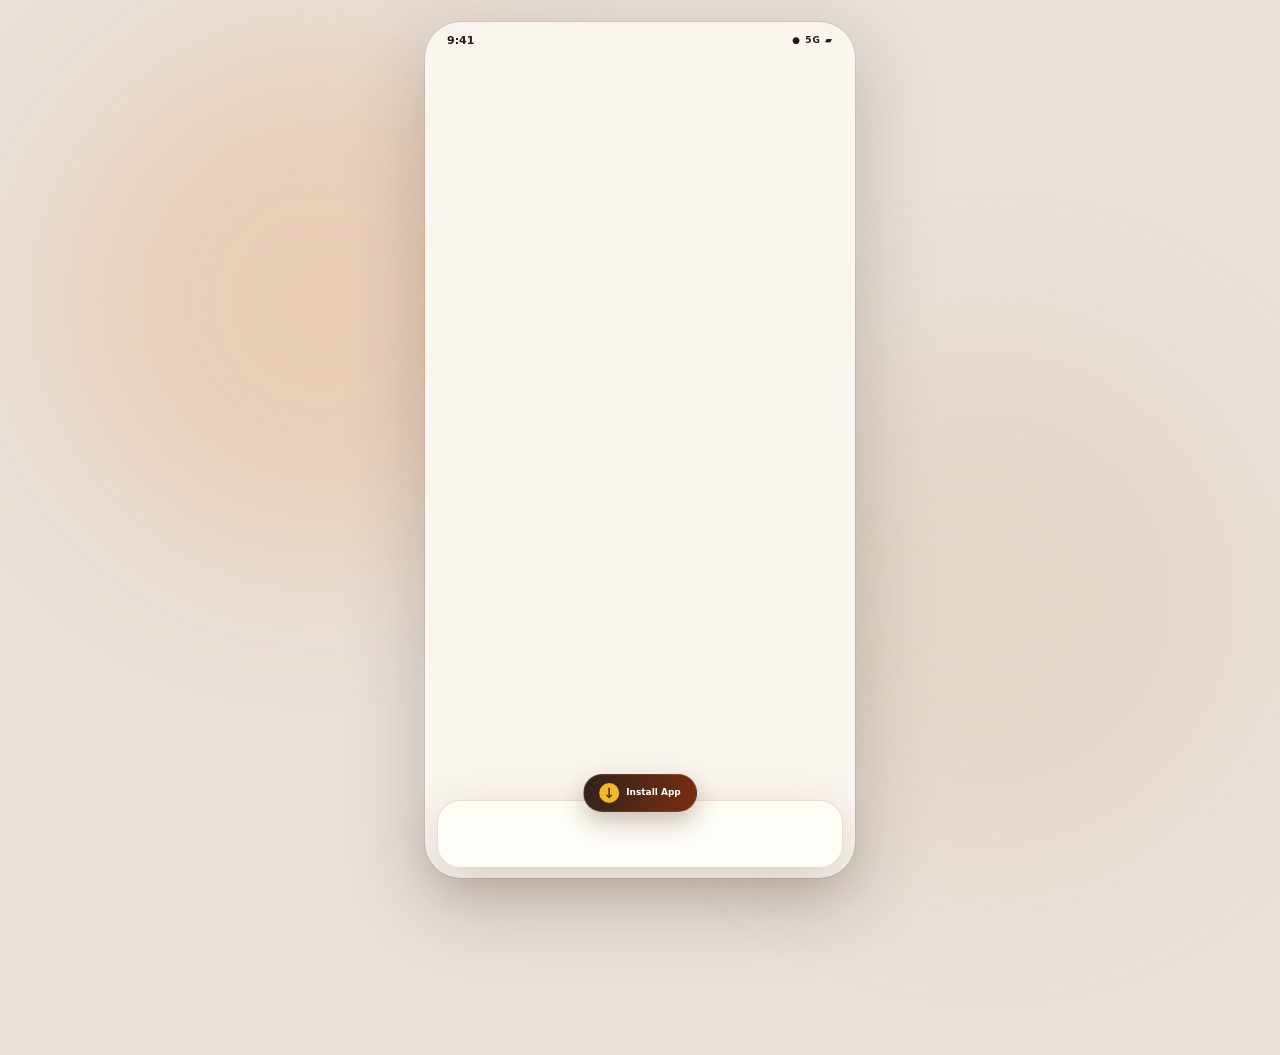
==== commit 45b8f22f: "a11y: use semantic product card controls" ====
--- a/index.html
+++ b/index.html
@@ -15,6 +15,7 @@
   <link rel="icon" type="image/svg+xml" href="icons/icon-source.svg">
   <link rel="apple-touch-icon" href="icons/icon-source.svg">
   <link rel="stylesheet" href="style.css">
+  <link rel="stylesheet" href="image-clarity-fix.css">
 </head>
 <body>
   <div class="ambient ambient-one"></div>
@@ -51,6 +52,8 @@
     <symbol id="i-star" viewBox="0 0 24 24"><path d="m12 2 3 6 7 .9-5 4.8 1.3 7-6.3-3.3-6.3 3.3 1.3-7-5-4.8L9 8Z"/></symbol>
     <symbol id="i-sun" viewBox="0 0 24 24"><circle cx="12" cy="12" r="4"/><path d="M12 2v2m0 16v2M4.9 4.9l1.4 1.4m11.4 11.4 1.4 1.4M2 12h2m16 0h2M4.9 19.1l1.4-1.4M17.7 6.3l1.4-1.4"/></symbol>
   </svg>
+  <script src="dialog.js"></script>
+  <script src="product-card.js"></script>
   <script src="script.js"></script>
 </body>
 </html>
--- a/style.css
+++ b/style.css
@@ -46,8 +46,8 @@
 .h-scroll { display:grid;grid-auto-flow:column;grid-auto-columns:158px;gap:12px;overflow:auto;margin:0 calc(var(--pad)*-1);padding:2px var(--pad) 9px;scroll-snap-type:x mandatory; }
 .product-card { scroll-snap-align:start;min-width:0;background:var(--surface);border:1px solid var(--line);border-radius:var(--r-lg);padding:10px;position:relative;box-shadow:var(--shadow-sm);transition:.25s var(--ease);overflow:hidden; }.product-card:active{transform:scale(.98)}
 .product-media { height:125px;border-radius:16px;background:linear-gradient(145deg,#f5ece5,#ead7c9);display:flex;align-items:center;justify-content:center;overflow:hidden;position:relative; }.product-media img{width:100%;height:100%;object-fit:cover;mix-blend-mode:multiply;transition:.35s}.product-card:hover img{transform:scale(1.04)}
-.product-media.fallback::after{content:"📱";font-size:64px;filter:drop-shadow(0 10px 10px rgba(0,0,0,.18))}.product-media.fallback img{display:none}.wish-btn{position:absolute;right:8px;top:8px;width:30px;height:30px;border-radius:50%;background:rgba(255,255,255,.86);backdrop-filter:blur(5px);display:grid;place-items:center;z-index:2}.wish-btn svg{width:15px;height:15px;fill:none;stroke:#4b372d;stroke-width:1.8}.wish-btn.active svg{fill:var(--primary);stroke:var(--primary)}
-.discount-badge { position:absolute;left:8px;top:8px;padding:4px 7px;border-radius:9px;background:var(--primary);color:white;font-size:8px;font-weight:900;z-index:2}.product-info{padding:10px 2px 2px}.brand{font-size:9px;color:var(--muted);text-transform:uppercase;letter-spacing:.08em;font-weight:800}.product-name{font-size:12px;font-weight:800;white-space:nowrap;overflow:hidden;text-overflow:ellipsis;margin:3px 0}.rating{display:flex;align-items:center;gap:3px;color:var(--muted);font-size:9px}.rating svg{width:11px;height:11px;fill:var(--gold);stroke:var(--gold)}.price-row{display:flex;align-items:end;gap:6px;margin-top:6px}.price{font-size:14px;font-weight:900}.old-price{font-size:9px;color:var(--muted);text-decoration:line-through}.add-btn{margin-left:auto;width:29px;height:29px;border-radius:50%;background:var(--primary);color:white;display:grid;place-items:center;box-shadow:0 5px 10px rgba(219,79,22,.23)}.add-btn svg{width:14px;height:14px;fill:none;stroke:currentColor;stroke-width:2.3}
+.product-image-button{width:100%;height:100%;padding:0;border-radius:inherit;background:transparent;display:grid;place-items:center;overflow:hidden}.product-image-button.fallback::after{content:"📱";font-size:64px;filter:drop-shadow(0 10px 10px rgba(0,0,0,.18))}.product-image-button.fallback img{display:none}.wish-btn{position:absolute;right:8px;top:8px;width:30px;height:30px;border-radius:50%;background:rgba(255,255,255,.86);backdrop-filter:blur(5px);display:grid;place-items:center;z-index:2}.wish-btn svg{width:15px;height:15px;fill:none;stroke:#4b372d;stroke-width:1.8}.wish-btn.active svg{fill:var(--primary);stroke:var(--primary)}
+.discount-badge { position:absolute;left:8px;top:8px;padding:4px 7px;border-radius:9px;background:var(--primary);color:white;font-size:8px;font-weight:900;z-index:2}.product-info{padding:10px 2px 2px}.brand{font-size:9px;color:var(--muted);text-transform:uppercase;letter-spacing:.08em;font-weight:800}.product-name{font-size:12px;font-weight:800;white-space:nowrap;overflow:hidden;text-overflow:ellipsis;margin:3px 0}.product-name-button{display:block;width:100%;padding:0;background:transparent;text-align:left;font-weight:inherit;white-space:inherit;overflow:hidden;text-overflow:inherit}.rating{display:flex;align-items:center;gap:3px;color:var(--muted);font-size:9px}.rating svg{width:11px;height:11px;fill:var(--gold);stroke:var(--gold)}.price-row{display:flex;align-items:end;gap:6px;margin-top:6px}.price{font-size:14px;font-weight:900}.old-price{font-size:9px;color:var(--muted);text-decoration:line-through}.add-btn{margin-left:auto;width:29px;height:29px;border-radius:50%;background:var(--primary);color:white;display:grid;place-items:center;box-shadow:0 5px 10px rgba(219,79,22,.23)}.add-btn svg{width:14px;height:14px;fill:none;stroke:currentColor;stroke-width:2.3}
 .offer-row{display:grid;grid-template-columns:1.1fr .9fr;gap:11px}.offer-card{min-height:98px;border-radius:var(--r-lg);padding:15px;position:relative;overflow:hidden}.offer-card:first-child{background:#2f211b;color:white}.offer-card:last-child{background:linear-gradient(135deg,#ffe3c7,#f7ba7d);color:#5b260c}.offer-card b{display:block;font-size:15px;line-height:1.15;width:70%}.offer-card span{font-size:9px;opacity:.75}.offer-icon{position:absolute;right:10px;bottom:5px;font-size:43px;transform:rotate(-9deg)}
 .rewards-mini{margin-top:13px;background:linear-gradient(100deg,#fff2cd,#ffe3a0);border:1px solid #efd28c;border-radius:var(--r-lg);padding:15px;display:flex;align-items:center;gap:12px}.coin{width:43px;height:43px;border-radius:50%;display:grid;place-items:center;background:linear-gradient(145deg,#ffd866,#e8a511);color:#6f4200;font-size:20px;box-shadow:inset 0 0 0 3px rgba(255,255,255,.35)}.rewards-mini b{display:block;font-size:14px}.rewards-mini p{margin:1px 0 0;font-size:10px;color:#785e31}.rewards-mini .icon-btn{margin-left:auto;width:34px;height:34px;background:rgba(255,255,255,.55);box-shadow:none;border-color:rgba(122,85,25,.12)}
 .bottom-nav { position:fixed;z-index:20;left:50%;bottom:max(10px,env(safe-area-inset-bottom));transform:translateX(-50%);width:min(calc(100% - 24px),406px);height:68px;padding:6px;display:grid;grid-template-columns:repeat(5,1fr);gap:3px;background:rgba(255,253,249,.92);backdrop-filter:blur(20px);border:1px solid rgba(231,214,202,.9);border-radius:23px;box-shadow:0 14px 40px rgba(69,38,21,.18)}
--- a/image-clarity-fix.css
+++ b/image-clarity-fix.css
@@ -0,0 +1,14 @@
+/* Image clarity fix: keep product/category imagery bright and true to source. */
+.product-media img,
+.category-card img,
+.category-image img,
+.categories img {
+  mix-blend-mode: normal !important;
+  filter: none !important;
+  opacity: 1 !important;
+}
+
+/* Preserve the existing card layout while avoiding dark tinting on imagery. */
+.product-media {
+  isolation: isolate;
+}
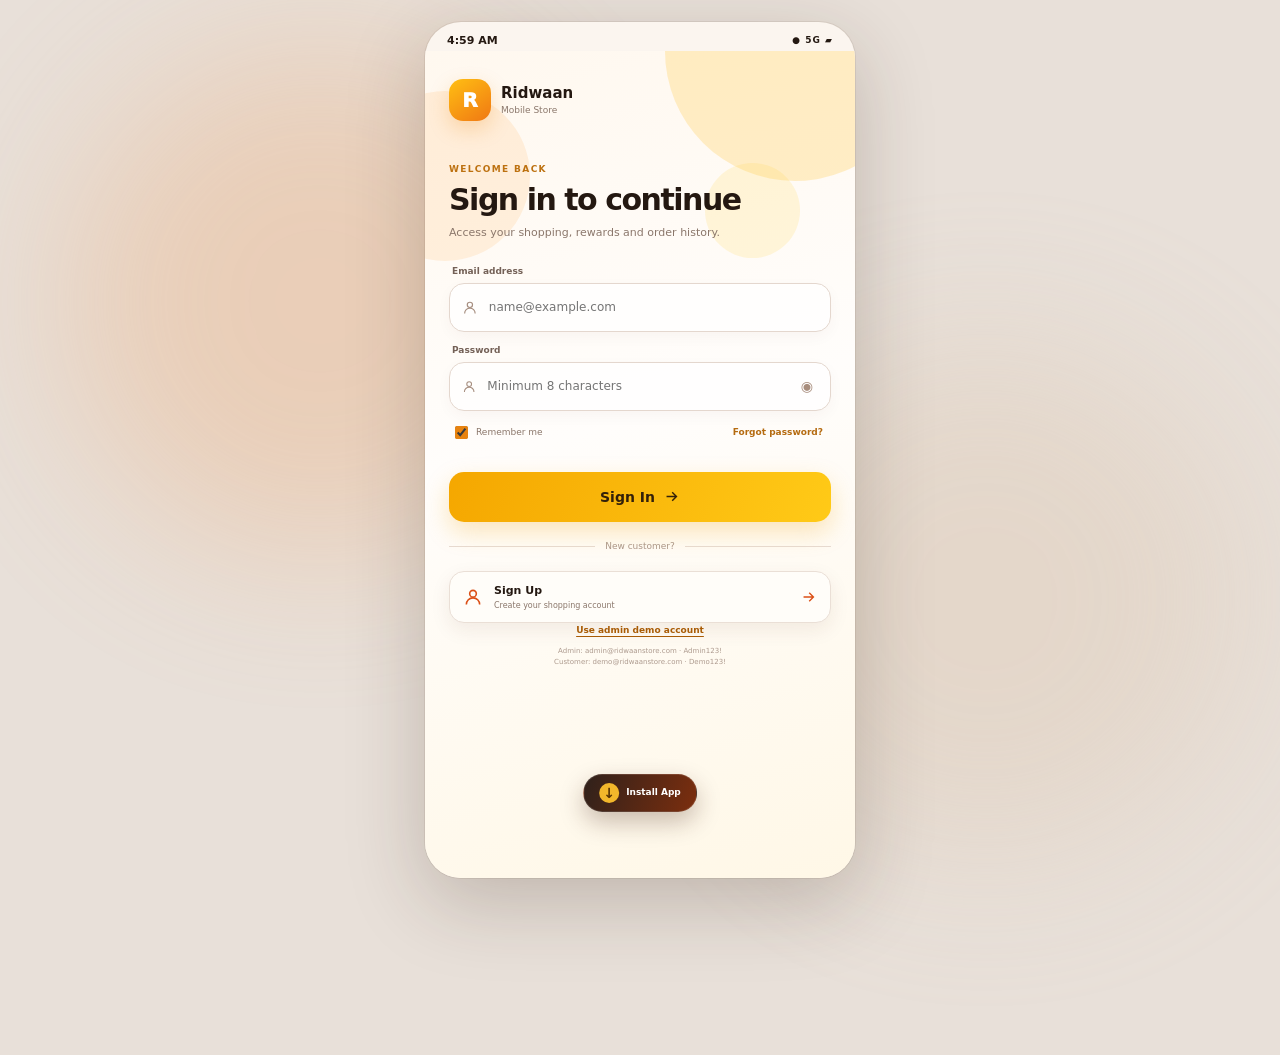
==== commit e65d0610: "fix: recover safely from malformed saved state" ====
--- a/index.html
+++ b/index.html
@@ -52,6 +52,7 @@
     <symbol id="i-star" viewBox="0 0 24 24"><path d="m12 2 3 6 7 .9-5 4.8 1.3 7-6.3-3.3-6.3 3.3 1.3-7-5-4.8L9 8Z"/></symbol>
     <symbol id="i-sun" viewBox="0 0 24 24"><circle cx="12" cy="12" r="4"/><path d="M12 2v2m0 16v2M4.9 4.9l1.4 1.4m11.4 11.4 1.4 1.4M2 12h2m16 0h2M4.9 19.1l1.4-1.4M17.7 6.3l1.4-1.4"/></symbol>
   </svg>
+  <script src="state-normalizer.js"></script>
   <script src="dialog.js"></script>
   <script src="product-card.js"></script>
   <script src="script.js"></script>
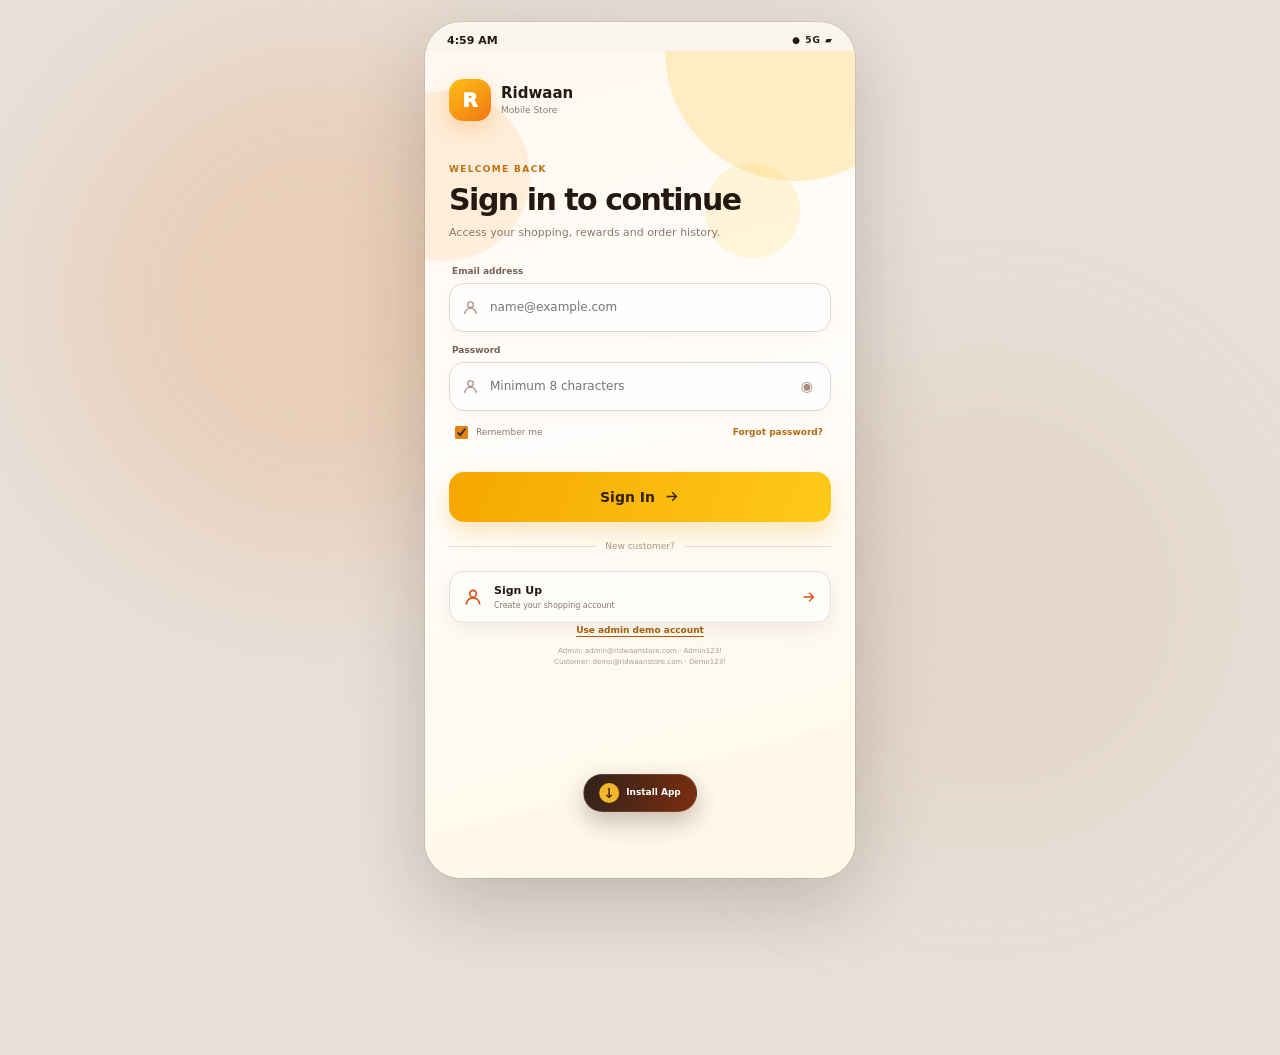
==== commit 00fc5701: "fix: keep storefront usable when storage writes fail" ====
--- a/index.html
+++ b/index.html
@@ -52,6 +52,7 @@
     <symbol id="i-star" viewBox="0 0 24 24"><path d="m12 2 3 6 7 .9-5 4.8 1.3 7-6.3-3.3-6.3 3.3 1.3-7-5-4.8L9 8Z"/></symbol>
     <symbol id="i-sun" viewBox="0 0 24 24"><circle cx="12" cy="12" r="4"/><path d="M12 2v2m0 16v2M4.9 4.9l1.4 1.4m11.4 11.4 1.4 1.4M2 12h2m16 0h2M4.9 19.1l1.4-1.4M17.7 6.3l1.4-1.4"/></symbol>
   </svg>
+  <script src="storage.js"></script>
   <script src="state-normalizer.js"></script>
   <script src="dialog.js"></script>
   <script src="product-card.js"></script>
--- a/image-clarity-fix.css
+++ b/image-clarity-fix.css
@@ -12,3 +12,36 @@
 .product-media {
   isolation: isolate;
 }
+
+/* Icon sizing fix.
+   Icons that had no context-specific size fell back to the browser default SVG size
+   (300x150), which blew up the product rating star and hid the quantity buttons' +/- icons. */
+
+/* Safety net: zero specificity via :where(), so every existing icon rule still wins. */
+:where(.phone-shell svg) {
+  width: 1em;
+  height: 1em;
+  flex-shrink: 0;
+}
+
+.detail-rating svg {
+  width: 14px;
+  height: 14px;
+  fill: var(--gold);
+  stroke: var(--gold);
+}
+
+.qty-control button {
+  display: grid;
+  place-items: center;
+  color: var(--ink);
+}
+
+.qty-control svg {
+  width: 14px;
+  height: 14px;
+  fill: none;
+  stroke: currentColor;
+  stroke-width: 2.2;
+  stroke-linecap: round;
+}
